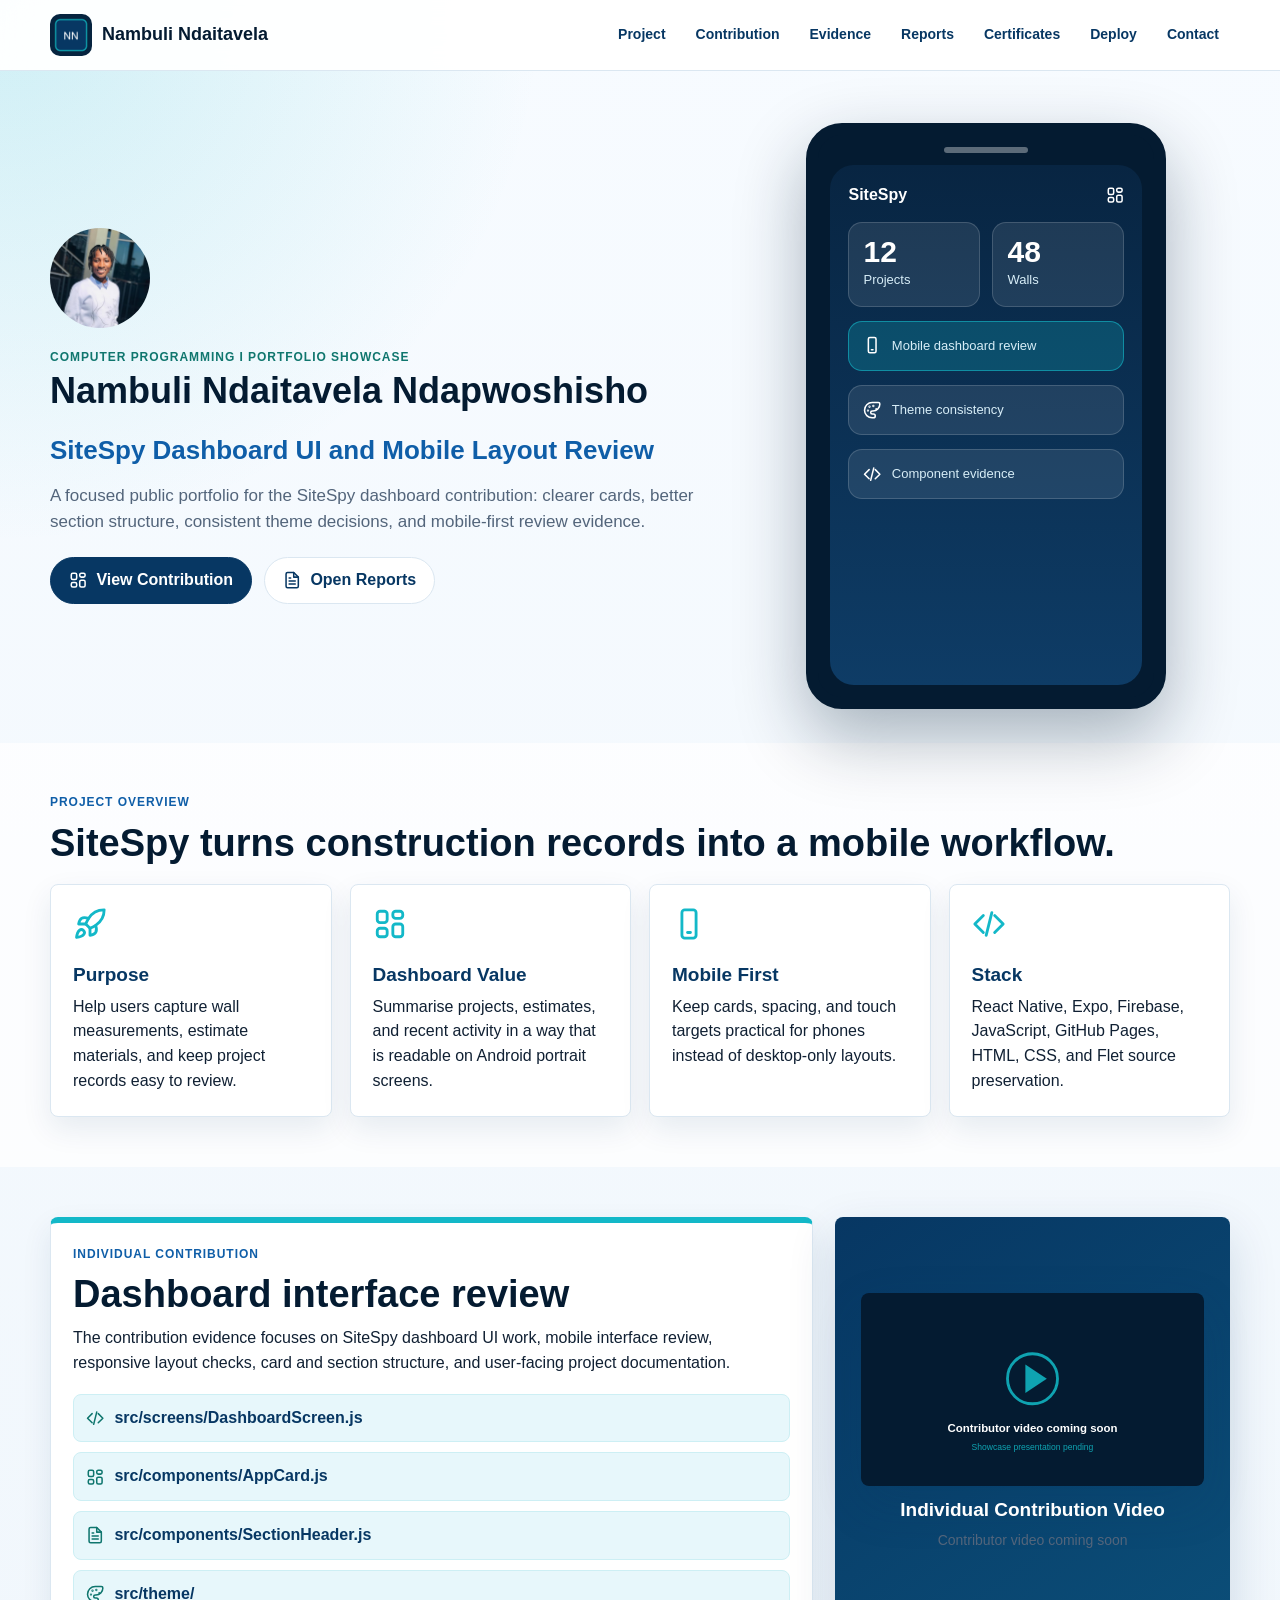
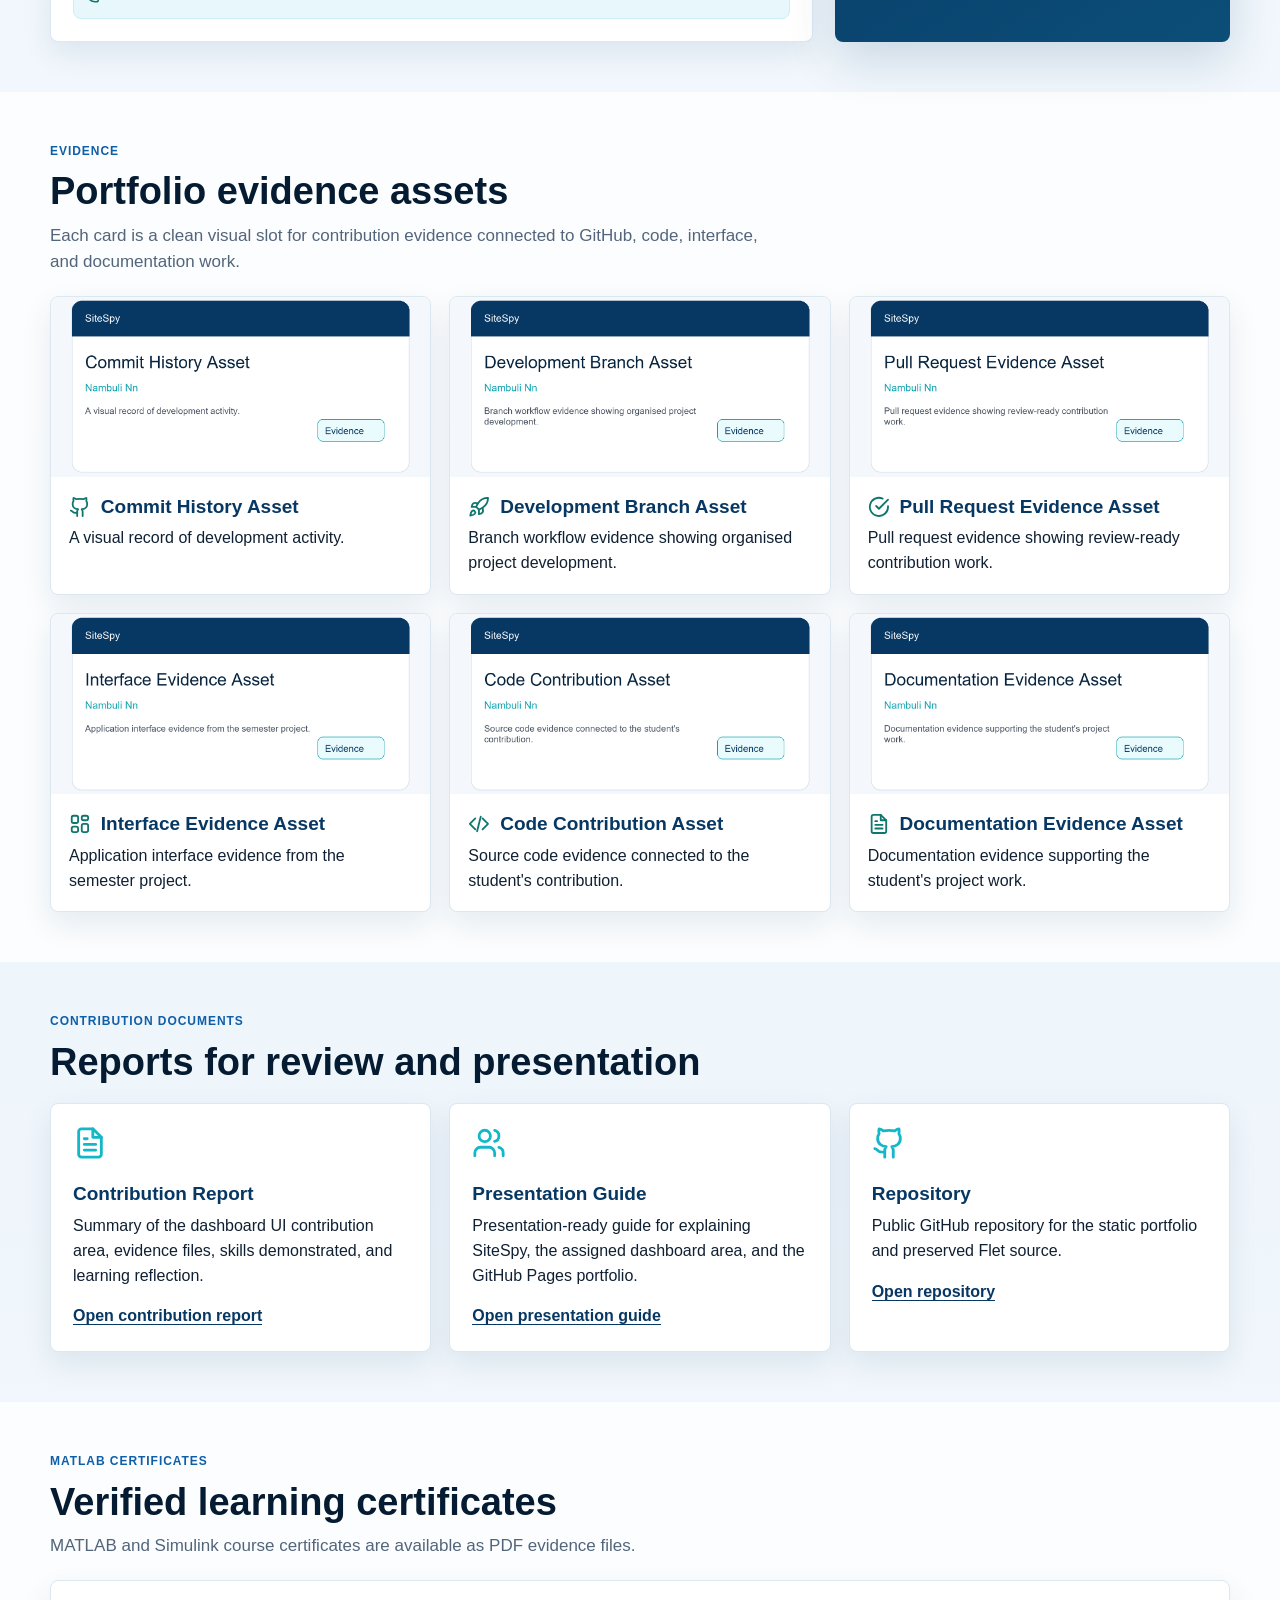
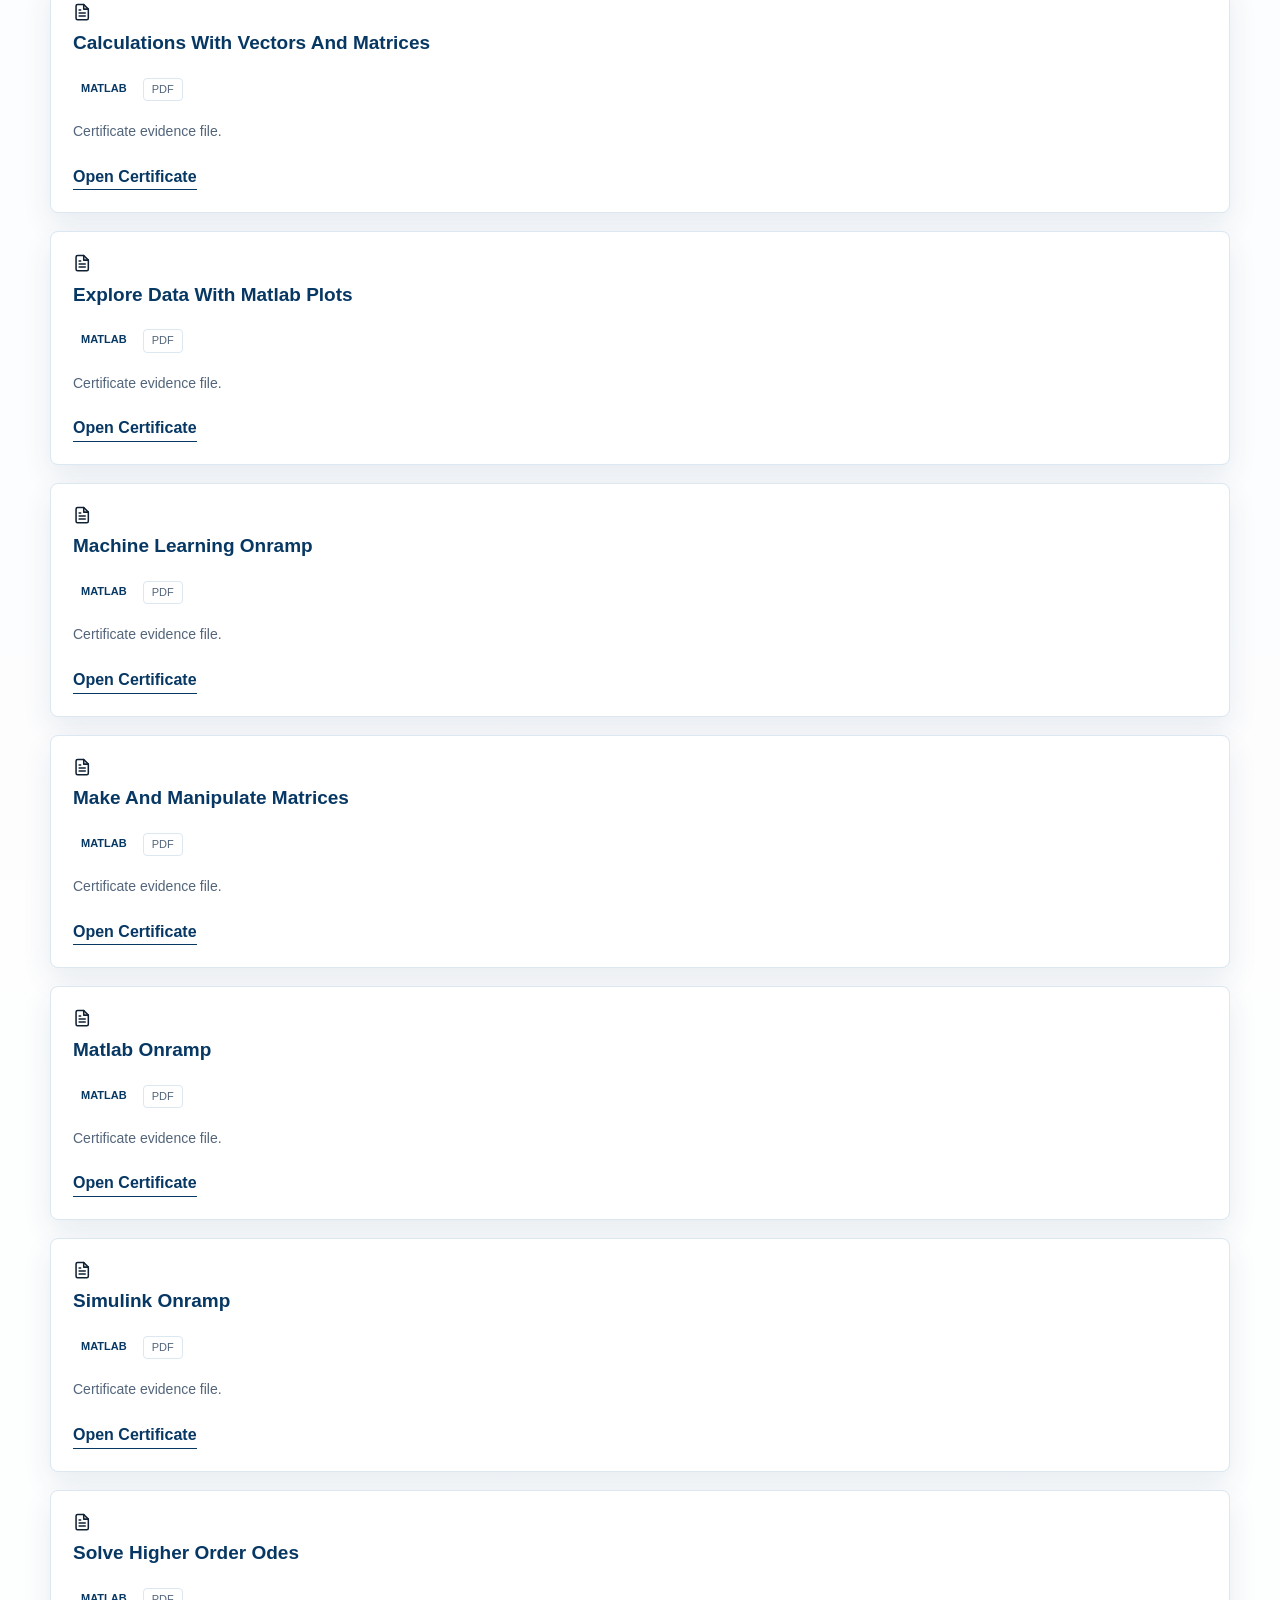
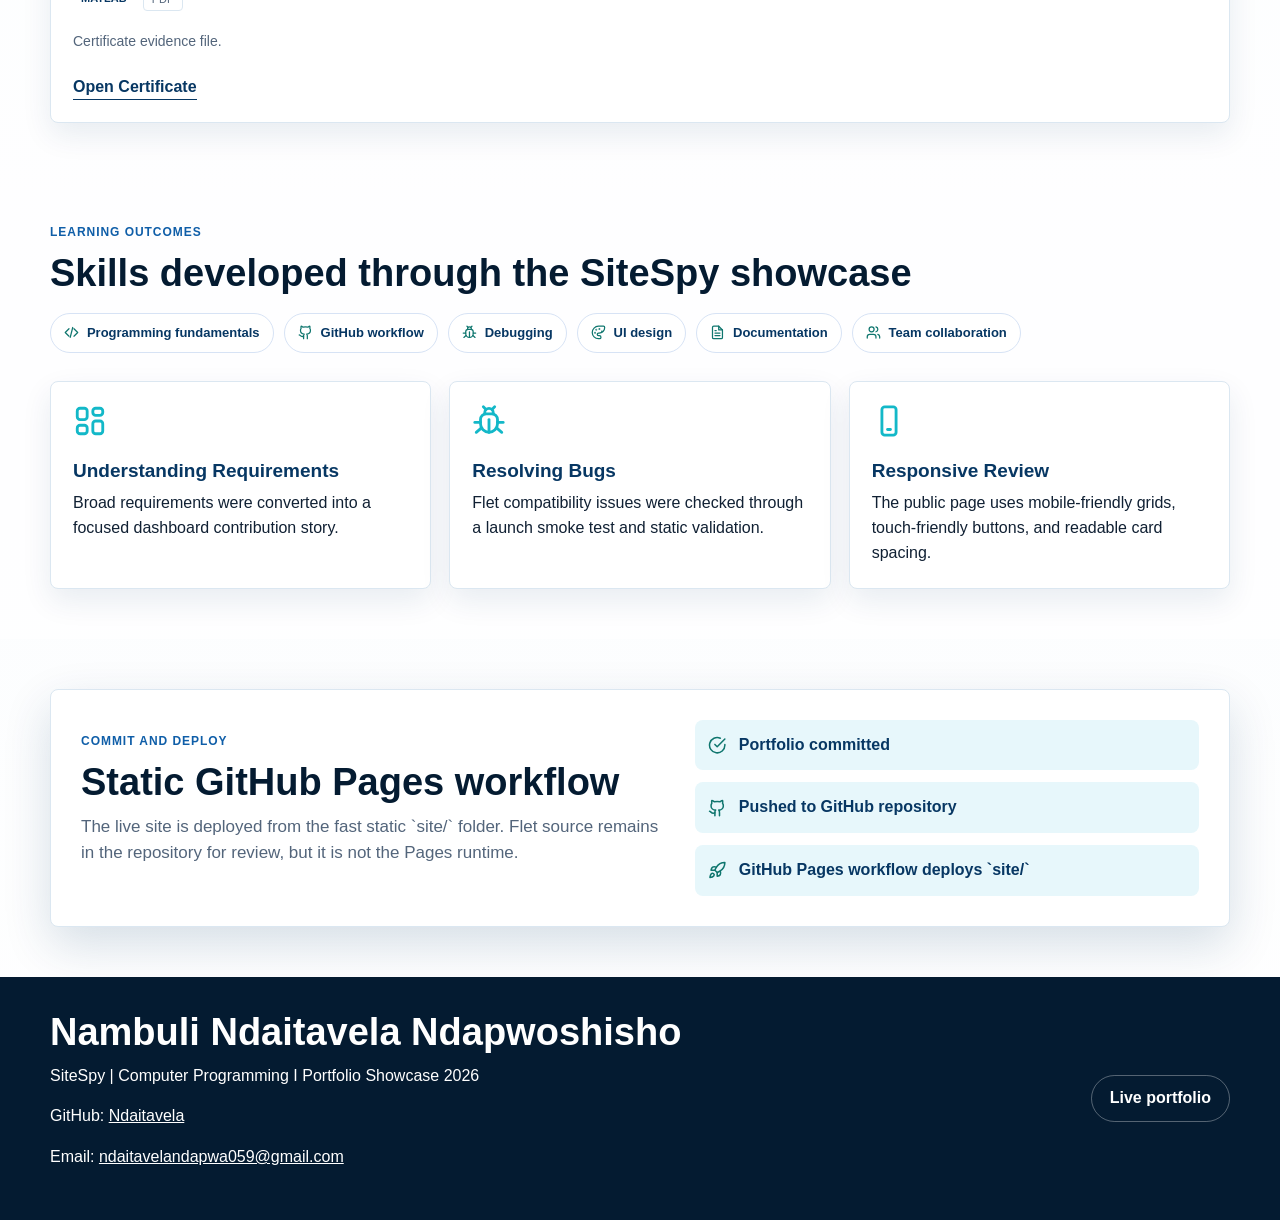
==== site/index.html @ 9b21f2cf "Update profile picture bounds" ====
<!doctype html>
<html lang="en">
  <head>
    <meta charset="utf-8">
    <meta name="viewport" content="width=device-width, initial-scale=1">
    <meta name="description" content="Nambuli Ndaitavela Ndapwoshisho Computer Programming I portfolio showcase for the SiteSpy dashboard UI contribution.">
    <meta property="og:title" content="Nambuli Ndaitavela Ndapwoshisho | SiteSpy Portfolio">
    <meta property="og:description" content="Dashboard UI and mobile layout contribution portfolio for SiteSpy.">
    <meta property="og:type" content="website">
    <title>Nambuli Ndaitavela Ndapwoshisho | SiteSpy Dashboard Portfolio</title>
    <link rel="icon" type="image/png" href="assets/icons/favicon.png">
    <link rel="apple-touch-icon" href="assets/icons/icon-192.png">
    <link rel="stylesheet" href="styles.css">
  </head>
  <body>
    <svg aria-hidden="true" class="icon-sprite" xmlns="http://www.w3.org/2000/svg">
      <symbol id="icon-layout-dashboard" viewBox="0 0 24 24"><rect x="3" y="3" width="7" height="8" rx="2"></rect><rect x="14" y="3" width="7" height="5" rx="2"></rect><rect x="14" y="12" width="7" height="9" rx="2"></rect><rect x="3" y="15" width="7" height="6" rx="2"></rect></symbol>
      <symbol id="icon-smartphone" viewBox="0 0 24 24"><rect x="7" y="2" width="10" height="20" rx="2"></rect><path d="M11 18h2"></path></symbol>
      <symbol id="icon-palette" viewBox="0 0 24 24"><circle cx="13.5" cy="6.5" r=".5"></circle><circle cx="17.5" cy="10.5" r=".5"></circle><circle cx="8.5" cy="7.5" r=".5"></circle><circle cx="6.5" cy="12.5" r=".5"></circle><path d="M12 2a10 10 0 0 0 0 20h1.5a2.5 2.5 0 0 0 0-5H12a2 2 0 0 1 0-4h1a9 9 0 0 0 9-9c0-1.1-.9-2-2-2z"></path></symbol>
      <symbol id="icon-code" viewBox="0 0 24 24"><path d="m16 18 6-6-6-6"></path><path d="m8 6-6 6 6 6"></path><path d="m14 4-4 16"></path></symbol>
      <symbol id="icon-file-text" viewBox="0 0 24 24"><path d="M14 2H6a2 2 0 0 0-2 2v16a2 2 0 0 0 2 2h12a2 2 0 0 0 2-2V8z"></path><path d="M14 2v6h6"></path><path d="M16 13H8"></path><path d="M16 17H8"></path><path d="M10 9H8"></path></symbol>
      <symbol id="icon-video" viewBox="0 0 24 24"><path d="m22 8-6 4 6 4V8z"></path><rect x="2" y="6" width="14" height="12" rx="2"></rect></symbol>
      <symbol id="icon-github" viewBox="0 0 24 24"><path d="M15 22v-4a4.8 4.8 0 0 0-1-3.5c3 0 6-2 6-5.5.08-1.25-.27-2.48-1-3.5.28-1.15.28-2.35 0-3.5 0 0-1 0-3 1.5-2.64-.5-5.36-.5-8 0C6 2 5 2 5 2c-.3 1.15-.3 2.35 0 3.5A5.4 5.4 0 0 0 4 9c0 3.5 3 5.5 6 5.5-.39.49-.68 1.05-.85 1.65S9 17.38 9 18v4"></path><path d="M9 18c-4.51 2-5-2-7-2"></path></symbol>
      <symbol id="icon-rocket" viewBox="0 0 24 24"><path d="M4.5 16.5c-1.5 1.26-2 5-2 5s3.74-.5 5-2c.71-.84.7-2.13-.09-2.91a2.18 2.18 0 0 0-2.91-.09z"></path><path d="m12 15-3-3a22 22 0 0 1 2-3.95A12.88 12.88 0 0 1 22 2c0 2.72-.78 7.5-6 11a22.35 22.35 0 0 1-4 2z"></path><path d="M9 12H4s.55-3.03 2-4c1.62-1.08 5 0 5 0"></path><path d="M12 15v5s3.03-.55 4-2c1.08-1.62 0-5 0-5"></path></symbol>
      <symbol id="icon-check-circle" viewBox="0 0 24 24"><path d="M22 11.08V12a10 10 0 1 1-5.93-9.14"></path><path d="m9 11 3 3L22 4"></path></symbol>
      <symbol id="icon-users" viewBox="0 0 24 24"><path d="M16 21v-2a4 4 0 0 0-4-4H6a4 4 0 0 0-4 4v2"></path><circle cx="9" cy="7" r="4"></circle><path d="M22 21v-2a4 4 0 0 0-3-3.87"></path><path d="M16 3.13a4 4 0 0 1 0 7.75"></path></symbol>
      <symbol id="icon-bug" viewBox="0 0 24 24"><path d="m8 2 1.88 1.88"></path><path d="M14.12 3.88 16 2"></path><path d="M9 7.13v-1a3 3 0 1 1 6 0v1"></path><path d="M12 20c-3.3 0-6-2.7-6-6v-3a4 4 0 0 1 4-4h4a4 4 0 0 1 4 4v3c0 3.3-2.7 6-6 6z"></path><path d="M12 20v-9"></path><path d="M6 13H2"></path><path d="M22 13h-4"></path><path d="M6.5 17 3 20"></path><path d="m21 20-3.5-3"></path></symbol>
    </svg>

    <div class="loader" id="page-loader" aria-live="polite">
      <div class="loader-card">
        <div class="loader-ring"></div>
        <p>Preparing dashboard portfolio</p>
      </div>
    </div>

    <header class="site-header" id="top">
      <nav class="nav shell" aria-label="Primary navigation">
        <a class="brand" href="#top" aria-label="Nambuli Ndaitavela Ndapwoshisho home">
          <img src="assets/logos/portfolio-logo.png" alt="SiteSpy portfolio logo" width="42" height="42">
          <span>Nambuli Ndaitavela</span>
        </a>
        <button class="nav-toggle" type="button" aria-expanded="false" aria-controls="nav-menu">
          <span></span><span></span><span></span>
          <span class="sr-only">Toggle navigation</span>
        </button>
        <div class="nav-links" id="nav-menu">
          <a href="#project">Project</a>
          <a href="#contribution">Contribution</a>
          <a href="#evidence">Evidence</a>
          <a href="#documents">Reports</a>
          <a href="#certificates">Certificates</a>
          <a href="#deploy">Deploy</a>
          <a href="#contact">Contact</a>
        </div>
      </nav>
    </header>

    <main>
      <section class="hero">
        <div class="shell hero-grid">
          <div class="hero-copy">
            <div class="profile-header-wrapper" style="display: flex; gap: 20px; align-items: center; margin-bottom: 20px; flex-wrap: wrap;">
              <div class="profile-photo-container" style="width: 100px; height: 100px; border-radius: 50%; overflow: hidden; border: 3px solid var(--accent); flex-shrink: 0; background: var(--accent-soft); display: flex; align-items: center; justify-content: center;">
                <img id="profile-img" src="assets/placeholders/profile-placeholder.svg" alt="Profile" style="width: 100%; height: 100%; object-fit: cover; display: block;">
              </div>
              <div>
                <p class="eyebrow" style="margin: 0 0 4px 0;">Computer Programming I Portfolio Showcase</p>
                <h1 style="margin: 0; font-size: clamp(28px, 4vw, 36px); line-height: 1.1;">Nambuli Ndaitavela Ndapwoshisho</h1>
              </div>
            </div>
            <p class="project-label">SiteSpy Dashboard UI and Mobile Layout Review</p>
            <p class="lead">A focused public portfolio for the SiteSpy dashboard contribution: clearer cards, better section structure, consistent theme decisions, and mobile-first review evidence.</p>
            <div class="hero-actions">
              <a class="button primary" href="#contribution"><svg><use href="#icon-layout-dashboard"></use></svg>View Contribution</a>
              <a class="button secondary" href="#documents"><svg><use href="#icon-file-text"></use></svg>Open Reports</a>
            </div>
          </div>

          <aside class="phone-preview" aria-label="SiteSpy dashboard preview">
            <div class="phone-shell">
              <div class="phone-top"></div>
              <div class="phone-screen">
                <div class="screen-header">
                  <span>SiteSpy</span>
                  <svg><use href="#icon-layout-dashboard"></use></svg>
                </div>
                <div class="metric-row">
                  <div><strong>12</strong><span>Projects</span></div>
                  <div><strong>48</strong><span>Walls</span></div>
                </div>
                <div class="dash-card active">
                  <svg><use href="#icon-smartphone"></use></svg>
                  <span>Mobile dashboard review</span>
                </div>
                <div class="dash-card">
                  <svg><use href="#icon-palette"></use></svg>
                  <span>Theme consistency</span>
                </div>
                <div class="dash-card">
                  <svg><use href="#icon-code"></use></svg>
                  <span>Component evidence</span>
                </div>
              </div>
            </div>
          </aside>
        </div>
      </section>

      <section class="section white" id="project">
        <div class="shell">
          <div class="section-heading">
            <p class="eyebrow blue">Project Overview</p>
            <h2>SiteSpy turns construction records into a mobile workflow.</h2>
          </div>
          <div class="grid cards-four">
            <article class="card icon-card"><svg><use href="#icon-rocket"></use></svg><h3>Purpose</h3><p>Help users capture wall measurements, estimate materials, and keep project records easy to review.</p></article>
            <article class="card icon-card"><svg><use href="#icon-layout-dashboard"></use></svg><h3>Dashboard Value</h3><p>Summarise projects, estimates, and recent activity in a way that is readable on Android portrait screens.</p></article>
            <article class="card icon-card"><svg><use href="#icon-smartphone"></use></svg><h3>Mobile First</h3><p>Keep cards, spacing, and touch targets practical for phones instead of desktop-only layouts.</p></article>
            <article class="card icon-card"><svg><use href="#icon-code"></use></svg><h3>Stack</h3><p>React Native, Expo, Firebase, JavaScript, GitHub Pages, HTML, CSS, and Flet source preservation.</p></article>
          </div>
        </div>
      </section>

      <section class="section" id="contribution">
        <div class="shell contribution-grid">
          <article class="card feature-card">
            <p class="eyebrow blue">Individual Contribution</p>
            <h2>Dashboard interface review</h2>
            <p>The contribution evidence focuses on SiteSpy dashboard UI work, mobile interface review, responsive layout checks, card and section structure, and user-facing project documentation.</p>
            <div class="file-list">
              <span><svg><use href="#icon-code"></use></svg>src/screens/DashboardScreen.js</span>
              <span><svg><use href="#icon-layout-dashboard"></use></svg>src/components/AppCard.js</span>
              <span><svg><use href="#icon-file-text"></use></svg>src/components/SectionHeader.js</span>
              <span><svg><use href="#icon-palette"></use></svg>src/theme/</span>
            </div>
          </article>

          <article class="deploy-card" id="video">
            <svg><use href="#icon-video"></use></svg>
            <h3>Individual Contribution Video</h3>
            <p>This section presents the student's 1 minute 30 second contribution video for the Computer Programming I showcase.</p>
            <p>Contribution video section prepared for showcase submission.</p>
          </article>
        </div>
      </section>

      <section class="section white" id="evidence">
        <div class="shell">
          <div class="section-heading">
            <p class="eyebrow blue">Evidence</p>
            <h2>Portfolio evidence assets</h2>
            <p class="section-subtitle">Each card is a clean visual slot for contribution evidence connected to GitHub, code, interface, and documentation work.</p>
          </div>
          <div class="grid evidence-grid" id="evidence-grid" aria-live="polite"></div>
        </div>
      </section>

      <section class="section" id="documents">
        <div class="shell">
          <div class="section-heading">
            <p class="eyebrow blue">Contribution Documents</p>
            <h2>Reports for review and presentation</h2>
          </div>
          <div class="grid cards-three">
            <article class="card icon-card">
              <svg><use href="#icon-file-text"></use></svg>
              <h3>Contribution Report</h3>
              <p>Summary of the dashboard UI contribution area, evidence files, skills demonstrated, and learning reflection.</p>
              <p><a class="text-link" href="docs/contribution-report.pdf">Open contribution report</a></p>
            </article>
            <article class="card icon-card">
              <svg><use href="#icon-users"></use></svg>
              <h3>Presentation Guide</h3>
              <p>Presentation-ready guide for explaining SiteSpy, the assigned dashboard area, and the GitHub Pages portfolio.</p>
              <p><a class="text-link" href="docs/presentation-guide.pdf">Open presentation guide</a></p>
            </article>
            <article class="card icon-card">
              <svg><use href="#icon-github"></use></svg>
              <h3>Repository</h3>
              <p>Public GitHub repository for the static portfolio and preserved Flet source.</p>
              <p><a class="text-link" href="https://github.com/Ndaitavela/NambuliNdaitavelaPortfolio">Open repository</a></p>
            </article>
          </div>
        </div>
      </section>

      <section class="section white" id="certificates">
        <div class="shell">
          <div class="section-heading">
            <p class="eyebrow blue">MATLAB Certificates</p>
            <h2>Verified learning certificates</h2>
            <p class="section-subtitle">MATLAB and Simulink course certificates are available as PDF evidence files.</p>
          </div>
          <div class="grid certificate-grid" id="certificate-grid" aria-live="polite"></div>
        </div>
      </section>

      <section class="section white" id="learning">
        <div class="shell">
          <div class="section-heading">
            <p class="eyebrow blue">Learning Outcomes</p>
            <h2>Skills developed through the SiteSpy showcase</h2>
          </div>
          <div class="pills">
            <span><svg><use href="#icon-code"></use></svg>Programming fundamentals</span>
            <span><svg><use href="#icon-github"></use></svg>GitHub workflow</span>
            <span><svg><use href="#icon-bug"></use></svg>Debugging</span>
            <span><svg><use href="#icon-palette"></use></svg>UI design</span>
            <span><svg><use href="#icon-file-text"></use></svg>Documentation</span>
            <span><svg><use href="#icon-users"></use></svg>Team collaboration</span>
          </div>
          <div class="grid cards-three">
            <article class="card icon-card"><svg><use href="#icon-layout-dashboard"></use></svg><h3>Understanding Requirements</h3><p>Broad requirements were converted into a focused dashboard contribution story.</p></article>
            <article class="card icon-card"><svg><use href="#icon-bug"></use></svg><h3>Resolving Bugs</h3><p>Flet compatibility issues were checked through a launch smoke test and static validation.</p></article>
            <article class="card icon-card"><svg><use href="#icon-smartphone"></use></svg><h3>Responsive Review</h3><p>The public page uses mobile-friendly grids, touch-friendly buttons, and readable card spacing.</p></article>
          </div>
        </div>
      </section>

      <section class="section" id="deploy">
        <div class="shell deploy-panel">
          <div>
            <p class="eyebrow blue">Commit and Deploy</p>
            <h2>Static GitHub Pages workflow</h2>
            <p class="section-subtitle">The live site is deployed from the fast static `site/` folder. Flet source remains in the repository for review, but it is not the Pages runtime.</p>
          </div>
          <div class="deploy-steps">
            <div><svg><use href="#icon-check-circle"></use></svg><span>Portfolio committed</span></div>
            <div><svg><use href="#icon-github"></use></svg><span>Pushed to GitHub repository</span></div>
            <div><svg><use href="#icon-rocket"></use></svg><span>GitHub Pages workflow deploys `site/`</span></div>
          </div>
        </div>
      </section>
    </main>

    <footer class="footer" id="contact">
      <div class="shell footer-content">
        <div>
          <h2>Nambuli Ndaitavela Ndapwoshisho</h2>
          <p>SiteSpy | Computer Programming I Portfolio Showcase 2026</p>
          <p>GitHub: <a href="https://github.com/Ndaitavela">Ndaitavela</a></p>
          <p>Email: <a href="mailto:ndaitavelandapwa059@gmail.com">ndaitavelandapwa059@gmail.com</a></p>
        </div>
        <a class="button footer-button" href="https://Ndaitavela.github.io/NambuliNdaitavelaPortfolio/">Live portfolio</a>
      </div>
    </footer>
    <script src="script.js" defer></script>
  </body>
</html>
---- site/styles.css ----
:root {
  --navy: #073763;
  --navy-dark: #041b31;
  --blue: #0f5ea8;
  --cyan: #13b8c8;
  --teal: #0f766e;
  --gold: #d8a73e;
  --page-bg: #eef5fb;
  --soft-blue: #e7f7fb;
  --ink: #102033;
  --muted: #53657b;
  --line: #dbe7f1;
  --white: #ffffff;
  --shadow: 0 18px 48px rgba(7, 55, 99, 0.16);
}

* { box-sizing: border-box; }
html { scroll-behavior: smooth; }
body {
  margin: 0;
  background:
    radial-gradient(circle at top left, rgba(19, 184, 200, 0.18), transparent 34rem),
    linear-gradient(180deg, #f7fbff 0%, var(--page-bg) 42%, #ffffff 100%);
  color: var(--ink);
  font-family: Arial, Helvetica, sans-serif;
  line-height: 1.55;
}
img { max-width: 100%; }
a { color: inherit; }
svg { width: 1.15em; height: 1.15em; stroke: currentColor; fill: none; stroke-width: 2; stroke-linecap: round; stroke-linejoin: round; }
.icon-sprite { position: absolute; width: 0; height: 0; overflow: hidden; }
.shell { width: min(100% - 28px, 1180px); margin-inline: auto; }
.sr-only { position: absolute; width: 1px; height: 1px; padding: 0; margin: -1px; overflow: hidden; clip: rect(0,0,0,0); white-space: nowrap; border: 0; }

.loader {
  position: fixed;
  inset: 0;
  z-index: 100;
  display: grid;
  place-items: center;
  background: var(--navy-dark);
  color: var(--white);
  transition: opacity .35s ease, visibility .35s ease;
}
.loader.is-hidden { opacity: 0; visibility: hidden; }
.loader-card { display: grid; gap: 14px; justify-items: center; }
.loader-card p { margin: 0; color: #d7edf7; font-weight: 700; }
.loader-ring {
  width: 58px;
  height: 58px;
  border: 5px solid rgba(255,255,255,.18);
  border-top-color: var(--cyan);
  border-radius: 50%;
  animation: spin .9s linear infinite;
}
@keyframes spin { to { transform: rotate(360deg); } }

.site-header {
  position: sticky;
  top: 0;
  z-index: 20;
  background: rgba(255,255,255,.94);
  border-bottom: 1px solid var(--line);
  backdrop-filter: blur(14px);
}
.nav { min-height: 70px; display: flex; align-items: center; justify-content: space-between; gap: 18px; }
.brand { display: inline-flex; align-items: center; gap: 10px; color: var(--navy-dark); font-size: 18px; font-weight: 800; text-decoration: none; }
.brand img { width: 42px; height: 42px; object-fit: contain; border-radius: 10px; }
.nav-links { display: flex; flex-wrap: wrap; gap: 8px; align-items: center; }
.nav-links a { color: var(--navy); padding: 8px 11px; text-decoration: none; border-radius: 8px; font-weight: 700; font-size: 14px; }
.nav-links a:hover, .nav-links a:focus-visible { background: var(--soft-blue); outline: none; }
.nav-toggle { display: none; width: 42px; height: 42px; border: 1px solid var(--line); border-radius: 8px; background: var(--white); padding: 9px; }
.nav-toggle span:not(.sr-only) { display: block; height: 2px; margin: 5px 0; background: var(--navy); }

.hero { padding: 52px 0 34px; }
.hero-grid { display: grid; grid-template-columns: minmax(0, 1.15fr) minmax(300px, .85fr); gap: 34px; align-items: center; }
.hero-copy { padding: 34px 0; }
.eyebrow { margin: 0 0 10px; color: var(--teal); font-size: 12px; font-weight: 800; letter-spacing: .08em; text-transform: uppercase; }
.eyebrow.blue { color: var(--blue); }
h1, h2, h3, p { margin-top: 0; }
h1 { margin-bottom: 10px; color: var(--navy-dark); font-size: clamp(38px, 6vw, 66px); line-height: 1.02; letter-spacing: 0; }
h2 { margin-bottom: 10px; color: var(--navy-dark); font-size: clamp(26px, 4vw, 38px); line-height: 1.12; }
h3 { margin-bottom: 8px; color: var(--navy); font-size: 19px; line-height: 1.25; }
.project-label { margin-bottom: 12px; color: var(--blue); font-size: clamp(19px, 2.5vw, 26px); font-weight: 800; }
.lead, .section-subtitle { color: var(--muted); font-size: 17px; max-width: 730px; }
.hero-actions { display: flex; flex-wrap: wrap; gap: 12px; margin-top: 22px; }
.button { display: inline-flex; align-items: center; justify-content: center; gap: 9px; min-height: 42px; padding: 10px 18px; border: 1px solid var(--line); border-radius: 999px; font-weight: 800; text-decoration: none; }
.button.primary { background: var(--navy); border-color: var(--navy); color: var(--white); }
.button.secondary { background: var(--white); color: var(--navy); }
.button:hover { transform: translateY(-1px); }

.phone-preview { display: flex; justify-content: center; }
.phone-shell { width: min(100%, 360px); border: 12px solid var(--navy-dark); border-radius: 36px; padding: 12px; background: var(--navy-dark); box-shadow: 0 28px 70px rgba(4, 27, 49, .32); }
.phone-top { width: 84px; height: 6px; margin: 0 auto 12px; border-radius: 999px; background: rgba(255,255,255,.35); }
.phone-screen { min-height: 520px; display: grid; align-content: start; gap: 14px; padding: 18px; border-radius: 24px; background: linear-gradient(180deg, #082542, #0e3c66); color: var(--white); }
.screen-header { display: flex; justify-content: space-between; align-items: center; font-weight: 900; }
.metric-row { display: grid; grid-template-columns: 1fr 1fr; gap: 12px; }
.metric-row div, .dash-card { border: 1px solid rgba(255,255,255,.16); background: rgba(255,255,255,.09); border-radius: 14px; padding: 14px; }
.metric-row strong { display: block; font-size: 30px; line-height: 1; }
.metric-row span, .dash-card span { color: #d7edf7; font-size: 13px; }
.dash-card { display: flex; align-items: center; gap: 10px; }
.dash-card.active { background: rgba(19, 184, 200, .24); border-color: rgba(19, 184, 200, .6); }

.section { padding: 50px 0; }
.section.white { background: rgba(255,255,255,.78); }
.section-heading { margin-bottom: 18px; }
.grid { display: grid; gap: 18px; margin-top: 20px; }
.cards-four { grid-template-columns: repeat(4, minmax(0, 1fr)); }
.cards-three { grid-template-columns: repeat(3, minmax(0, 1fr)); }
.evidence-grid { grid-template-columns: repeat(3, minmax(0, 1fr)); }
.card, .evidence-card, .certificate-card {
  min-width: 0;
  background: var(--white);
  border: 1px solid var(--line);
  border-radius: 8px;
  box-shadow: 0 12px 30px rgba(7,55,99,.09);
  padding: 22px;
}
.card p:last-child, .evidence-card p:last-child, .certificate-card p:last-child { margin-bottom: 0; }
.icon-card > svg { width: 34px; height: 34px; margin-bottom: 14px; color: var(--cyan); }
.contribution-grid { display: grid; grid-template-columns: minmax(0, 1.45fr) minmax(280px, .75fr); gap: 22px; align-items: stretch; }
.feature-card { border-top: 6px solid var(--cyan); }
.file-list { display: grid; gap: 10px; margin-top: 18px; }
.file-list span { display: flex; align-items: center; gap: 10px; padding: 11px 12px; background: var(--soft-blue); border: 1px solid #cdeff4; border-radius: 8px; color: var(--navy); font-weight: 800; overflow-wrap: anywhere; }
.file-list svg { color: var(--teal); flex: 0 0 auto; }
.deploy-card { display: grid; align-content: center; justify-items: center; text-align: center; min-height: 260px; background: linear-gradient(145deg, var(--navy), #0b4e78); color: #eaf2ff; border-radius: 8px; padding: 26px; box-shadow: var(--shadow); }
.deploy-card > svg { width: 48px; height: 48px; margin-bottom: 14px; color: var(--cyan); }
.deploy-card h3 { color: var(--white); }

.evidence-card { padding: 0; overflow: hidden; }
.evidence-card img { display: block; width: 100%; height: 180px; object-fit: cover; background: var(--soft-blue); }
.evidence-card div { padding: 18px; }
.evidence-card h3 { display: flex; align-items: center; gap: 10px; }
.evidence-card h3 svg { color: var(--teal); }
.certificate-card { display: flex; flex-direction: column; gap: 10px; }
.certificate-card a, .text-link { color: var(--navy); font-weight: 800; text-decoration: none; border-bottom: 1px solid currentColor; }
.pills { display: flex; flex-wrap: wrap; gap: 10px; margin: 18px 0 28px; }
.pills span { display: inline-flex; align-items: center; gap: 8px; color: var(--navy); background: var(--white); border: 1px solid #d7e3f5; border-radius: 999px; padding: 9px 13px; font-size: 13px; font-weight: 800; }
.pills svg { color: var(--teal); }
.deploy-panel { display: grid; grid-template-columns: minmax(0, 1fr) minmax(280px, .85fr); gap: 22px; align-items: center; padding: 30px; background: var(--white); border: 1px solid var(--line); border-radius: 8px; box-shadow: var(--shadow); }
.deploy-steps { display: grid; gap: 12px; }
.deploy-steps div { display: flex; align-items: center; gap: 12px; padding: 13px; border-radius: 8px; background: var(--soft-blue); color: var(--navy); font-weight: 800; }
.deploy-steps svg { color: var(--teal); flex: 0 0 auto; }
.footer { background: var(--navy-dark); color: var(--white); padding: 34px 0; }
.footer-content { display: flex; justify-content: space-between; gap: 24px; align-items: center; flex-wrap: wrap; }
.footer h2 { color: var(--white); }
.footer a { color: var(--white); }
.footer-button { border-color: rgba(255,255,255,.32); }

@media (max-width: 960px) {
  .hero-grid, .contribution-grid, .deploy-panel { grid-template-columns: 1fr; }
  .cards-four, .cards-three, .evidence-grid { grid-template-columns: repeat(2, minmax(0, 1fr)); }
  .hero-copy { padding: 10px 0 0; }
}
@media (max-width: 720px) {
  .nav { align-items: flex-start; flex-wrap: wrap; padding: 12px 0; }
  .nav-toggle { display: inline-block; }
  .nav-links { display: none; width: 100%; flex-direction: column; align-items: stretch; padding-top: 8px; }
  .nav-links.open { display: flex; }
  .nav-links a { padding: 10px 12px; }
  .hero { padding-top: 34px; }
  .section { padding: 38px 0; }
  .cards-four, .cards-three, .evidence-grid { grid-template-columns: 1fr; }
  .phone-screen { min-height: 430px; }
  .footer-content { align-items: flex-start; }
}

/* Standardized Profile and Video Styles */
.profile-header-wrapper { display: flex; gap: 20px; align-items: center; margin-bottom: 20px; flex-wrap: wrap; }
.profile-photo-container { display: inline-block; vertical-align: middle; }
.video-placeholder-container img, .video-player-container video { max-width: 100%; }
.certificate-card.placeholder-card { display: flex; flex-direction: column; align-items: center; justify-content: center; }
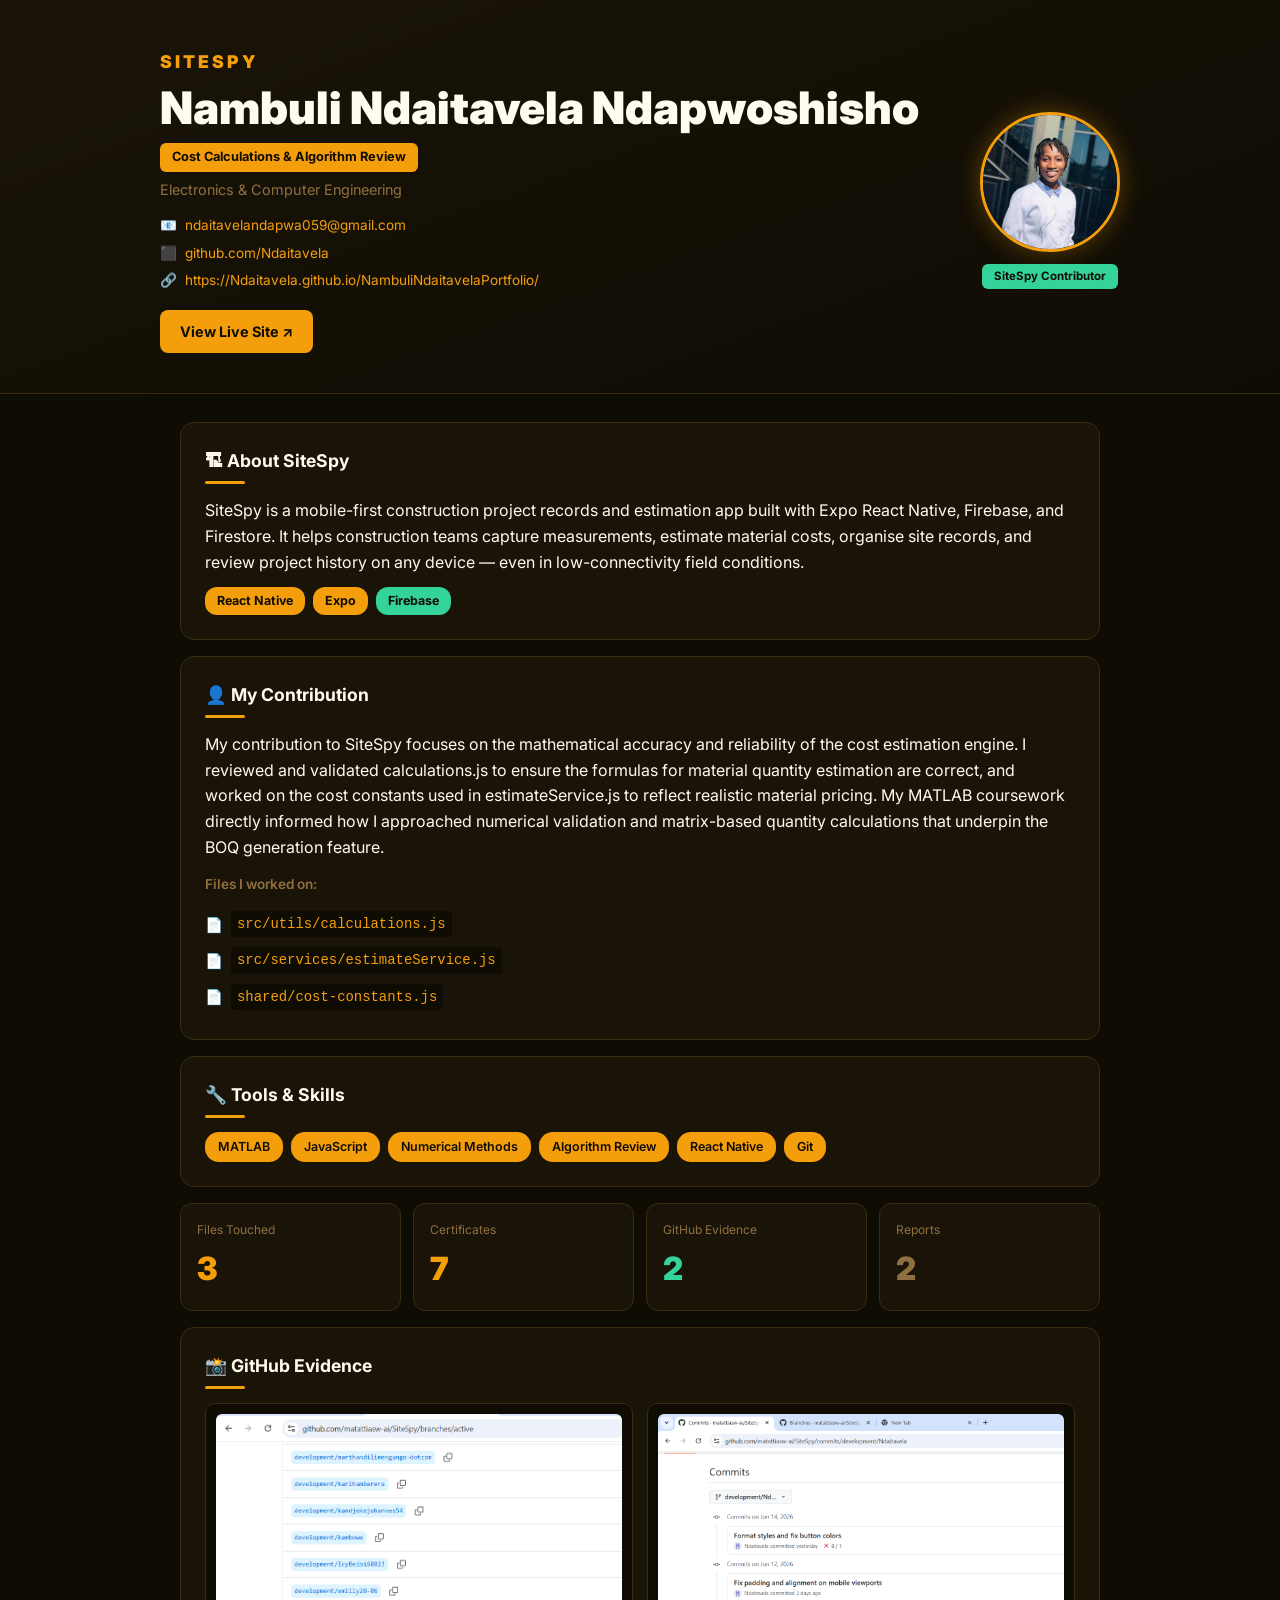
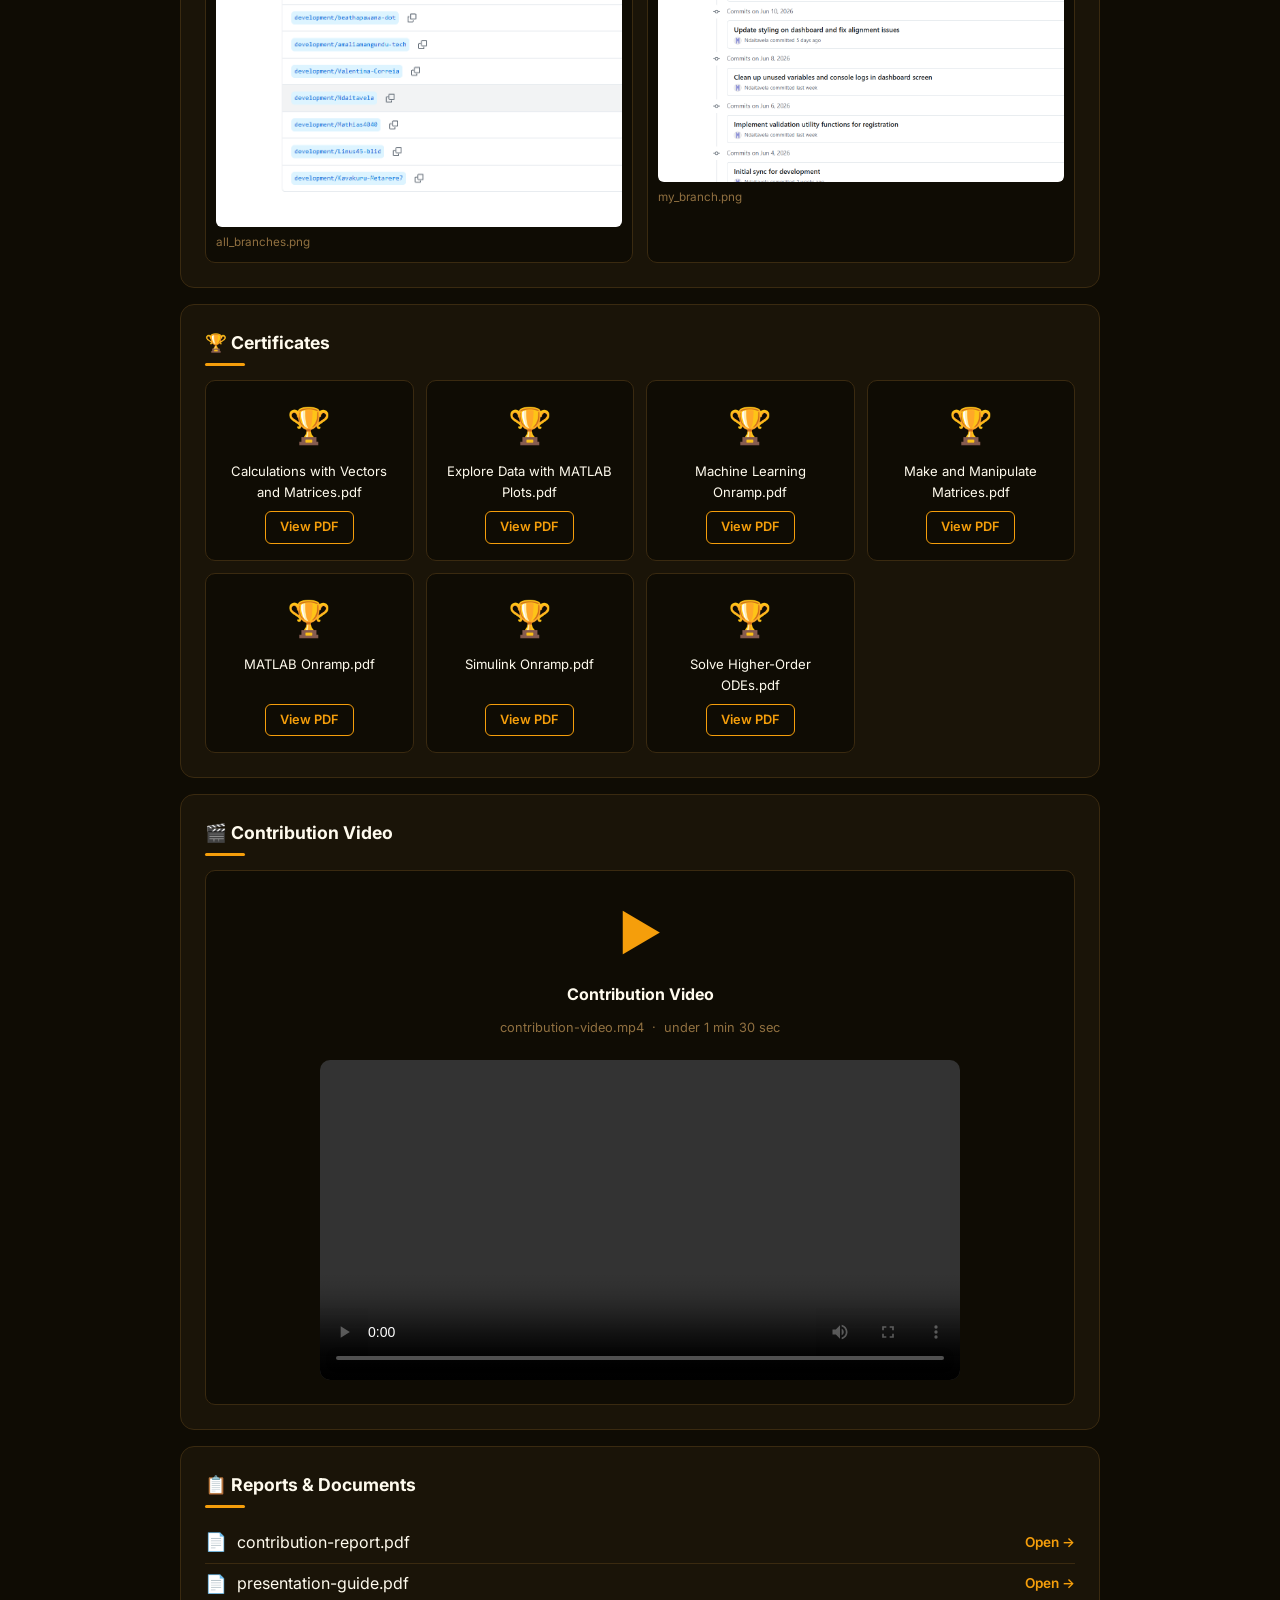
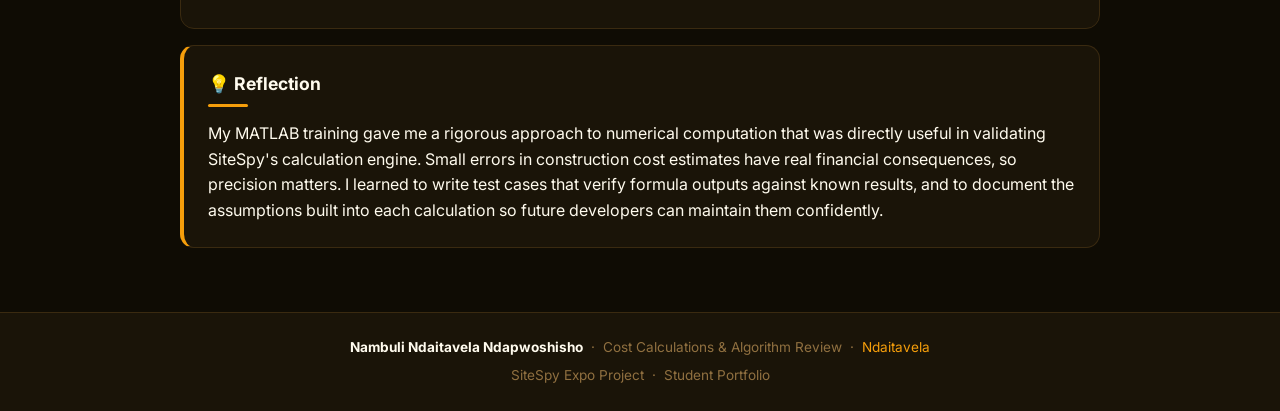
==== commit 3ea6c631: "Update portfolio site for Nambuli Ndaitavela Ndapwoshisho" ====
--- a/site/index.html
+++ b/site/index.html
@@ -1,250 +1,419 @@
-<!doctype html>
+<!DOCTYPE html>
 <html lang="en">
-  <head>
-    <meta charset="utf-8">
-    <meta name="viewport" content="width=device-width, initial-scale=1">
-    <meta name="description" content="Nambuli Ndaitavela Ndapwoshisho Computer Programming I portfolio showcase for the SiteSpy dashboard UI contribution.">
-    <meta property="og:title" content="Nambuli Ndaitavela Ndapwoshisho | SiteSpy Portfolio">
-    <meta property="og:description" content="Dashboard UI and mobile layout contribution portfolio for SiteSpy.">
-    <meta property="og:type" content="website">
-    <title>Nambuli Ndaitavela Ndapwoshisho | SiteSpy Dashboard Portfolio</title>
-    <link rel="icon" type="image/png" href="assets/icons/favicon.png">
-    <link rel="apple-touch-icon" href="assets/icons/icon-192.png">
-    <link rel="stylesheet" href="styles.css">
-  </head>
-  <body>
-    <svg aria-hidden="true" class="icon-sprite" xmlns="http://www.w3.org/2000/svg">
-      <symbol id="icon-layout-dashboard" viewBox="0 0 24 24"><rect x="3" y="3" width="7" height="8" rx="2"></rect><rect x="14" y="3" width="7" height="5" rx="2"></rect><rect x="14" y="12" width="7" height="9" rx="2"></rect><rect x="3" y="15" width="7" height="6" rx="2"></rect></symbol>
-      <symbol id="icon-smartphone" viewBox="0 0 24 24"><rect x="7" y="2" width="10" height="20" rx="2"></rect><path d="M11 18h2"></path></symbol>
-      <symbol id="icon-palette" viewBox="0 0 24 24"><circle cx="13.5" cy="6.5" r=".5"></circle><circle cx="17.5" cy="10.5" r=".5"></circle><circle cx="8.5" cy="7.5" r=".5"></circle><circle cx="6.5" cy="12.5" r=".5"></circle><path d="M12 2a10 10 0 0 0 0 20h1.5a2.5 2.5 0 0 0 0-5H12a2 2 0 0 1 0-4h1a9 9 0 0 0 9-9c0-1.1-.9-2-2-2z"></path></symbol>
-      <symbol id="icon-code" viewBox="0 0 24 24"><path d="m16 18 6-6-6-6"></path><path d="m8 6-6 6 6 6"></path><path d="m14 4-4 16"></path></symbol>
-      <symbol id="icon-file-text" viewBox="0 0 24 24"><path d="M14 2H6a2 2 0 0 0-2 2v16a2 2 0 0 0 2 2h12a2 2 0 0 0 2-2V8z"></path><path d="M14 2v6h6"></path><path d="M16 13H8"></path><path d="M16 17H8"></path><path d="M10 9H8"></path></symbol>
-      <symbol id="icon-video" viewBox="0 0 24 24"><path d="m22 8-6 4 6 4V8z"></path><rect x="2" y="6" width="14" height="12" rx="2"></rect></symbol>
-      <symbol id="icon-github" viewBox="0 0 24 24"><path d="M15 22v-4a4.8 4.8 0 0 0-1-3.5c3 0 6-2 6-5.5.08-1.25-.27-2.48-1-3.5.28-1.15.28-2.35 0-3.5 0 0-1 0-3 1.5-2.64-.5-5.36-.5-8 0C6 2 5 2 5 2c-.3 1.15-.3 2.35 0 3.5A5.4 5.4 0 0 0 4 9c0 3.5 3 5.5 6 5.5-.39.49-.68 1.05-.85 1.65S9 17.38 9 18v4"></path><path d="M9 18c-4.51 2-5-2-7-2"></path></symbol>
-      <symbol id="icon-rocket" viewBox="0 0 24 24"><path d="M4.5 16.5c-1.5 1.26-2 5-2 5s3.74-.5 5-2c.71-.84.7-2.13-.09-2.91a2.18 2.18 0 0 0-2.91-.09z"></path><path d="m12 15-3-3a22 22 0 0 1 2-3.95A12.88 12.88 0 0 1 22 2c0 2.72-.78 7.5-6 11a22.35 22.35 0 0 1-4 2z"></path><path d="M9 12H4s.55-3.03 2-4c1.62-1.08 5 0 5 0"></path><path d="M12 15v5s3.03-.55 4-2c1.08-1.62 0-5 0-5"></path></symbol>
-      <symbol id="icon-check-circle" viewBox="0 0 24 24"><path d="M22 11.08V12a10 10 0 1 1-5.93-9.14"></path><path d="m9 11 3 3L22 4"></path></symbol>
-      <symbol id="icon-users" viewBox="0 0 24 24"><path d="M16 21v-2a4 4 0 0 0-4-4H6a4 4 0 0 0-4 4v2"></path><circle cx="9" cy="7" r="4"></circle><path d="M22 21v-2a4 4 0 0 0-3-3.87"></path><path d="M16 3.13a4 4 0 0 1 0 7.75"></path></symbol>
-      <symbol id="icon-bug" viewBox="0 0 24 24"><path d="m8 2 1.88 1.88"></path><path d="M14.12 3.88 16 2"></path><path d="M9 7.13v-1a3 3 0 1 1 6 0v1"></path><path d="M12 20c-3.3 0-6-2.7-6-6v-3a4 4 0 0 1 4-4h4a4 4 0 0 1 4 4v3c0 3.3-2.7 6-6 6z"></path><path d="M12 20v-9"></path><path d="M6 13H2"></path><path d="M22 13h-4"></path><path d="M6.5 17 3 20"></path><path d="m21 20-3.5-3"></path></symbol>
-    </svg>
-
-    <div class="loader" id="page-loader" aria-live="polite">
-      <div class="loader-card">
-        <div class="loader-ring"></div>
-        <p>Preparing dashboard portfolio</p>
+<head>
+  <meta charset="UTF-8" />
+  <meta name="viewport" content="width=device-width, initial-scale=1.0" />
+  <title>Nambuli Ndaitavela Ndapwoshisho | SiteSpy Portfolio</title>
+  <meta name="description" content="Nambuli Ndaitavela Ndapwoshisho — Cost Calculations &amp; Algorithm Review — SiteSpy student portfolio showcasing contribution evidence, certificates, and project reflection." />
+  <meta property="og:title" content="Nambuli Ndaitavela Ndapwoshisho | SiteSpy Portfolio" />
+  <meta property="og:description" content="Cost Calculations &amp; Algorithm Review — Electronics &amp; Computer Engineering" />
+  <meta property="og:url" content="https://Ndaitavela.github.io/NambuliNdaitavelaPortfolio/" />
+  <link rel="preconnect" href="https://fonts.googleapis.com" />
+  <link href="https://fonts.googleapis.com/css2?family=Inter:wght@400;500;600;700;900&display=swap" rel="stylesheet" />
+  <style>
+    *, *::before, *::after { box-sizing: border-box; margin: 0; padding: 0; }
+    :root {
+      --bg: #0F0C04;
+      --surface: #1A1408;
+      --text: #FFFBEE;
+      --muted: #907040;
+      --accent: #F59E0B;
+      --border: #3A2A10;
+      --gold: #F59E0B;
+      --success: #34D399;
+      --radius: 14px;
+      --gap: 16px;
+    }
+    html { scroll-behavior: smooth; }
+    body {
+      font-family: "Inter", system-ui, sans-serif;
+      background: var(--bg);
+      color: var(--text);
+      min-height: 100vh;
+      line-height: 1.6;
+    }
+    a { color: var(--accent); text-decoration: none; }
+    a:hover { text-decoration: underline; }
+    code {
+      font-family: "Fira Mono", "Cascadia Code", monospace;
+      background: var(--bg);
+      color: var(--accent);
+      padding: 2px 6px;
+      border-radius: 4px;
+      font-size: 0.87em;
+    }
+
+    /* ── Hero ── */
+    .hero {
+      background: linear-gradient(160deg, #1A1408 0%, #0F0C04 100%);
+      border-bottom: 1px solid var(--border);
+      padding: 48px 24px 40px;
+    }
+    .hero-inner {
+      max-width: 960px;
+      margin: 0 auto;
+      display: flex;
+      flex-wrap: wrap;
+      gap: 32px;
+      align-items: center;
+    }
+    .hero-text { flex: 1 1 340px; }
+    .hero-photo { flex: 0 0 auto; display: flex; flex-direction: column; align-items: center; gap: 12px; }
+    .wordmark { font-size: 1.1rem; font-weight: 900; color: var(--accent); letter-spacing: 3px; text-transform: uppercase; margin-bottom: 8px; }
+    h1 { font-size: clamp(1.9rem, 5vw, 2.8rem); font-weight: 900; color: var(--text); line-height: 1.1; margin-bottom: 10px; }
+    .role-badge {
+      display: inline-block;
+      background: var(--accent);
+      color: #0F0C04;
+      font-size: 0.8rem;
+      font-weight: 700;
+      padding: 4px 12px;
+      border-radius: 6px;
+      margin-bottom: 6px;
+    }
+    .dept { color: var(--muted); font-size: 0.9rem; margin-bottom: 14px; }
+    .hero-links { display: flex; flex-direction: column; gap: 6px; margin-bottom: 18px; }
+    .hero-link { display: flex; align-items: center; gap: 8px; font-size: 0.85rem; color: var(--muted); }
+    .hero-link a { color: var(--accent); }
+    .hero-link.gold a { color: var(--gold); }
+    .btn-primary {
+      display: inline-flex; align-items: center; gap: 6px;
+      background: var(--accent); color: #0F0C04;
+      font-weight: 700; font-size: 0.9rem;
+      padding: 10px 20px; border-radius: 8px;
+      border: none; cursor: pointer; transition: opacity 0.2s;
+    }
+    .btn-primary:hover { opacity: 0.85; text-decoration: none; }
+    .profile-img {
+      width: 140px; height: 140px;
+      border-radius: 50%;
+      object-fit: cover;
+      border: 3px solid var(--accent);
+      box-shadow: 0 0 24px #F59E0B55;
+    }
+    .profile-placeholder {
+      width: 140px; height: 140px;
+      border-radius: 50%;
+      background: var(--surface);
+      border: 2px solid var(--border);
+      display: flex; align-items: center; justify-content: center;
+      font-size: 3rem;
+    }
+    .contributor-badge {
+      background: var(--success);
+      color: #0F0C04;
+      font-size: 0.72rem;
+      font-weight: 700;
+      padding: 3px 12px;
+      border-radius: 6px;
+    }
+
+    /* ── Layout ── */
+    .main { max-width: 960px; margin: 0 auto; padding: 28px 20px 48px; }
+    .card {
+      background: var(--surface);
+      border: 1px solid var(--border);
+      border-radius: var(--radius);
+      padding: 24px;
+      margin-bottom: var(--gap);
+    }
+    .card-left-accent {
+      border-left: 4px solid var(--accent);
+    }
+    .section-header { margin-bottom: 14px; }
+    .section-header h2 {
+      font-size: 1.1rem;
+      font-weight: 700;
+      color: var(--text);
+      display: flex;
+      align-items: center;
+      gap: 8px;
+    }
+    .section-header h2::after {
+      content: "";
+      display: block;
+      width: 40px;
+      height: 3px;
+      background: var(--accent);
+      border-radius: 4px;
+      margin-left: 0;
+      margin-top: 6px;
+    }
+    .section-title-row { display: flex; flex-direction: column; gap: 6px; margin-bottom: 14px; }
+    .section-title-row h2 { font-size: 1.1rem; font-weight: 700; color: var(--text); }
+    .accent-bar { width: 40px; height: 3px; background: var(--accent); border-radius: 4px; }
+
+    /* ── About SiteSpy ── */
+    .tech-pills { display: flex; flex-wrap: wrap; gap: 8px; margin-top: 12px; }
+    .pill {
+      background: var(--accent);
+      color: #0F0C04;
+      font-size: 0.78rem;
+      font-weight: 700;
+      padding: 4px 12px;
+      border-radius: 12px;
+    }
+    .pill.gold { background: var(--gold); }
+    .pill.success { background: var(--success); }
+
+    /* ── Skills chips ── */
+    .chips { display: flex; flex-wrap: wrap; gap: 8px; }
+    .chip {
+      background: var(--accent);
+      color: #0F0C04;
+      font-size: 0.78rem;
+      font-weight: 600;
+      padding: 5px 13px;
+      border-radius: 14px;
+    }
+
+    /* ── Files list ── */
+    .files-list { list-style: none; padding: 0; margin-top: 10px; }
+    .files-list li { padding: 5px 0; display: flex; align-items: center; gap: 8px; }
+    .files-list li::before { content: "📄"; font-size: 0.9rem; }
+
+    /* ── Stats grid ── */
+    .stats-grid {
+      display: grid;
+      grid-template-columns: repeat(auto-fit, minmax(140px, 1fr));
+      gap: 12px;
+      margin-bottom: var(--gap);
+    }
+    .stat-card {
+      background: var(--surface);
+      border: 1px solid var(--border);
+      border-radius: 12px;
+      padding: 16px;
+    }
+    .stat-label { font-size: 0.75rem; color: var(--muted); margin-bottom: 4px; }
+    .stat-value { font-size: 2rem; font-weight: 900; color: var(--accent); }
+    .stat-card.gold .stat-value { color: var(--gold); }
+    .stat-card.success .stat-value { color: var(--success); }
+    .stat-card.muted .stat-value { color: var(--muted); }
+
+    /* ── GitHub evidence ── */
+    .gh-grid { display: grid; grid-template-columns: repeat(auto-fit, minmax(260px, 1fr)); gap: 14px; margin-top: 10px; }
+    .gh-img-wrap { background: var(--bg); border: 1px solid var(--border); border-radius: 10px; padding: 10px; }
+    .gh-img-wrap img { width: 100%; border-radius: 6px; display: block; }
+    .img-label { font-size: 0.73rem; color: var(--muted); margin-top: 6px; }
+
+    /* ── Certificates ── */
+    .cert-grid { display: grid; grid-template-columns: repeat(auto-fit, minmax(200px, 1fr)); gap: 12px; margin-top: 10px; }
+    .cert-card {
+      background: var(--bg);
+      border: 1px solid var(--border);
+      border-radius: 10px;
+      padding: 16px;
+      display: flex; flex-direction: column; align-items: center; gap: 8px;
+      text-align: center;
+    }
+    .cert-icon { font-size: 2.2rem; }
+    .cert-name { font-size: 0.82rem; color: var(--text); flex: 1; }
+    .btn-outline {
+      display: inline-block;
+      border: 1px solid var(--accent);
+      color: var(--accent);
+      padding: 5px 14px;
+      border-radius: 6px;
+      font-size: 0.8rem;
+      font-weight: 600;
+      transition: background 0.15s;
+    }
+    .btn-outline:hover { background: var(--accent); color: #0F0C04; text-decoration: none; }
+
+    /* ── Video ── */
+    .video-card {
+      background: var(--bg);
+      border: 1px solid var(--border);
+      border-radius: 10px;
+      padding: 24px;
+      display: flex; flex-direction: column; align-items: center; gap: 10px;
+      text-align: center;
+    }
+    .play-icon { font-size: 3rem; color: var(--accent); }
+    .video-label { font-size: 1rem; font-weight: 700; color: var(--text); }
+    .video-sub { font-size: 0.8rem; color: var(--muted); }
+
+    /* ── Reports ── */
+    .report-row {
+      display: flex; align-items: center; gap: 10px;
+      padding: 6px 0;
+      border-bottom: 1px solid var(--border);
+    }
+    .report-row:last-child { border-bottom: none; }
+    .pdf-icon { font-size: 1.1rem; }
+    .btn-link { margin-left: auto; color: var(--accent); font-size: 0.85rem; font-weight: 600; }
+
+    /* ── Empty state ── */
+    .empty-msg {
+      background: var(--bg);
+      border: 1px solid var(--border);
+      border-radius: 10px;
+      padding: 24px;
+      text-align: center;
+      color: var(--muted);
+      font-size: 0.88rem;
+    }
+
+    /* ── Footer ── */
+    footer {
+      background: var(--surface);
+      border-top: 1px solid var(--border);
+      padding: 24px;
+      text-align: center;
+    }
+    footer p { font-size: 0.85rem; color: var(--muted); }
+    footer strong { color: var(--text); }
+
+    @media (max-width: 600px) {
+      .hero { padding: 32px 16px; }
+      .main { padding: 20px 14px 40px; }
+      .card { padding: 18px; }
+    }
+  </style>
+</head>
+<body>
+
+<!-- HERO -->
+<section class="hero">
+  <div class="hero-inner">
+    <div class="hero-text">
+      <div class="wordmark">SiteSpy</div>
+      <h1>Nambuli Ndaitavela Ndapwoshisho</h1>
+      <span class="role-badge">Cost Calculations &amp; Algorithm Review</span>
+      <p class="dept">Electronics &amp; Computer Engineering</p>
+      <div class="hero-links">
+        <div class="hero-link">📧 <a href="mailto:ndaitavelandapwa059@gmail.com">ndaitavelandapwa059@gmail.com</a></div>
+        <div class="hero-link">⬛ <a href="https://github.com/Ndaitavela" target="_blank">github.com/Ndaitavela</a></div>
+        <div class="hero-link gold">🔗 <a href="https://Ndaitavela.github.io/NambuliNdaitavelaPortfolio/" target="_blank">https://Ndaitavela.github.io/NambuliNdaitavelaPortfolio/</a></div>
       </div>
+      <a href="https://Ndaitavela.github.io/NambuliNdaitavelaPortfolio/" class="btn-primary" target="_blank">View Live Site ↗</a>
     </div>
-
-    <header class="site-header" id="top">
-      <nav class="nav shell" aria-label="Primary navigation">
-        <a class="brand" href="#top" aria-label="Nambuli Ndaitavela Ndapwoshisho home">
-          <img src="assets/logos/portfolio-logo.png" alt="SiteSpy portfolio logo" width="42" height="42">
-          <span>Nambuli Ndaitavela</span>
-        </a>
-        <button class="nav-toggle" type="button" aria-expanded="false" aria-controls="nav-menu">
-          <span></span><span></span><span></span>
-          <span class="sr-only">Toggle navigation</span>
-        </button>
-        <div class="nav-links" id="nav-menu">
-          <a href="#project">Project</a>
-          <a href="#contribution">Contribution</a>
-          <a href="#evidence">Evidence</a>
-          <a href="#documents">Reports</a>
-          <a href="#certificates">Certificates</a>
-          <a href="#deploy">Deploy</a>
-          <a href="#contact">Contact</a>
+    <div class="hero-photo">
+      <img src="[data-uri]" alt="Nambuli Ndaitavela Ndapwoshisho" class="profile-img" />
+      <span class="contributor-badge">SiteSpy Contributor</span>
+    </div>
+  </div>
+</section>
+
+<!-- MAIN -->
+<main class="main">
+
+  <!-- About SiteSpy -->
+  <div class="card">
+    <div class="section-title-row"><h2>🏗 About SiteSpy</h2><div class="accent-bar"></div></div>
+    <p>SiteSpy is a mobile-first construction project records and estimation app built with Expo React Native, Firebase, and Firestore. It helps construction teams capture measurements, estimate material costs, organise site records, and review project history on any device — even in low-connectivity field conditions.</p>
+    <div class="tech-pills">
+      <span class="pill">React Native</span>
+      <span class="pill gold">Expo</span>
+      <span class="pill success">Firebase</span>
+    </div>
+  </div>
+
+  <!-- My Contribution -->
+  <div class="card">
+    <div class="section-title-row"><h2>👤 My Contribution</h2><div class="accent-bar"></div></div>
+    <p>My contribution to SiteSpy focuses on the mathematical accuracy and reliability of the cost estimation engine. I reviewed and validated calculations.js to ensure the formulas for material quantity estimation are correct, and worked on the cost constants used in estimateService.js to reflect realistic material pricing. My MATLAB coursework directly informed how I approached numerical validation and matrix-based quantity calculations that underpin the BOQ generation feature.</p>
+    <p style="margin-top:14px;font-size:0.85rem;color:var(--muted);font-weight:600;">Files I worked on:</p>
+    <ul class="files-list">
+      <li><code>src/utils/calculations.js</code></li><li><code>src/services/estimateService.js</code></li><li><code>shared/cost-constants.js</code></li>
+    </ul>
+  </div>
+
+  <!-- Skills -->
+  <div class="card">
+    <div class="section-title-row"><h2>🔧 Tools &amp; Skills</h2><div class="accent-bar"></div></div>
+    <div class="chips"><span class="chip">MATLAB</span> <span class="chip">JavaScript</span> <span class="chip">Numerical Methods</span> <span class="chip">Algorithm Review</span> <span class="chip">React Native</span> <span class="chip">Git</span></div>
+  </div>
+
+  <!-- Stats -->
+  <div class="stats-grid">
+    <div class="stat-card"><p class="stat-label">Files Touched</p><p class="stat-value">3</p></div>
+    <div class="stat-card gold"><p class="stat-label">Certificates</p><p class="stat-value">7</p></div>
+    <div class="stat-card success"><p class="stat-label">GitHub Evidence</p><p class="stat-value">2</p></div>
+    <div class="stat-card muted"><p class="stat-label">Reports</p><p class="stat-value">2</p></div>
+  </div>
+
+  <!-- GitHub Evidence -->
+  <div class="card">
+    <div class="section-title-row"><h2>📸 GitHub Evidence</h2><div class="accent-bar"></div></div>
+    <div class="gh-grid"><div class="gh-img-wrap"><img src="[data-uri]" alt="all_branches.png" /><p class="img-label">all_branches.png</p></div><div class="gh-img-wrap"><img src="[data-uri]" alt="my_branch.png" /><p class="img-label">my_branch.png</p></div></div>
+  </div>
+
+  <!-- Certificates -->
+  <div class="card">
+    <div class="section-title-row"><h2>🏆 Certificates</h2><div class="accent-bar"></div></div>
+    <div class="cert-grid">
+            <div class="cert-card">
+                <div class="cert-icon">🏆</div>
+                <p class="cert-name">Calculations with Vectors and Matrices.pdf</p>
+                <a href="certificates/Calculations with Vectors and Matrices.pdf" target="_blank" class="btn-outline">View PDF</a>
+            </div>
+            <div class="cert-card">
+                <div class="cert-icon">🏆</div>
+                <p class="cert-name">Explore Data with MATLAB Plots.pdf</p>
+                <a href="certificates/Explore Data with MATLAB Plots.pdf" target="_blank" class="btn-outline">View PDF</a>
+            </div>
+            <div class="cert-card">
+                <div class="cert-icon">🏆</div>
+                <p class="cert-name">Machine Learning Onramp.pdf</p>
+                <a href="certificates/Machine Learning Onramp.pdf" target="_blank" class="btn-outline">View PDF</a>
+            </div>
+            <div class="cert-card">
+                <div class="cert-icon">🏆</div>
+                <p class="cert-name">Make and Manipulate Matrices.pdf</p>
+                <a href="certificates/Make and Manipulate Matrices.pdf" target="_blank" class="btn-outline">View PDF</a>
+            </div>
+            <div class="cert-card">
+                <div class="cert-icon">🏆</div>
+                <p class="cert-name">MATLAB Onramp.pdf</p>
+                <a href="certificates/MATLAB Onramp.pdf" target="_blank" class="btn-outline">View PDF</a>
+            </div>
+            <div class="cert-card">
+                <div class="cert-icon">🏆</div>
+                <p class="cert-name">Simulink Onramp.pdf</p>
+                <a href="certificates/Simulink Onramp.pdf" target="_blank" class="btn-outline">View PDF</a>
+            </div>
+            <div class="cert-card">
+                <div class="cert-icon">🏆</div>
+                <p class="cert-name">Solve Higher-Order ODEs.pdf</p>
+                <a href="certificates/Solve Higher-Order ODEs.pdf" target="_blank" class="btn-outline">View PDF</a>
+            </div></div>
+  </div>
+
+  <!-- Contribution Video -->
+  <div class="card">
+    <div class="section-title-row"><h2>🎬 Contribution Video</h2><div class="accent-bar"></div></div>
+    
+        <div class="video-card">
+            <div class="play-icon">▶</div>
+            <p class="video-label">Contribution Video</p>
+            <p class="video-sub">contribution-video.mp4 &nbsp;·&nbsp; under 1 min 30 sec</p>
+            <video controls style="width:100%;max-width:640px;border-radius:10px;margin-top:12px;">
+                <source src="videos/contribution-video/contribution-video.mp4" type="video/mp4">
+                <p>Your browser does not support video. <a href="videos/contribution-video/contribution-video.mp4">Download it here</a>.</p>
+            </video>
         </div>
-      </nav>
-    </header>
-
-    <main>
-      <section class="hero">
-        <div class="shell hero-grid">
-          <div class="hero-copy">
-            <div class="profile-header-wrapper" style="display: flex; gap: 20px; align-items: center; margin-bottom: 20px; flex-wrap: wrap;">
-              <div class="profile-photo-container" style="width: 100px; height: 100px; border-radius: 50%; overflow: hidden; border: 3px solid var(--accent); flex-shrink: 0; background: var(--accent-soft); display: flex; align-items: center; justify-content: center;">
-                <img id="profile-img" src="assets/placeholders/profile-placeholder.svg" alt="Profile" style="width: 100%; height: 100%; object-fit: cover; display: block;">
-              </div>
-              <div>
-                <p class="eyebrow" style="margin: 0 0 4px 0;">Computer Programming I Portfolio Showcase</p>
-                <h1 style="margin: 0; font-size: clamp(28px, 4vw, 36px); line-height: 1.1;">Nambuli Ndaitavela Ndapwoshisho</h1>
-              </div>
-            </div>
-            <p class="project-label">SiteSpy Dashboard UI and Mobile Layout Review</p>
-            <p class="lead">A focused public portfolio for the SiteSpy dashboard contribution: clearer cards, better section structure, consistent theme decisions, and mobile-first review evidence.</p>
-            <div class="hero-actions">
-              <a class="button primary" href="#contribution"><svg><use href="#icon-layout-dashboard"></use></svg>View Contribution</a>
-              <a class="button secondary" href="#documents"><svg><use href="#icon-file-text"></use></svg>Open Reports</a>
-            </div>
-          </div>
-
-          <aside class="phone-preview" aria-label="SiteSpy dashboard preview">
-            <div class="phone-shell">
-              <div class="phone-top"></div>
-              <div class="phone-screen">
-                <div class="screen-header">
-                  <span>SiteSpy</span>
-                  <svg><use href="#icon-layout-dashboard"></use></svg>
-                </div>
-                <div class="metric-row">
-                  <div><strong>12</strong><span>Projects</span></div>
-                  <div><strong>48</strong><span>Walls</span></div>
-                </div>
-                <div class="dash-card active">
-                  <svg><use href="#icon-smartphone"></use></svg>
-                  <span>Mobile dashboard review</span>
-                </div>
-                <div class="dash-card">
-                  <svg><use href="#icon-palette"></use></svg>
-                  <span>Theme consistency</span>
-                </div>
-                <div class="dash-card">
-                  <svg><use href="#icon-code"></use></svg>
-                  <span>Component evidence</span>
-                </div>
-              </div>
-            </div>
-          </aside>
-        </div>
-      </section>
-
-      <section class="section white" id="project">
-        <div class="shell">
-          <div class="section-heading">
-            <p class="eyebrow blue">Project Overview</p>
-            <h2>SiteSpy turns construction records into a mobile workflow.</h2>
-          </div>
-          <div class="grid cards-four">
-            <article class="card icon-card"><svg><use href="#icon-rocket"></use></svg><h3>Purpose</h3><p>Help users capture wall measurements, estimate materials, and keep project records easy to review.</p></article>
-            <article class="card icon-card"><svg><use href="#icon-layout-dashboard"></use></svg><h3>Dashboard Value</h3><p>Summarise projects, estimates, and recent activity in a way that is readable on Android portrait screens.</p></article>
-            <article class="card icon-card"><svg><use href="#icon-smartphone"></use></svg><h3>Mobile First</h3><p>Keep cards, spacing, and touch targets practical for phones instead of desktop-only layouts.</p></article>
-            <article class="card icon-card"><svg><use href="#icon-code"></use></svg><h3>Stack</h3><p>React Native, Expo, Firebase, JavaScript, GitHub Pages, HTML, CSS, and Flet source preservation.</p></article>
-          </div>
-        </div>
-      </section>
-
-      <section class="section" id="contribution">
-        <div class="shell contribution-grid">
-          <article class="card feature-card">
-            <p class="eyebrow blue">Individual Contribution</p>
-            <h2>Dashboard interface review</h2>
-            <p>The contribution evidence focuses on SiteSpy dashboard UI work, mobile interface review, responsive layout checks, card and section structure, and user-facing project documentation.</p>
-            <div class="file-list">
-              <span><svg><use href="#icon-code"></use></svg>src/screens/DashboardScreen.js</span>
-              <span><svg><use href="#icon-layout-dashboard"></use></svg>src/components/AppCard.js</span>
-              <span><svg><use href="#icon-file-text"></use></svg>src/components/SectionHeader.js</span>
-              <span><svg><use href="#icon-palette"></use></svg>src/theme/</span>
-            </div>
-          </article>
-
-          <article class="deploy-card" id="video">
-            <svg><use href="#icon-video"></use></svg>
-            <h3>Individual Contribution Video</h3>
-            <p>This section presents the student's 1 minute 30 second contribution video for the Computer Programming I showcase.</p>
-            <p>Contribution video section prepared for showcase submission.</p>
-          </article>
-        </div>
-      </section>
-
-      <section class="section white" id="evidence">
-        <div class="shell">
-          <div class="section-heading">
-            <p class="eyebrow blue">Evidence</p>
-            <h2>Portfolio evidence assets</h2>
-            <p class="section-subtitle">Each card is a clean visual slot for contribution evidence connected to GitHub, code, interface, and documentation work.</p>
-          </div>
-          <div class="grid evidence-grid" id="evidence-grid" aria-live="polite"></div>
-        </div>
-      </section>
-
-      <section class="section" id="documents">
-        <div class="shell">
-          <div class="section-heading">
-            <p class="eyebrow blue">Contribution Documents</p>
-            <h2>Reports for review and presentation</h2>
-          </div>
-          <div class="grid cards-three">
-            <article class="card icon-card">
-              <svg><use href="#icon-file-text"></use></svg>
-              <h3>Contribution Report</h3>
-              <p>Summary of the dashboard UI contribution area, evidence files, skills demonstrated, and learning reflection.</p>
-              <p><a class="text-link" href="docs/contribution-report.pdf">Open contribution report</a></p>
-            </article>
-            <article class="card icon-card">
-              <svg><use href="#icon-users"></use></svg>
-              <h3>Presentation Guide</h3>
-              <p>Presentation-ready guide for explaining SiteSpy, the assigned dashboard area, and the GitHub Pages portfolio.</p>
-              <p><a class="text-link" href="docs/presentation-guide.pdf">Open presentation guide</a></p>
-            </article>
-            <article class="card icon-card">
-              <svg><use href="#icon-github"></use></svg>
-              <h3>Repository</h3>
-              <p>Public GitHub repository for the static portfolio and preserved Flet source.</p>
-              <p><a class="text-link" href="https://github.com/Ndaitavela/NambuliNdaitavelaPortfolio">Open repository</a></p>
-            </article>
-          </div>
-        </div>
-      </section>
-
-      <section class="section white" id="certificates">
-        <div class="shell">
-          <div class="section-heading">
-            <p class="eyebrow blue">MATLAB Certificates</p>
-            <h2>Verified learning certificates</h2>
-            <p class="section-subtitle">MATLAB and Simulink course certificates are available as PDF evidence files.</p>
-          </div>
-          <div class="grid certificate-grid" id="certificate-grid" aria-live="polite"></div>
-        </div>
-      </section>
-
-      <section class="section white" id="learning">
-        <div class="shell">
-          <div class="section-heading">
-            <p class="eyebrow blue">Learning Outcomes</p>
-            <h2>Skills developed through the SiteSpy showcase</h2>
-          </div>
-          <div class="pills">
-            <span><svg><use href="#icon-code"></use></svg>Programming fundamentals</span>
-            <span><svg><use href="#icon-github"></use></svg>GitHub workflow</span>
-            <span><svg><use href="#icon-bug"></use></svg>Debugging</span>
-            <span><svg><use href="#icon-palette"></use></svg>UI design</span>
-            <span><svg><use href="#icon-file-text"></use></svg>Documentation</span>
-            <span><svg><use href="#icon-users"></use></svg>Team collaboration</span>
-          </div>
-          <div class="grid cards-three">
-            <article class="card icon-card"><svg><use href="#icon-layout-dashboard"></use></svg><h3>Understanding Requirements</h3><p>Broad requirements were converted into a focused dashboard contribution story.</p></article>
-            <article class="card icon-card"><svg><use href="#icon-bug"></use></svg><h3>Resolving Bugs</h3><p>Flet compatibility issues were checked through a launch smoke test and static validation.</p></article>
-            <article class="card icon-card"><svg><use href="#icon-smartphone"></use></svg><h3>Responsive Review</h3><p>The public page uses mobile-friendly grids, touch-friendly buttons, and readable card spacing.</p></article>
-          </div>
-        </div>
-      </section>
-
-      <section class="section" id="deploy">
-        <div class="shell deploy-panel">
-          <div>
-            <p class="eyebrow blue">Commit and Deploy</p>
-            <h2>Static GitHub Pages workflow</h2>
-            <p class="section-subtitle">The live site is deployed from the fast static `site/` folder. Flet source remains in the repository for review, but it is not the Pages runtime.</p>
-          </div>
-          <div class="deploy-steps">
-            <div><svg><use href="#icon-check-circle"></use></svg><span>Portfolio committed</span></div>
-            <div><svg><use href="#icon-github"></use></svg><span>Pushed to GitHub repository</span></div>
-            <div><svg><use href="#icon-rocket"></use></svg><span>GitHub Pages workflow deploys `site/`</span></div>
-          </div>
-        </div>
-      </section>
-    </main>
-
-    <footer class="footer" id="contact">
-      <div class="shell footer-content">
-        <div>
-          <h2>Nambuli Ndaitavela Ndapwoshisho</h2>
-          <p>SiteSpy | Computer Programming I Portfolio Showcase 2026</p>
-          <p>GitHub: <a href="https://github.com/Ndaitavela">Ndaitavela</a></p>
-          <p>Email: <a href="mailto:ndaitavelandapwa059@gmail.com">ndaitavelandapwa059@gmail.com</a></p>
-        </div>
-        <a class="button footer-button" href="https://Ndaitavela.github.io/NambuliNdaitavelaPortfolio/">Live portfolio</a>
-      </div>
-    </footer>
-    <script src="script.js" defer></script>
-  </body>
+  </div>
+
+  <!-- Reports -->
+  <div class="card">
+    <div class="section-title-row"><h2>📋 Reports &amp; Documents</h2><div class="accent-bar"></div></div>
+    <div class="report-row"><span class="pdf-icon">📄</span><span>contribution-report.pdf</span><a href="docs/contribution-report.pdf" target="_blank" class="btn-link">Open →</a></div><div class="report-row"><span class="pdf-icon">📄</span><span>presentation-guide.pdf</span><a href="docs/presentation-guide.pdf" target="_blank" class="btn-link">Open →</a></div>
+  </div>
+
+  <!-- Reflection -->
+  <div class="card card-left-accent">
+    <div class="section-title-row"><h2>💡 Reflection</h2><div class="accent-bar"></div></div>
+    <p>My MATLAB training gave me a rigorous approach to numerical computation that was directly useful in validating SiteSpy's calculation engine. Small errors in construction cost estimates have real financial consequences, so precision matters. I learned to write test cases that verify formula outputs against known results, and to document the assumptions built into each calculation so future developers can maintain them confidently.</p>
+  </div>
+
+</main>
+
+<footer>
+  <p><strong>Nambuli Ndaitavela Ndapwoshisho</strong> &nbsp;·&nbsp; Cost Calculations &amp; Algorithm Review &nbsp;·&nbsp; <a href="https://github.com/Ndaitavela">Ndaitavela</a></p>
+  <p style="margin-top:6px;">SiteSpy Expo Project &nbsp;·&nbsp; Student Portfolio</p>
+</footer>
+
+</body>
 </html>
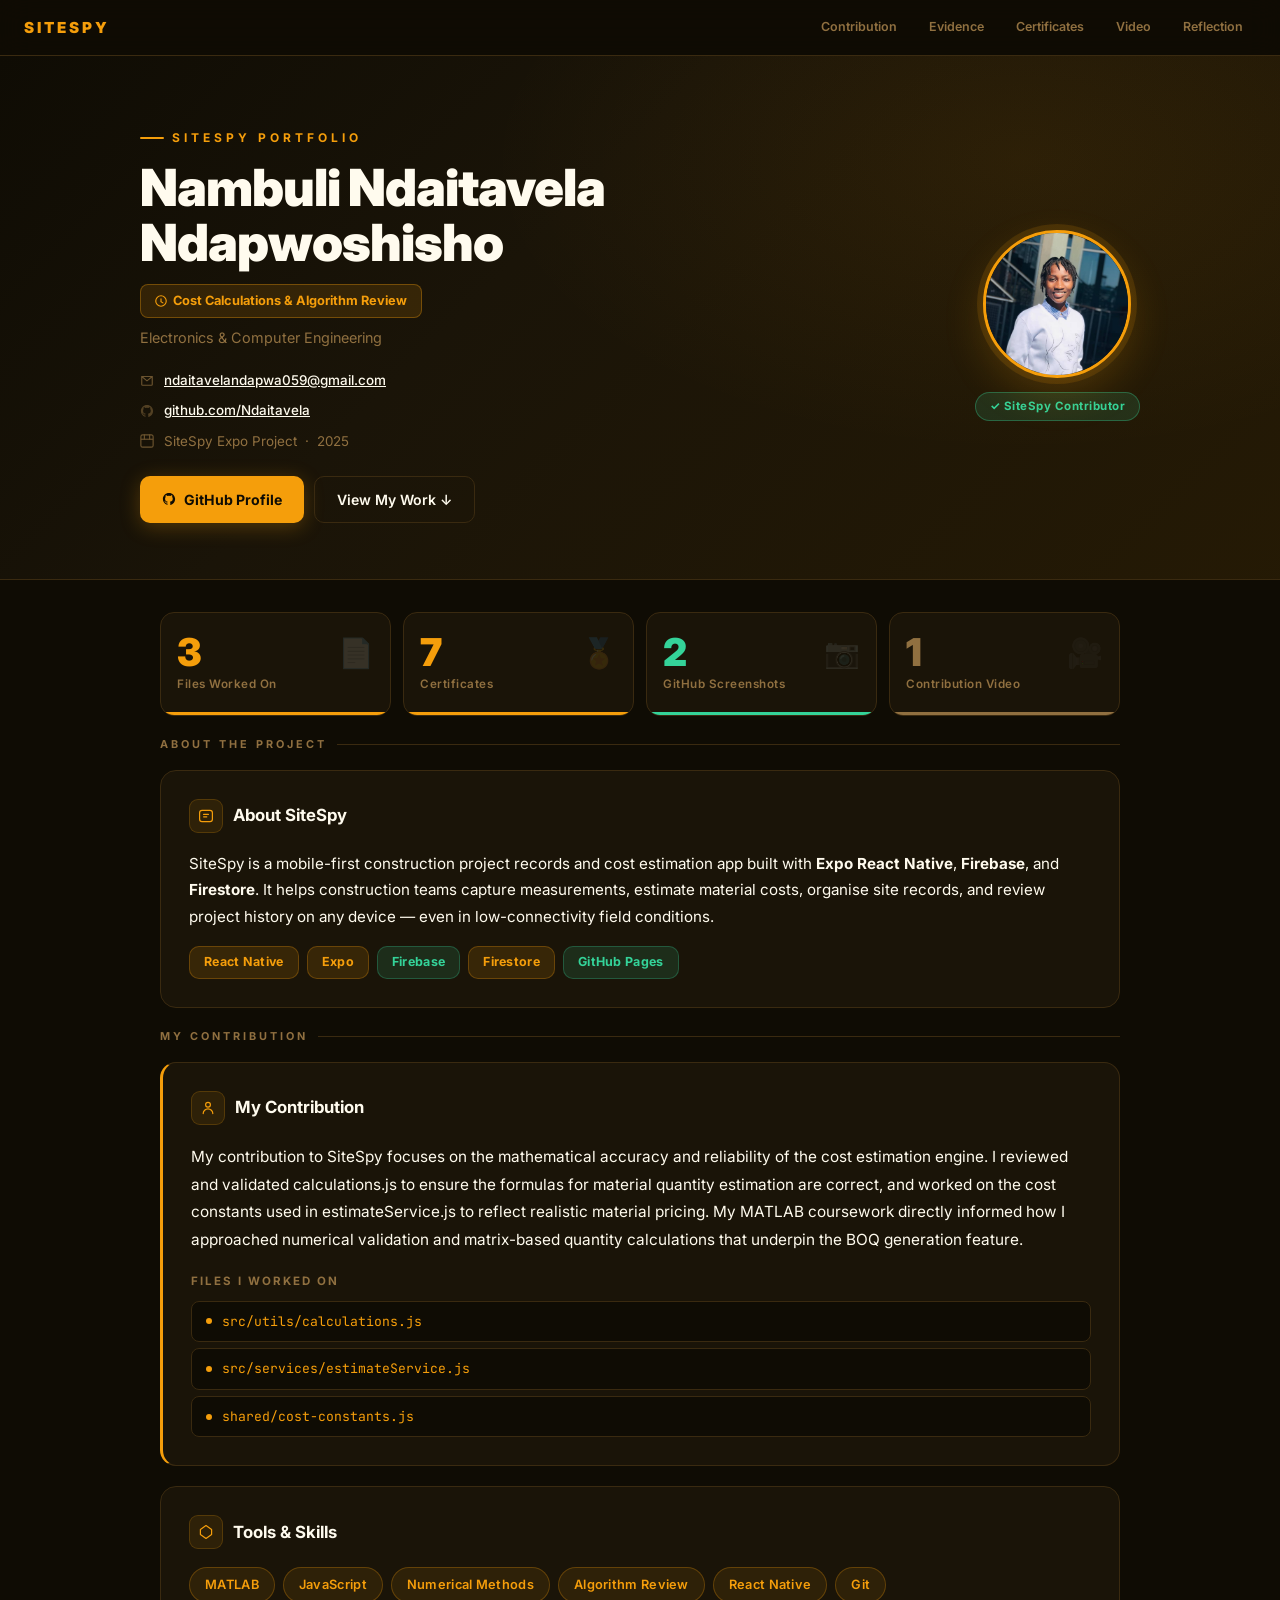
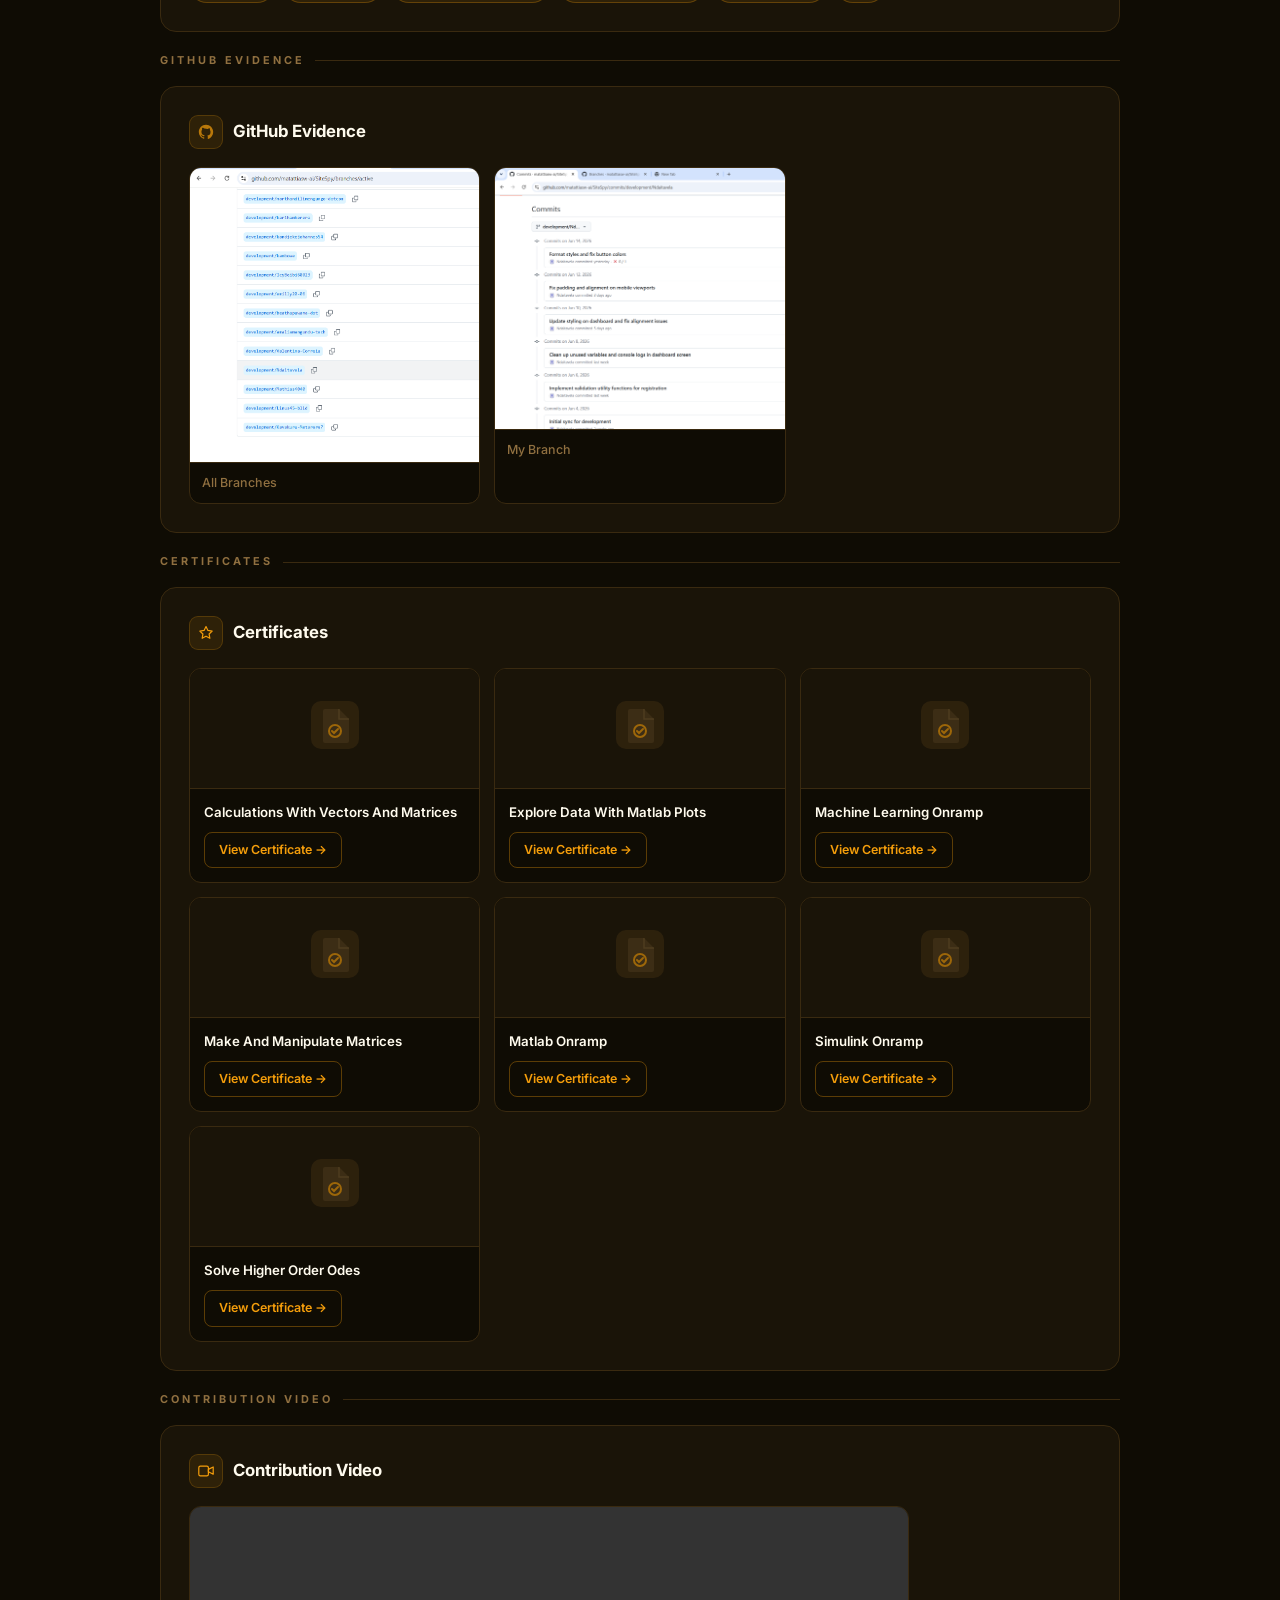
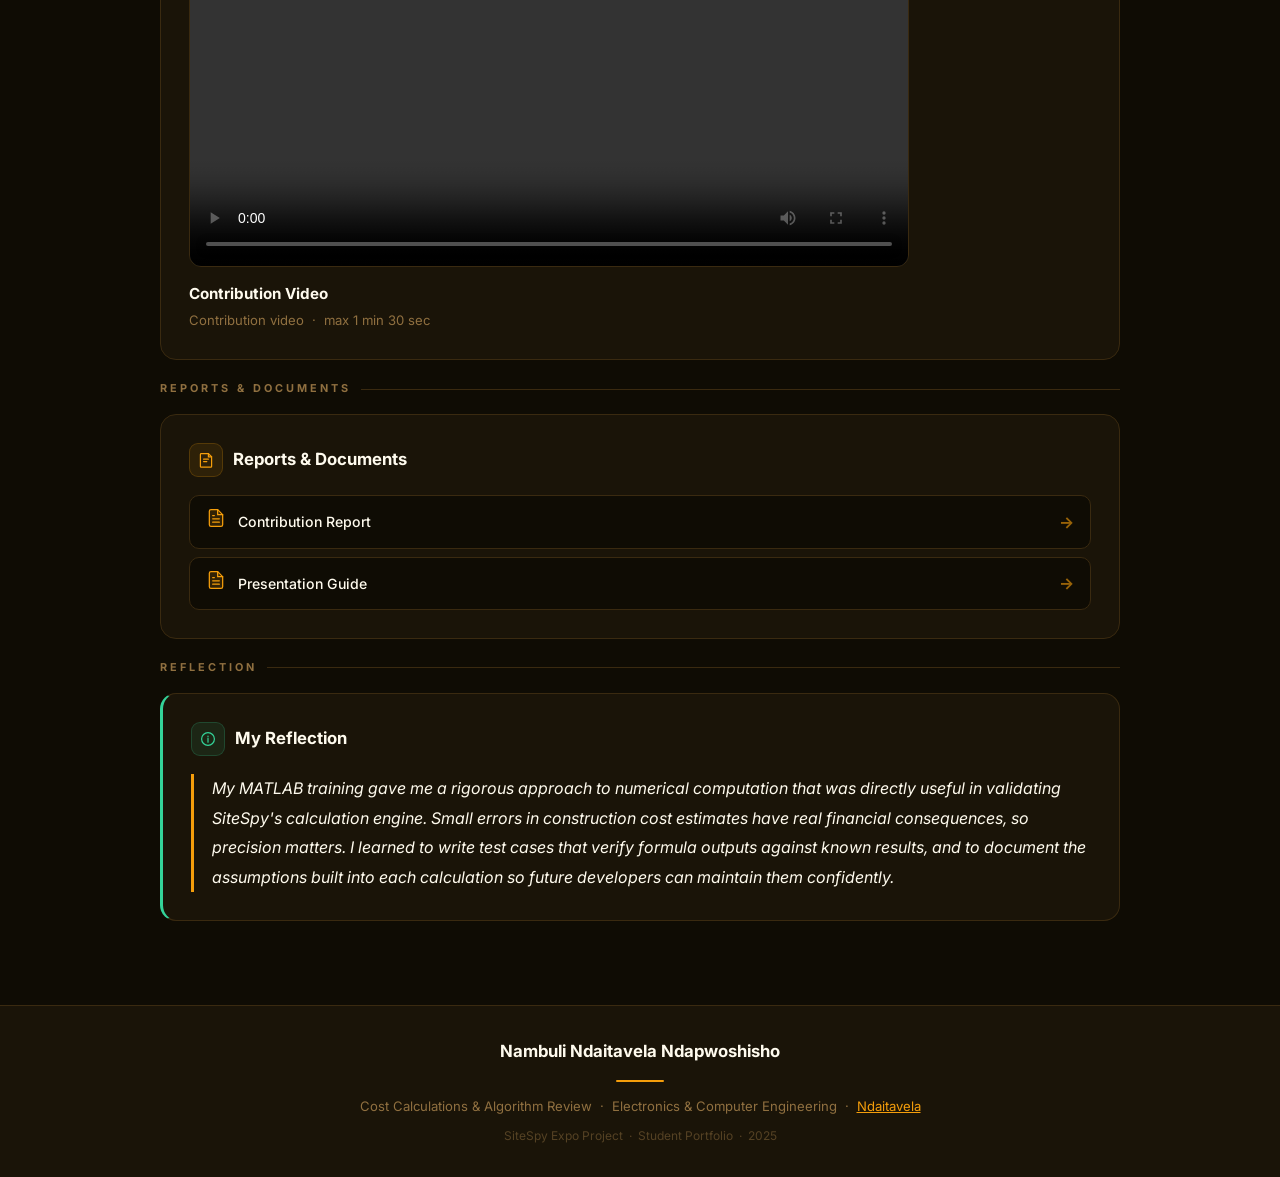
==== commit a068a1c3: "Update portfolio site for Nambuli Ndaitavela Ndapwoshisho" ====
--- a/site/index.html
+++ b/site/index.html
@@ -8,8 +8,10 @@
   <meta property="og:title" content="Nambuli Ndaitavela Ndapwoshisho | SiteSpy Portfolio" />
   <meta property="og:description" content="Cost Calculations &amp; Algorithm Review — Electronics &amp; Computer Engineering" />
   <meta property="og:url" content="https://Ndaitavela.github.io/NambuliNdaitavelaPortfolio/" />
+  <meta property="og:type" content="website" />
   <link rel="preconnect" href="https://fonts.googleapis.com" />
-  <link href="https://fonts.googleapis.com/css2?family=Inter:wght@400;500;600;700;900&display=swap" rel="stylesheet" />
+  <link rel="preconnect" href="https://fonts.gstatic.com" crossorigin />
+  <link href="https://fonts.googleapis.com/css2?family=Inter:wght@400;500;600;700;900&family=JetBrains+Mono:wght@400;600&display=swap" rel="stylesheet" />
   <style>
     *, *::before, *::after { box-sizing: border-box; margin: 0; padding: 0; }
     :root {
@@ -21,277 +23,506 @@
       --border: #3A2A10;
       --gold: #F59E0B;
       --success: #34D399;
-      --radius: 14px;
-      --gap: 16px;
-    }
-    html { scroll-behavior: smooth; }
+      --radius: 16px;
+      --gap: 20px;
+      --font: "Inter", system-ui, sans-serif;
+      --mono: "JetBrains Mono", monospace;
+    }
+    html { scroll-behavior: smooth; font-size: 16px; }
     body {
-      font-family: "Inter", system-ui, sans-serif;
+      font-family: var(--font);
       background: var(--bg);
       color: var(--text);
       min-height: 100vh;
-      line-height: 1.6;
-    }
-    a { color: var(--accent); text-decoration: none; }
-    a:hover { text-decoration: underline; }
-    code {
-      font-family: "Fira Mono", "Cascadia Code", monospace;
-      background: var(--bg);
-      color: var(--accent);
-      padding: 2px 6px;
-      border-radius: 4px;
-      font-size: 0.87em;
-    }
-
-    /* ── Hero ── */
+      line-height: 1.65;
+      overflow-x: hidden;
+    }
+    ::selection { background: #F59E0B44; color: var(--text); }
+
+    /* ── SPLASH ── */
+    #splash {
+      position: fixed; inset: 0; z-index: 9999;
+      background: #0F0C04;
+      display: flex; flex-direction: column;
+      align-items: center; justify-content: center; gap: 20px;
+      transition: opacity 0.5s ease, visibility 0.5s ease;
+    }
+    #splash.hidden { opacity: 0; visibility: hidden; pointer-events: none; }
+    .splash-wordmark {
+      font-size: 2rem; font-weight: 900; letter-spacing: 6px;
+      color: #F59E0B; text-transform: uppercase;
+      animation: fadeUp 0.6s ease both;
+    }
+    .splash-name {
+      font-size: 1rem; color: #907040; letter-spacing: 2px;
+      animation: fadeUp 0.6s ease 0.15s both;
+    }
+    .splash-bar {
+      width: 180px; height: 3px;
+      background: #3A2A10;
+      border-radius: 3px; overflow: hidden;
+      animation: fadeUp 0.6s ease 0.25s both;
+    }
+    .splash-bar-fill {
+      height: 100%; width: 0%;
+      background: linear-gradient(90deg, #F59E0B, #34D399);
+      border-radius: 3px;
+      animation: barLoad 1.2s ease 0.3s forwards;
+    }
+    @keyframes barLoad { to { width: 100%; } }
+    @keyframes fadeUp {
+      from { opacity:0; transform:translateY(12px); }
+      to   { opacity:1; transform:translateY(0); }
+    }
+
+    /* ── SCROLL REVEAL ── */
+    .reveal {
+      opacity: 0; transform: translateY(24px);
+      transition: opacity 0.55s ease, transform 0.55s ease;
+    }
+    .reveal.visible { opacity: 1; transform: translateY(0); }
+
+    /* ── NAV ── */
+    nav {
+      position: sticky; top: 0; z-index: 100;
+      background: #0F0C04dd;
+      backdrop-filter: blur(16px);
+      border-bottom: 1px solid #3A2A10;
+      padding: 0 24px;
+      display: flex; align-items: center; justify-content: space-between;
+      height: 56px;
+    }
+    .nav-brand {
+      font-weight: 900; font-size: 0.95rem;
+      letter-spacing: 3px; color: #F59E0B; text-transform: uppercase;
+    }
+    .nav-links { display: flex; gap: 6px; }
+    .nav-link {
+      font-size: 0.78rem; font-weight: 600;
+      color: #907040; padding: 6px 12px; border-radius: 8px;
+      border: 1px solid transparent;
+      transition: all 0.2s ease; text-decoration: none;
+    }
+    .nav-link:hover { background: #3A2A10; color: #FFFBEE; border-color: #3A2A10; text-decoration: none; }
+    .nav-link.active { background: #F59E0B22; color: #F59E0B; border-color: #F59E0B44; }
+
+    /* ── HERO ── */
     .hero {
-      background: linear-gradient(160deg, #1A1408 0%, #0F0C04 100%);
-      border-bottom: 1px solid var(--border);
-      padding: 48px 24px 40px;
+      background: linear-gradient(135deg, #0F0C04 0%, #1A1408 40%, #F59E0B18 100%);
+      border-bottom: 1px solid #3A2A10;
+      padding: 72px 24px 56px;
+      position: relative; overflow: hidden;
+    }
+    .hero::before {
+      content: "";
+      position: absolute; inset: 0;
+      background: radial-gradient(ellipse 60% 80% at 80% 20%, #F59E0B12, transparent 70%);
+      pointer-events: none;
     }
     .hero-inner {
-      max-width: 960px;
-      margin: 0 auto;
-      display: flex;
-      flex-wrap: wrap;
-      gap: 32px;
-      align-items: center;
-    }
-    .hero-text { flex: 1 1 340px; }
-    .hero-photo { flex: 0 0 auto; display: flex; flex-direction: column; align-items: center; gap: 12px; }
-    .wordmark { font-size: 1.1rem; font-weight: 900; color: var(--accent); letter-spacing: 3px; text-transform: uppercase; margin-bottom: 8px; }
-    h1 { font-size: clamp(1.9rem, 5vw, 2.8rem); font-weight: 900; color: var(--text); line-height: 1.1; margin-bottom: 10px; }
+      max-width: 1000px; margin: 0 auto;
+      display: flex; flex-wrap: wrap;
+      gap: 40px; align-items: center;
+      position: relative;
+    }
+    .hero-text { flex: 1 1 320px; }
+    .hero-photo { flex: 0 0 auto; display: flex; flex-direction: column; align-items: center; gap: 14px; }
+    .wordmark {
+      font-size: 0.75rem; font-weight: 700;
+      color: #F59E0B; letter-spacing: 4px;
+      text-transform: uppercase; margin-bottom: 12px;
+      display: flex; align-items: center; gap: 8px;
+    }
+    .wordmark::before {
+      content: ""; display: block;
+      width: 24px; height: 2px;
+      background: #F59E0B; border-radius: 2px;
+    }
+    h1 {
+      font-size: clamp(2rem, 6vw, 3.2rem);
+      font-weight: 900; color: #FFFBEE;
+      line-height: 1.08; margin-bottom: 14px;
+      letter-spacing: -0.02em;
+    }
     .role-badge {
-      display: inline-block;
-      background: var(--accent);
-      color: #0F0C04;
-      font-size: 0.8rem;
-      font-weight: 700;
-      padding: 4px 12px;
-      border-radius: 6px;
-      margin-bottom: 6px;
-    }
-    .dept { color: var(--muted); font-size: 0.9rem; margin-bottom: 14px; }
-    .hero-links { display: flex; flex-direction: column; gap: 6px; margin-bottom: 18px; }
-    .hero-link { display: flex; align-items: center; gap: 8px; font-size: 0.85rem; color: var(--muted); }
-    .hero-link a { color: var(--accent); }
-    .hero-link.gold a { color: var(--gold); }
+      display: inline-flex; align-items: center; gap: 6px;
+      background: #F59E0B22;
+      border: 1px solid #F59E0B55;
+      color: #F59E0B;
+      font-size: 0.8rem; font-weight: 700;
+      padding: 5px 14px; border-radius: 8px;
+      margin-bottom: 8px;
+    }
+    .dept { color: #907040; font-size: 0.9rem; margin-bottom: 20px; }
+    .hero-meta {
+      display: flex; flex-direction: column; gap: 8px;
+      margin-bottom: 24px;
+    }
+    .meta-row {
+      display: flex; align-items: center; gap: 10px;
+      font-size: 0.84rem; color: #907040;
+    }
+    .meta-row svg { flex-shrink: 0; opacity: 0.7; }
+    .meta-row a { color: #FFFBEE; font-weight: 500; transition: color 0.2s; }
+    .meta-row a:hover { color: #F59E0B; text-decoration: none; }
+    .hero-actions { display: flex; flex-wrap: wrap; gap: 10px; }
     .btn-primary {
-      display: inline-flex; align-items: center; gap: 6px;
-      background: var(--accent); color: #0F0C04;
-      font-weight: 700; font-size: 0.9rem;
-      padding: 10px 20px; border-radius: 8px;
-      border: none; cursor: pointer; transition: opacity 0.2s;
-    }
-    .btn-primary:hover { opacity: 0.85; text-decoration: none; }
+      display: inline-flex; align-items: center; gap: 8px;
+      background: #F59E0B; color: #0F0C04;
+      font-weight: 700; font-size: 0.88rem;
+      padding: 11px 22px; border-radius: 10px;
+      border: none; cursor: pointer;
+      transition: transform 0.2s ease, box-shadow 0.2s ease;
+      text-decoration: none;
+      box-shadow: 0 4px 20px #F59E0B44;
+    }
+    .btn-primary:hover { transform: translateY(-2px); box-shadow: 0 8px 30px #F59E0B66; text-decoration: none; }
+    .btn-ghost {
+      display: inline-flex; align-items: center; gap: 8px;
+      background: transparent;
+      border: 1px solid #3A2A10; color: #FFFBEE;
+      font-weight: 600; font-size: 0.88rem;
+      padding: 11px 22px; border-radius: 10px;
+      transition: all 0.2s ease; text-decoration: none;
+    }
+    .btn-ghost:hover { border-color: #F59E0B; color: #F59E0B; transform: translateY(-2px); text-decoration: none; }
     .profile-img {
-      width: 140px; height: 140px;
-      border-radius: 50%;
+      width: 148px; height: 148px; border-radius: 50%;
       object-fit: cover;
-      border: 3px solid var(--accent);
-      box-shadow: 0 0 24px #F59E0B55;
-    }
-    .profile-placeholder {
-      width: 140px; height: 140px;
-      border-radius: 50%;
-      background: var(--surface);
-      border: 2px solid var(--border);
+      border: 3px solid #F59E0B;
+      box-shadow: 0 0 0 6px #F59E0B22, 0 16px 40px #F59E0B33;
+      transition: transform 0.3s ease;
+    }
+    .profile-img:hover { transform: scale(1.04); }
+    .profile-avatar {
+      width: 148px; height: 148px; border-radius: 50%;
+      background: linear-gradient(135deg, #1A1408, #3A2A10);
+      border: 3px solid #F59E0B66;
+      box-shadow: 0 0 0 6px #F59E0B11;
       display: flex; align-items: center; justify-content: center;
-      font-size: 3rem;
+      font-size: 3rem; font-weight: 900; color: #F59E0B;
+      letter-spacing: -2px;
     }
     .contributor-badge {
-      background: var(--success);
-      color: #0F0C04;
-      font-size: 0.72rem;
-      font-weight: 700;
-      padding: 3px 12px;
-      border-radius: 6px;
-    }
-
-    /* ── Layout ── */
-    .main { max-width: 960px; margin: 0 auto; padding: 28px 20px 48px; }
+      background: #34D39922;
+      border: 1px solid #34D39955;
+      color: #34D399;
+      font-size: 0.72rem; font-weight: 700;
+      padding: 4px 14px; border-radius: 20px;
+      letter-spacing: 0.5px;
+    }
+    .pulse-ring {
+      position: absolute;
+      width: 148px; height: 148px; border-radius: 50%;
+      border: 2px solid #F59E0B44;
+      animation: pulse 2.5s ease-in-out infinite;
+    }
+    @keyframes pulse { 0%,100% { transform:scale(1); opacity:0.4; } 50% { transform:scale(1.12); opacity:0.1; } }
+    .avatar-wrap { position: relative; display: flex; align-items: center; justify-content: center; }
+
+    /* ── MAIN LAYOUT ── */
+    .main { max-width: 1000px; margin: 0 auto; padding: 32px 20px 64px; }
+    .section-label {
+      font-size: 0.68rem; font-weight: 700; letter-spacing: 3px;
+      text-transform: uppercase; color: #907040;
+      margin-bottom: 16px; display: flex; align-items: center; gap: 10px;
+    }
+    .section-label::after {
+      content: ""; flex: 1; height: 1px; background: #3A2A10;
+    }
+
+    /* ── CARDS ── */
     .card {
-      background: var(--surface);
-      border: 1px solid var(--border);
+      background: #1A1408;
+      border: 1px solid #3A2A10;
       border-radius: var(--radius);
-      padding: 24px;
+      padding: 28px;
       margin-bottom: var(--gap);
-    }
-    .card-left-accent {
-      border-left: 4px solid var(--accent);
-    }
-    .section-header { margin-bottom: 14px; }
-    .section-header h2 {
-      font-size: 1.1rem;
-      font-weight: 700;
-      color: var(--text);
-      display: flex;
-      align-items: center;
-      gap: 8px;
-    }
-    .section-header h2::after {
+      transition: box-shadow 0.3s ease, border-color 0.3s ease;
+    }
+    .card:hover { border-color: #F59E0B44; box-shadow: 0 4px 24px #F59E0B11; }
+    .card-accent { border-left: 3px solid #F59E0B; }
+    .card-gold { border-left: 3px solid #F59E0B; }
+    .card-success { border-left: 3px solid #34D399; }
+    .card-title {
+      display: flex; align-items: center; gap: 10px;
+      margin-bottom: 18px;
+    }
+    .card-title h2 {
+      font-size: 1.05rem; font-weight: 700; color: #FFFBEE;
+    }
+    .card-title-icon {
+      width: 34px; height: 34px; border-radius: 9px;
+      background: #F59E0B18; border: 1px solid #F59E0B33;
+      display: flex; align-items: center; justify-content: center;
+      flex-shrink: 0;
+    }
+
+    /* ── STATS ── */
+    .stats-row {
+      display: grid;
+      grid-template-columns: repeat(auto-fit, minmax(120px, 1fr));
+      gap: 12px; margin-bottom: var(--gap);
+    }
+    .stat-card {
+      background: #1A1408; border: 1px solid #3A2A10;
+      border-radius: 14px; padding: 20px 16px;
+      position: relative; overflow: hidden;
+      transition: transform 0.2s, box-shadow 0.2s;
+    }
+    .stat-card:hover { transform: translateY(-3px); box-shadow: 0 8px 24px #0F0C0488; }
+    .stat-card::before {
+      content: ""; position: absolute;
+      bottom: 0; left: 0; right: 0; height: 3px;
+    }
+    .stat-card.s-accent::before { background: #F59E0B; }
+    .stat-card.s-gold::before { background: #F59E0B; }
+    .stat-card.s-success::before { background: #34D399; }
+    .stat-card.s-muted::before { background: #907040; }
+    .stat-num { font-size: 2.4rem; font-weight: 900; line-height: 1; margin-bottom: 4px; }
+    .stat-card.s-accent .stat-num { color: #F59E0B; }
+    .stat-card.s-gold .stat-num { color: #F59E0B; }
+    .stat-card.s-success .stat-num { color: #34D399; }
+    .stat-card.s-muted .stat-num { color: #907040; }
+    .stat-lbl { font-size: 0.73rem; color: #907040; font-weight: 600; letter-spacing: 0.5px; }
+    .stat-icon { position: absolute; top: 16px; right: 16px; opacity: 0.12; font-size: 1.8rem; }
+
+    /* ── ABOUT SITESPY ── */
+    .about-text { color: #FFFBEE; font-size: 0.95rem; line-height: 1.75; }
+    .tech-row { display: flex; flex-wrap: wrap; gap: 8px; margin-top: 16px; }
+    .tech-pill {
+      font-size: 0.78rem; font-weight: 700;
+      padding: 5px 14px; border-radius: 10px; letter-spacing: 0.3px;
+    }
+    .tp-accent { background: #F59E0B22; border: 1px solid #F59E0B44; color: #F59E0B; }
+    .tp-gold   { background: #F59E0B22;   border: 1px solid #F59E0B44;   color: #F59E0B; }
+    .tp-success{ background: #34D39922;border: 1px solid #34D39944;color: #34D399; }
+
+    /* ── CONTRIBUTION ── */
+    .contrib-text { font-size: 0.96rem; line-height: 1.8; color: #FFFBEE; }
+    .files-label { font-size: 0.72rem; font-weight: 700; letter-spacing: 2px; text-transform: uppercase; color: #907040; margin: 18px 0 10px; }
+    .files-list { list-style: none; display: flex; flex-direction: column; gap: 6px; }
+    .file-item {
+      display: flex; align-items: center; gap: 10px;
+      background: #0F0C04; border: 1px solid #3A2A10;
+      border-radius: 8px; padding: 9px 14px;
+      transition: border-color 0.2s, transform 0.15s;
+      animation: fadeUp 0.4s ease calc(var(--i)*0.06s) both;
+    }
+    .file-item:hover { border-color: #F59E0B66; transform: translateX(4px); }
+    .file-item::before {
       content: "";
-      display: block;
-      width: 40px;
-      height: 3px;
-      background: var(--accent);
-      border-radius: 4px;
-      margin-left: 0;
-      margin-top: 6px;
-    }
-    .section-title-row { display: flex; flex-direction: column; gap: 6px; margin-bottom: 14px; }
-    .section-title-row h2 { font-size: 1.1rem; font-weight: 700; color: var(--text); }
-    .accent-bar { width: 40px; height: 3px; background: var(--accent); border-radius: 4px; }
-
-    /* ── About SiteSpy ── */
-    .tech-pills { display: flex; flex-wrap: wrap; gap: 8px; margin-top: 12px; }
-    .pill {
-      background: var(--accent);
-      color: #0F0C04;
-      font-size: 0.78rem;
-      font-weight: 700;
-      padding: 4px 12px;
-      border-radius: 12px;
-    }
-    .pill.gold { background: var(--gold); }
-    .pill.success { background: var(--success); }
-
-    /* ── Skills chips ── */
+      width: 6px; height: 6px; border-radius: 50%;
+      background: #F59E0B; flex-shrink: 0;
+    }
+    .file-item code {
+      font-family: var(--mono); font-size: 0.82rem;
+      color: #F59E0B; background: none; padding: 0;
+    }
+
+    /* ── SKILLS ── */
     .chips { display: flex; flex-wrap: wrap; gap: 8px; }
     .chip {
-      background: var(--accent);
-      color: #0F0C04;
-      font-size: 0.78rem;
-      font-weight: 600;
-      padding: 5px 13px;
+      font-size: 0.8rem; font-weight: 600;
+      padding: 6px 15px; border-radius: 20px;
+      background: #F59E0B18; border: 1px solid #F59E0B44;
+      color: #F59E0B; letter-spacing: 0.3px;
+      transition: background 0.2s, transform 0.15s;
+      animation: fadeUp 0.4s ease calc(var(--i)*0.05s) both;
+    }
+    .chip:hover { background: #F59E0B; color: #0F0C04; transform: translateY(-2px); }
+
+    /* ── GITHUB EVIDENCE ── */
+    .gh-grid {
+      display: grid;
+      grid-template-columns: repeat(auto-fill, minmax(260px, 1fr));
+      gap: 14px; margin-top: 6px;
+    }
+    .gh-card {
+      background: #0F0C04; border: 1px solid #3A2A10;
+      border-radius: 12px; overflow: hidden;
+      transition: transform 0.25s ease, box-shadow 0.25s ease, border-color 0.25s;
+    }
+    .gh-card:hover { transform: translateY(-4px); box-shadow: 0 12px 32px #0F0C04; border-color: #F59E0B55; }
+    .gh-img-wrap { background: #0F0C04; line-height: 0; }
+    .gh-img-wrap img { width: 100%; display: block; border-bottom: 1px solid #3A2A10; }
+    .gh-placeholder {
+      height: 160px; display: flex; align-items: center; justify-content: center;
+    }
+    .gh-placeholder svg { width: 64px; height: 64px; }
+    .img-label { font-size: 0.78rem; color: #907040; padding: 10px 12px; font-weight: 500; }
+
+    /* ── CERTIFICATES ── */
+    .cert-grid {
+      display: grid;
+      grid-template-columns: repeat(auto-fill, minmax(220px, 1fr));
+      gap: 14px; margin-top: 6px;
+    }
+    .cert-card {
+      background: #0F0C04; border: 1px solid #3A2A10;
+      border-radius: 12px; overflow: hidden;
+      display: flex; flex-direction: column;
+      transition: transform 0.25s, box-shadow 0.25s, border-color 0.25s;
+    }
+    .cert-card:hover { transform: translateY(-4px); box-shadow: 0 12px 32px #0F0C04; border-color: #F59E0B55; }
+    .cert-thumb {
+      background: #1A1408; border-bottom: 1px solid #3A2A10;
+      height: 120px; display: flex; align-items: center; justify-content: center;
+      overflow: hidden;
+    }
+    .cert-thumb .cert-preview { width: 100%; height: 100%; object-fit: cover; }
+    .cert-icon-wrap { opacity: 0.6; }
+    .cert-body { padding: 14px; display: flex; flex-direction: column; gap: 10px; flex: 1; }
+    .cert-name { font-size: 0.83rem; font-weight: 600; color: #FFFBEE; line-height: 1.4; }
+    .btn-outline {
+      display: inline-flex; align-items: center; gap: 6px;
+      border: 1px solid #F59E0B55; color: #F59E0B;
+      font-size: 0.78rem; font-weight: 600;
+      padding: 7px 14px; border-radius: 8px;
+      transition: all 0.2s ease; text-decoration: none;
+      align-self: flex-start;
+    }
+    .btn-outline:hover { background: #F59E0B; color: #0F0C04; border-color: #F59E0B; text-decoration: none; }
+
+    /* ── VIDEO ── */
+    .video-wrap { display: flex; flex-direction: column; gap: 14px; }
+    .video-player {
+      width: 100%; max-width: 720px;
+      border-radius: 12px; border: 1px solid #3A2A10;
+      background: #0F0C04; display: block;
+    }
+    .video-meta { display: flex; flex-direction: column; gap: 4px; }
+    .video-label { font-size: 0.95rem; font-weight: 700; color: #FFFBEE; }
+    .video-sub { font-size: 0.82rem; color: #907040; }
+
+    /* ── REPORTS ── */
+    .reports-list { display: flex; flex-direction: column; gap: 8px; margin-top: 6px; }
+    .report-row {
+      display: flex; align-items: center; gap: 12px;
+      background: #0F0C04; border: 1px solid #3A2A10;
+      border-radius: 10px; padding: 12px 16px;
+      text-decoration: none; color: #FFFBEE;
+      transition: all 0.2s ease;
+    }
+    .report-row:hover { border-color: #F59E0B66; transform: translateX(4px); background: #F59E0B08; text-decoration: none; }
+    .report-icon { flex-shrink: 0; }
+    .report-name { flex: 1; font-size: 0.88rem; font-weight: 500; color: #FFFBEE; }
+    .report-arrow { color: #F59E0B; font-weight: 700; opacity: 0.6; }
+
+    /* ── EMPTY STATES ── */
+    .empty-state {
+      background: #0F0C04;
+      border: 1px dashed #3A2A10;
       border-radius: 14px;
-    }
-
-    /* ── Files list ── */
-    .files-list { list-style: none; padding: 0; margin-top: 10px; }
-    .files-list li { padding: 5px 0; display: flex; align-items: center; gap: 8px; }
-    .files-list li::before { content: "📄"; font-size: 0.9rem; }
-
-    /* ── Stats grid ── */
-    .stats-grid {
-      display: grid;
-      grid-template-columns: repeat(auto-fit, minmax(140px, 1fr));
-      gap: 12px;
-      margin-bottom: var(--gap);
-    }
-    .stat-card {
-      background: var(--surface);
-      border: 1px solid var(--border);
-      border-radius: 12px;
-      padding: 16px;
-    }
-    .stat-label { font-size: 0.75rem; color: var(--muted); margin-bottom: 4px; }
-    .stat-value { font-size: 2rem; font-weight: 900; color: var(--accent); }
-    .stat-card.gold .stat-value { color: var(--gold); }
-    .stat-card.success .stat-value { color: var(--success); }
-    .stat-card.muted .stat-value { color: var(--muted); }
-
-    /* ── GitHub evidence ── */
-    .gh-grid { display: grid; grid-template-columns: repeat(auto-fit, minmax(260px, 1fr)); gap: 14px; margin-top: 10px; }
-    .gh-img-wrap { background: var(--bg); border: 1px solid var(--border); border-radius: 10px; padding: 10px; }
-    .gh-img-wrap img { width: 100%; border-radius: 6px; display: block; }
-    .img-label { font-size: 0.73rem; color: var(--muted); margin-top: 6px; }
-
-    /* ── Certificates ── */
-    .cert-grid { display: grid; grid-template-columns: repeat(auto-fit, minmax(200px, 1fr)); gap: 12px; margin-top: 10px; }
-    .cert-card {
-      background: var(--bg);
-      border: 1px solid var(--border);
-      border-radius: 10px;
-      padding: 16px;
-      display: flex; flex-direction: column; align-items: center; gap: 8px;
+      padding: 40px 24px;
+      display: flex; flex-direction: column;
+      align-items: center; gap: 12px;
       text-align: center;
     }
-    .cert-icon { font-size: 2.2rem; }
-    .cert-name { font-size: 0.82rem; color: var(--text); flex: 1; }
-    .btn-outline {
-      display: inline-block;
-      border: 1px solid var(--accent);
-      color: var(--accent);
-      padding: 5px 14px;
-      border-radius: 6px;
-      font-size: 0.8rem;
-      font-weight: 600;
-      transition: background 0.15s;
-    }
-    .btn-outline:hover { background: var(--accent); color: #0F0C04; text-decoration: none; }
-
-    /* ── Video ── */
-    .video-card {
-      background: var(--bg);
-      border: 1px solid var(--border);
-      border-radius: 10px;
-      padding: 24px;
-      display: flex; flex-direction: column; align-items: center; gap: 10px;
-      text-align: center;
-    }
-    .play-icon { font-size: 3rem; color: var(--accent); }
-    .video-label { font-size: 1rem; font-weight: 700; color: var(--text); }
-    .video-sub { font-size: 0.8rem; color: var(--muted); }
-
-    /* ── Reports ── */
-    .report-row {
-      display: flex; align-items: center; gap: 10px;
-      padding: 6px 0;
-      border-bottom: 1px solid var(--border);
-    }
-    .report-row:last-child { border-bottom: none; }
-    .pdf-icon { font-size: 1.1rem; }
-    .btn-link { margin-left: auto; color: var(--accent); font-size: 0.85rem; font-weight: 600; }
-
-    /* ── Empty state ── */
-    .empty-msg {
-      background: var(--bg);
-      border: 1px solid var(--border);
-      border-radius: 10px;
-      padding: 24px;
-      text-align: center;
-      color: var(--muted);
-      font-size: 0.88rem;
-    }
-
-    /* ── Footer ── */
+    .empty-icon { opacity: 0.6; }
+    .empty-title { font-size: 0.95rem; font-weight: 700; color: #907040; }
+    .empty-sub { font-size: 0.82rem; color: #907040; opacity: 0.7; max-width: 280px; line-height: 1.6; }
+
+    /* ── REFLECTION ── */
+    .reflection-text {
+      font-size: 1rem; line-height: 1.85;
+      color: #FFFBEE; font-style: italic;
+      border-left: 3px solid #F59E0B;
+      padding-left: 18px;
+    }
+
+    /* ── FOOTER ── */
     footer {
-      background: var(--surface);
-      border-top: 1px solid var(--border);
-      padding: 24px;
-      text-align: center;
-    }
-    footer p { font-size: 0.85rem; color: var(--muted); }
-    footer strong { color: var(--text); }
-
-    @media (max-width: 600px) {
-      .hero { padding: 32px 16px; }
-      .main { padding: 20px 14px 40px; }
-      .card { padding: 18px; }
+      background: #1A1408;
+      border-top: 1px solid #3A2A10;
+      padding: 32px 24px; text-align: center;
+    }
+    .footer-name { font-size: 1.05rem; font-weight: 700; color: #FFFBEE; margin-bottom: 6px; }
+    .footer-sub { font-size: 0.82rem; color: #907040; }
+    .footer-sub a { color: #F59E0B; }
+    .footer-divider { width: 48px; height: 2px; background: #F59E0B; border-radius: 2px; margin: 14px auto; }
+
+    /* ── MOBILE ── */
+    @media (max-width: 640px) {
+      .hero { padding: 48px 16px 40px; }
+      .hero-inner { gap: 28px; }
+      h1 { font-size: 2rem; }
+      nav { padding: 0 16px; }
+      .nav-links { display: none; }
+      .main { padding: 20px 14px 48px; }
+      .card { padding: 20px 16px; }
+      .stats-row { grid-template-columns: repeat(2, 1fr); }
+      .gh-grid { grid-template-columns: 1fr; }
+      .cert-grid { grid-template-columns: 1fr; }
+      .profile-img, .profile-avatar { width: 110px; height: 110px; }
+      .pulse-ring { width: 110px; height: 110px; }
+    }
+    @media (max-width: 480px) {
+      h1 { font-size: 1.7rem; }
+      .btn-primary, .btn-ghost { width: 100%; justify-content: center; }
     }
   </style>
 </head>
 <body>
+
+<!-- SPLASH -->
+<div id="splash">
+  <div class="splash-wordmark">SiteSpy</div>
+  <div class="splash-name">Nambuli Ndaitavela Ndapwoshisho</div>
+  <div class="splash-bar"><div class="splash-bar-fill"></div></div>
+</div>
+
+<!-- NAV -->
+<nav>
+  <span class="nav-brand">SiteSpy</span>
+  <div class="nav-links">
+    <a href="#contribution" class="nav-link">Contribution</a>
+    <a href="#evidence" class="nav-link">Evidence</a>
+    <a href="#certificates" class="nav-link">Certificates</a>
+    <a href="#video" class="nav-link">Video</a>
+    <a href="#reflection" class="nav-link">Reflection</a>
+  </div>
+</nav>
 
 <!-- HERO -->
 <section class="hero">
   <div class="hero-inner">
     <div class="hero-text">
-      <div class="wordmark">SiteSpy</div>
+      <div class="wordmark">SiteSpy Portfolio</div>
       <h1>Nambuli Ndaitavela Ndapwoshisho</h1>
-      <span class="role-badge">Cost Calculations &amp; Algorithm Review</span>
+      <div class="role-badge">
+        <svg viewBox="0 0 16 16" fill="none" width="12" height="12"><circle cx="8" cy="8" r="7" stroke="currentColor" stroke-width="1.5"/><path d="M8 5v4l2.5 1.5" stroke="currentColor" stroke-width="1.5" stroke-linecap="round"/></svg>
+        Cost Calculations &amp; Algorithm Review
+      </div>
       <p class="dept">Electronics &amp; Computer Engineering</p>
-      <div class="hero-links">
-        <div class="hero-link">📧 <a href="mailto:ndaitavelandapwa059@gmail.com">ndaitavelandapwa059@gmail.com</a></div>
-        <div class="hero-link">⬛ <a href="https://github.com/Ndaitavela" target="_blank">github.com/Ndaitavela</a></div>
-        <div class="hero-link gold">🔗 <a href="https://Ndaitavela.github.io/NambuliNdaitavelaPortfolio/" target="_blank">https://Ndaitavela.github.io/NambuliNdaitavelaPortfolio/</a></div>
-      </div>
-      <a href="https://Ndaitavela.github.io/NambuliNdaitavelaPortfolio/" class="btn-primary" target="_blank">View Live Site ↗</a>
+      <div class="hero-meta">
+        <div class="meta-row">
+          <svg viewBox="0 0 16 16" fill="none" width="14" height="14"><path d="M2 4l6 5 6-5M2 4h12v9a1 1 0 0 1-1 1H3a1 1 0 0 1-1-1V4z" stroke="currentColor" stroke-width="1.3"/></svg>
+          <a href="mailto:ndaitavelandapwa059@gmail.com">ndaitavelandapwa059@gmail.com</a>
+        </div>
+        <div class="meta-row">
+          <svg viewBox="0 0 16 16" fill="none" width="14" height="14"><path d="M8 1C4 1 1 4 1 8c0 3.1 2 5.7 4.8 6.7.4.1.5-.2.5-.4v-1.3c-2 .4-2.4-.9-2.4-.9-.3-.8-.8-1-.8-1-.6-.4 0-.4 0-.4.7 0 1.1.7 1.1.7.6 1 1.6.7 2 .6 0-.5.2-.7.5-.9-1.6-.2-3.2-.8-3.2-3.5 0-.8.3-1.4.7-1.9-.1-.2-.3-.9 0-1.9 0 0 .6-.2 2 .7a6.7 6.7 0 0 1 3.5 0c1.3-.9 1.9-.7 1.9-.7.3 1 .1 1.7 0 1.9.5.5.7 1.1.7 1.9 0 2.7-1.7 3.3-3.3 3.5.3.2.5.7.5 1.4v2c0 .2.1.5.5.4C13 13.7 15 11.1 15 8c0-3.9-3.1-7-7-7z" fill="currentColor" opacity=".7"/></svg>
+          <a href="https://github.com/Ndaitavela" target="_blank">github.com/Ndaitavela</a>
+        </div>
+        <div class="meta-row">
+          <svg viewBox="0 0 16 16" fill="none" width="14" height="14"><path d="M13 1H3a2 2 0 0 0-2 2v10a2 2 0 0 0 2 2h10a2 2 0 0 0 2-2V3a2 2 0 0 0-2-2z" stroke="currentColor" stroke-width="1.3"/><path d="M1 6h14" stroke="currentColor" stroke-width="1.3"/><path d="M5 1v5M11 1v5" stroke="currentColor" stroke-width="1.3" stroke-linecap="round"/></svg>
+          <span>SiteSpy Expo Project &nbsp;·&nbsp; 2025</span>
+        </div>
+      </div>
+      <div class="hero-actions">
+        <a href="https://github.com/Ndaitavela" target="_blank" class="btn-primary">
+          <svg viewBox="0 0 16 16" fill="none" width="14" height="14"><path d="M8 1C4 1 1 4 1 8c0 3.1 2 5.7 4.8 6.7.4.1.5-.2.5-.4v-1.3c-2 .4-2.4-.9-2.4-.9-.3-.8-.8-1-.8-1-.6-.4 0-.4 0-.4.7 0 1.1.7 1.1.7.6 1 1.6.7 2 .6 0-.5.2-.7.5-.9-1.6-.2-3.2-.8-3.2-3.5 0-.8.3-1.4.7-1.9-.1-.2-.3-.9 0-1.9 0 0 .6-.2 2 .7a6.7 6.7 0 0 1 3.5 0c1.3-.9 1.9-.7 1.9-.7.3 1 .1 1.7 0 1.9.5.5.7 1.1.7 1.9 0 2.7-1.7 3.3-3.3 3.5.3.2.5.7.5 1.4v2c0 .2.1.5.5.4C13 13.7 15 11.1 15 8c0-3.9-3.1-7-7-7z" fill="currentColor"/></svg>
+          GitHub Profile
+        </a>
+        <a href="#contribution" class="btn-ghost">View My Work &darr;</a>
+      </div>
     </div>
     <div class="hero-photo">
-      <img src="[data-uri]" alt="Nambuli Ndaitavela Ndapwoshisho" class="profile-img" />
-      <span class="contributor-badge">SiteSpy Contributor</span>
+      <div class="avatar-wrap">
+        <div class="pulse-ring"></div>
+        <img src="[data-uri]" alt="Nambuli Ndaitavela Ndapwoshisho" class="profile-img" />
+      </div>
+      <span class="contributor-badge">&#10003; SiteSpy Contributor</span>
     </div>
   </div>
 </section>
@@ -299,121 +530,278 @@
 <!-- MAIN -->
 <main class="main">
 
+  <!-- Stats -->
+  <div class="stats-row">
+    <div class="stat-card s-accent reveal" style="--i:0">
+      <span class="stat-icon">&#128196;</span>
+      <div class="stat-num">3</div>
+      <div class="stat-lbl">Files Worked On</div>
+    </div>
+    <div class="stat-card s-gold reveal" style="--i:1">
+      <span class="stat-icon">&#127941;</span>
+      <div class="stat-num">7</div>
+      <div class="stat-lbl">Certificates</div>
+    </div>
+    <div class="stat-card s-success reveal" style="--i:2">
+      <span class="stat-icon">&#128247;</span>
+      <div class="stat-num">2</div>
+      <div class="stat-lbl">GitHub Screenshots</div>
+    </div>
+    <div class="stat-card s-muted reveal" style="--i:3">
+      <span class="stat-icon">&#127909;</span>
+      <div class="stat-num">1</div>
+      <div class="stat-lbl">Contribution Video</div>
+    </div>
+  </div>
+
   <!-- About SiteSpy -->
-  <div class="card">
-    <div class="section-title-row"><h2>🏗 About SiteSpy</h2><div class="accent-bar"></div></div>
-    <p>SiteSpy is a mobile-first construction project records and estimation app built with Expo React Native, Firebase, and Firestore. It helps construction teams capture measurements, estimate material costs, organise site records, and review project history on any device — even in low-connectivity field conditions.</p>
-    <div class="tech-pills">
-      <span class="pill">React Native</span>
-      <span class="pill gold">Expo</span>
-      <span class="pill success">Firebase</span>
+  <div class="section-label">About the Project</div>
+  <div class="card reveal">
+    <div class="card-title">
+      <div class="card-title-icon">
+        <svg viewBox="0 0 20 20" fill="none" width="16" height="16"><rect x="2" y="3" width="16" height="14" rx="3" stroke="#F59E0B" stroke-width="1.5"/><path d="M7 8h6M7 11h4" stroke="#F59E0B" stroke-width="1.5" stroke-linecap="round"/></svg>
+      </div>
+      <h2>About SiteSpy</h2>
+    </div>
+    <p class="about-text">SiteSpy is a mobile-first construction project records and cost estimation app built with <strong>Expo React Native</strong>, <strong>Firebase</strong>, and <strong>Firestore</strong>. It helps construction teams capture measurements, estimate material costs, organise site records, and review project history on any device — even in low-connectivity field conditions.</p>
+    <div class="tech-row">
+      <span class="tech-pill tp-accent">React Native</span>
+      <span class="tech-pill tp-gold">Expo</span>
+      <span class="tech-pill tp-success">Firebase</span>
+      <span class="tech-pill tp-accent">Firestore</span>
+      <span class="tech-pill tp-success">GitHub Pages</span>
     </div>
   </div>
 
   <!-- My Contribution -->
-  <div class="card">
-    <div class="section-title-row"><h2>👤 My Contribution</h2><div class="accent-bar"></div></div>
-    <p>My contribution to SiteSpy focuses on the mathematical accuracy and reliability of the cost estimation engine. I reviewed and validated calculations.js to ensure the formulas for material quantity estimation are correct, and worked on the cost constants used in estimateService.js to reflect realistic material pricing. My MATLAB coursework directly informed how I approached numerical validation and matrix-based quantity calculations that underpin the BOQ generation feature.</p>
-    <p style="margin-top:14px;font-size:0.85rem;color:var(--muted);font-weight:600;">Files I worked on:</p>
-    <ul class="files-list">
-      <li><code>src/utils/calculations.js</code></li><li><code>src/services/estimateService.js</code></li><li><code>shared/cost-constants.js</code></li>
-    </ul>
+  <div class="section-label" id="contribution">My Contribution</div>
+  <div class="card card-accent reveal">
+    <div class="card-title">
+      <div class="card-title-icon">
+        <svg viewBox="0 0 20 20" fill="none" width="16" height="16"><circle cx="10" cy="6" r="3" stroke="#F59E0B" stroke-width="1.5"/><path d="M4 17c0-3.3 2.7-6 6-6s6 2.7 6 6" stroke="#F59E0B" stroke-width="1.5" stroke-linecap="round"/></svg>
+      </div>
+      <h2>My Contribution</h2>
+    </div>
+    <p class="contrib-text">My contribution to SiteSpy focuses on the mathematical accuracy and reliability of the cost estimation engine. I reviewed and validated calculations.js to ensure the formulas for material quantity estimation are correct, and worked on the cost constants used in estimateService.js to reflect realistic material pricing. My MATLAB coursework directly informed how I approached numerical validation and matrix-based quantity calculations that underpin the BOQ generation feature.</p>
+    <p class="files-label">Files I Worked On</p>
+    <ul class="files-list"><li class="file-item" style="--i:0"><code>src/utils/calculations.js</code></li><li class="file-item" style="--i:1"><code>src/services/estimateService.js</code></li><li class="file-item" style="--i:2"><code>shared/cost-constants.js</code></li></ul>
   </div>
 
   <!-- Skills -->
-  <div class="card">
-    <div class="section-title-row"><h2>🔧 Tools &amp; Skills</h2><div class="accent-bar"></div></div>
-    <div class="chips"><span class="chip">MATLAB</span> <span class="chip">JavaScript</span> <span class="chip">Numerical Methods</span> <span class="chip">Algorithm Review</span> <span class="chip">React Native</span> <span class="chip">Git</span></div>
-  </div>
-
-  <!-- Stats -->
-  <div class="stats-grid">
-    <div class="stat-card"><p class="stat-label">Files Touched</p><p class="stat-value">3</p></div>
-    <div class="stat-card gold"><p class="stat-label">Certificates</p><p class="stat-value">7</p></div>
-    <div class="stat-card success"><p class="stat-label">GitHub Evidence</p><p class="stat-value">2</p></div>
-    <div class="stat-card muted"><p class="stat-label">Reports</p><p class="stat-value">2</p></div>
+  <div class="card reveal">
+    <div class="card-title">
+      <div class="card-title-icon">
+        <svg viewBox="0 0 20 20" fill="none" width="16" height="16"><path d="M10 2L3 7v6l7 5 7-5V7l-7-5z" stroke="#F59E0B" stroke-width="1.5" stroke-linejoin="round"/></svg>
+      </div>
+      <h2>Tools &amp; Skills</h2>
+    </div>
+    <div class="chips"><span class="chip" style="--i:0">MATLAB</span><span class="chip" style="--i:1">JavaScript</span><span class="chip" style="--i:2">Numerical Methods</span><span class="chip" style="--i:3">Algorithm Review</span><span class="chip" style="--i:4">React Native</span><span class="chip" style="--i:5">Git</span></div>
   </div>
 
   <!-- GitHub Evidence -->
-  <div class="card">
-    <div class="section-title-row"><h2>📸 GitHub Evidence</h2><div class="accent-bar"></div></div>
-    <div class="gh-grid"><div class="gh-img-wrap"><img src="[data-uri]" alt="all_branches.png" /><p class="img-label">all_branches.png</p></div><div class="gh-img-wrap"><img src="[data-uri]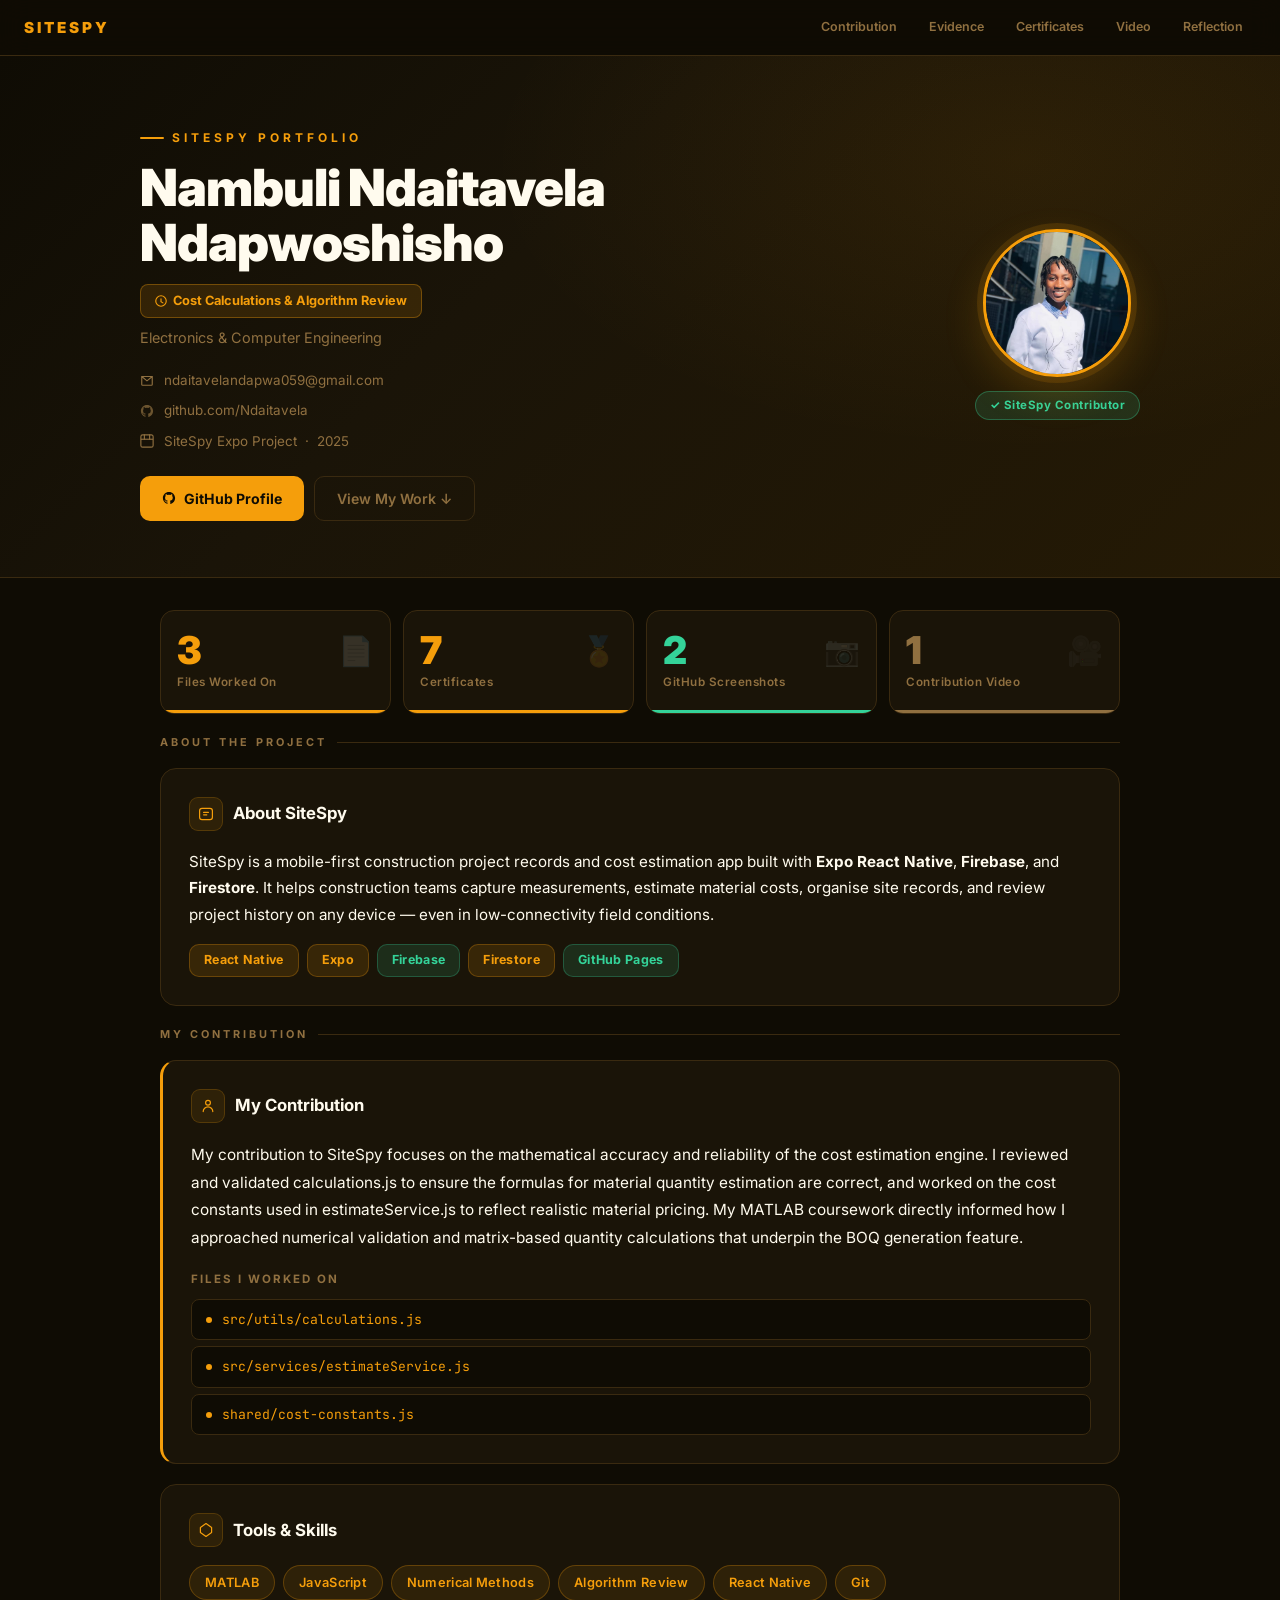
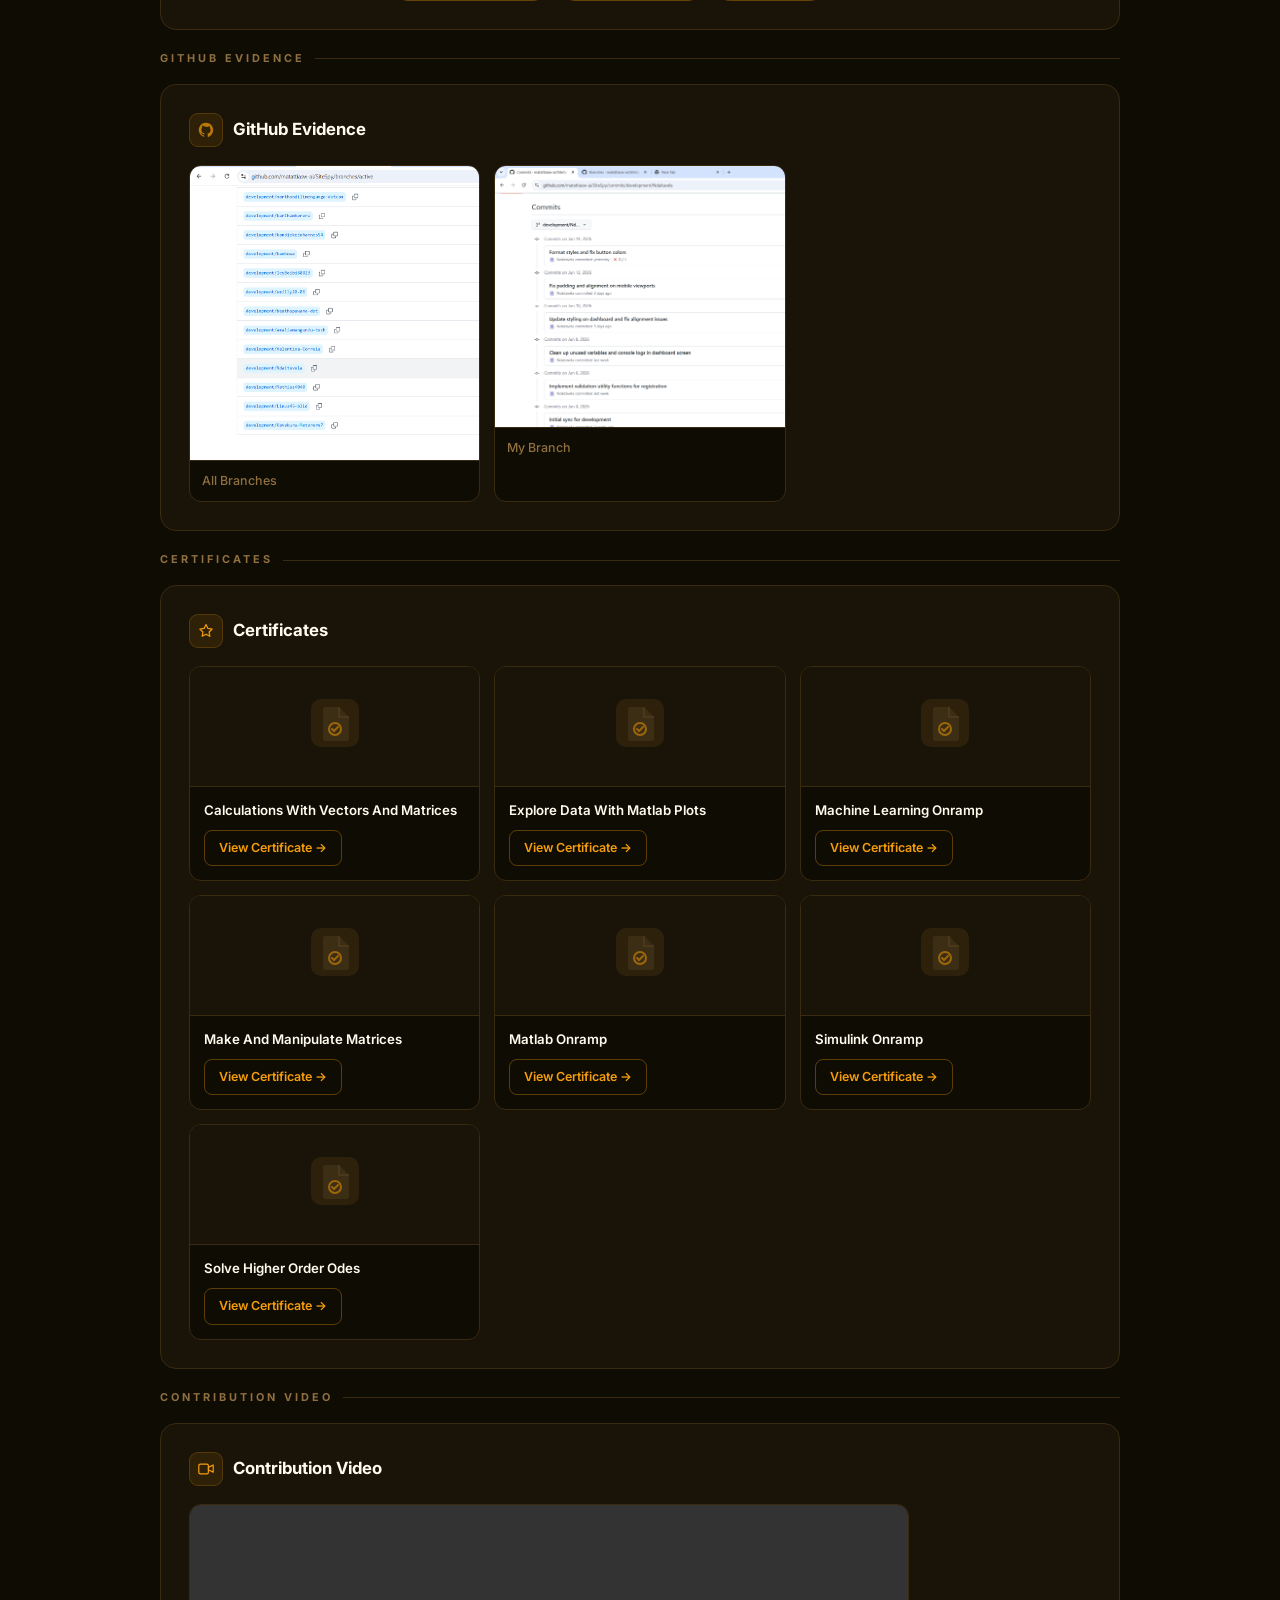
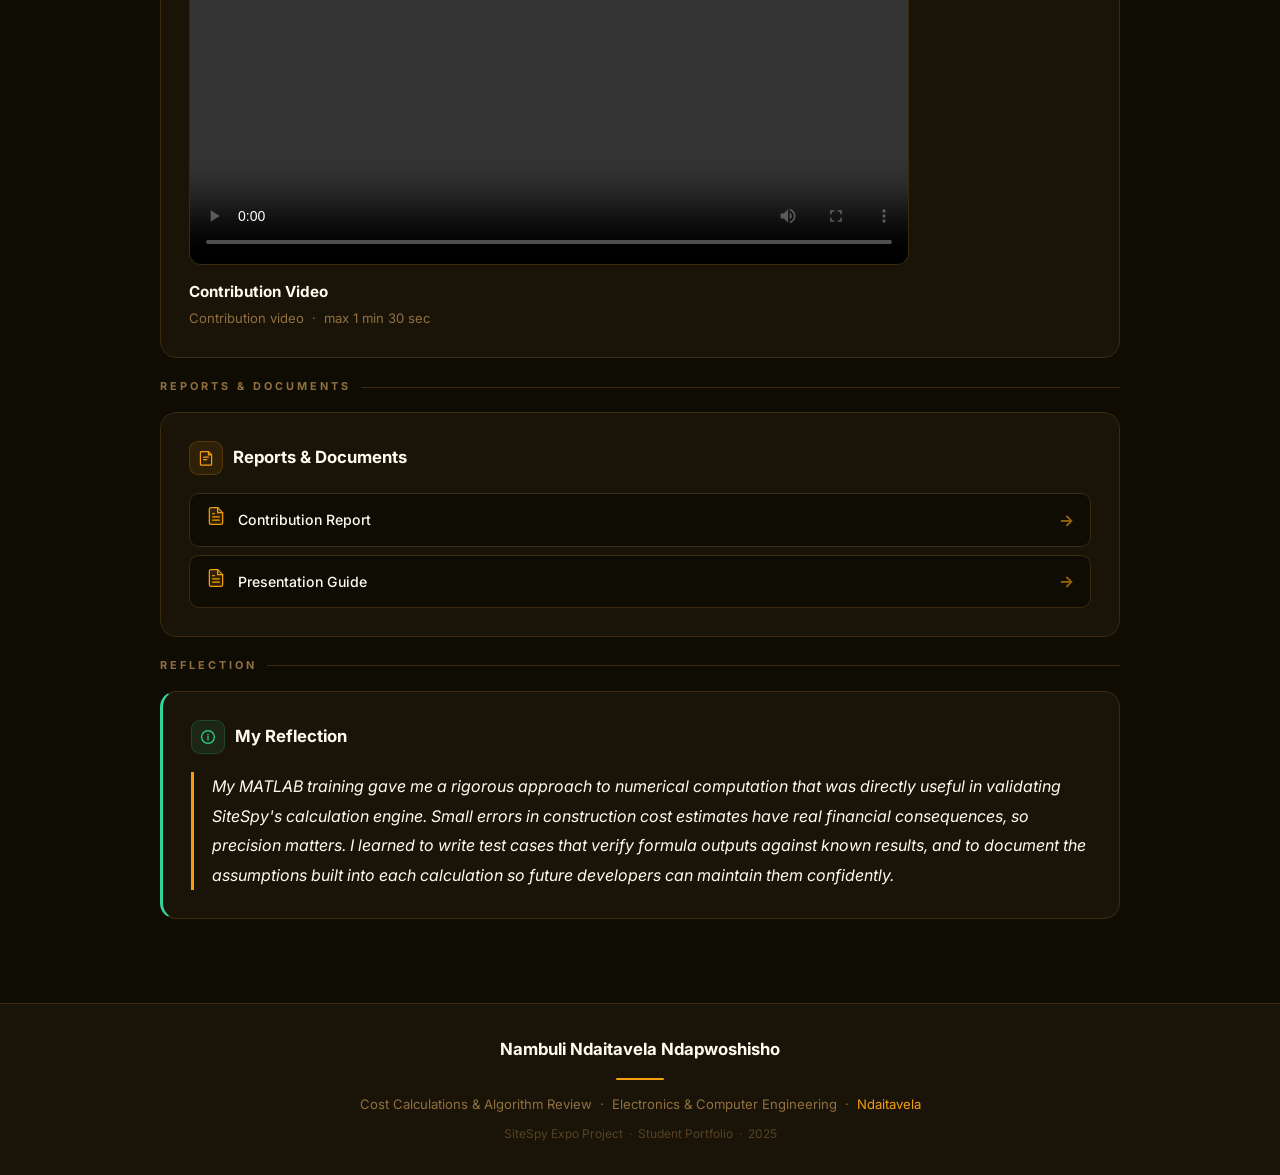
==== commit a2ea5504: "feat: premium SiteSpy portfolio overhaul" ====
--- a/site/index.html
+++ b/site/index.html
@@ -1,3 +1,4 @@
+<!-- DEPLOY_MARKER: nambulindaitavelaportfolio 20260616T072757Z 1f1fe04b -->
 <!DOCTYPE html>
 <html lang="en">
 <head>
@@ -37,6 +38,8 @@
       line-height: 1.65;
       overflow-x: hidden;
     }
+    a { color: #F59E0B; text-decoration: none; }
+    a:hover { text-decoration: underline; }
     ::selection { background: #F59E0B44; color: var(--text); }
 
     /* ── SPLASH ── */
@@ -162,30 +165,27 @@
       display: flex; align-items: center; gap: 10px;
       font-size: 0.84rem; color: #907040;
     }
-    .meta-row svg { flex-shrink: 0; opacity: 0.7; }
-    .meta-row a { color: #FFFBEE; font-weight: 500; transition: color 0.2s; }
-    .meta-row a:hover { color: #F59E0B; text-decoration: none; }
+    .meta-row a { color: #907040; }
+    .meta-row a:hover { color: #F59E0B; }
     .hero-actions { display: flex; flex-wrap: wrap; gap: 10px; }
     .btn-primary {
       display: inline-flex; align-items: center; gap: 8px;
       background: #F59E0B; color: #0F0C04;
-      font-weight: 700; font-size: 0.88rem;
-      padding: 11px 22px; border-radius: 10px;
-      border: none; cursor: pointer;
-      transition: transform 0.2s ease, box-shadow 0.2s ease;
-      text-decoration: none;
-      box-shadow: 0 4px 20px #F59E0B44;
-    }
-    .btn-primary:hover { transform: translateY(-2px); box-shadow: 0 8px 30px #F59E0B66; text-decoration: none; }
+      font-size: 0.88rem; font-weight: 700;
+      padding: 10px 22px; border-radius: 10px;
+      transition: opacity 0.2s, transform 0.15s; text-decoration: none;
+    }
+    .btn-primary:hover { opacity: 0.88; transform: translateY(-1px); text-decoration: none; }
     .btn-ghost {
       display: inline-flex; align-items: center; gap: 8px;
-      background: transparent;
-      border: 1px solid #3A2A10; color: #FFFBEE;
-      font-weight: 600; font-size: 0.88rem;
-      padding: 11px 22px; border-radius: 10px;
-      transition: all 0.2s ease; text-decoration: none;
-    }
-    .btn-ghost:hover { border-color: #F59E0B; color: #F59E0B; transform: translateY(-2px); text-decoration: none; }
+      border: 1px solid #3A2A10; color: #907040;
+      font-size: 0.88rem; font-weight: 600;
+      padding: 10px 22px; border-radius: 10px;
+      transition: all 0.2s; text-decoration: none;
+    }
+    .btn-ghost:hover { border-color: #F59E0B44; color: #FFFBEE; text-decoration: none; }
+
+    /* ── AVATAR / PROFILE IMAGE ── */
     .profile-img {
       width: 148px; height: 148px; border-radius: 50%;
       object-fit: cover;
@@ -506,7 +506,7 @@
         </div>
         <div class="meta-row">
           <svg viewBox="0 0 16 16" fill="none" width="14" height="14"><path d="M13 1H3a2 2 0 0 0-2 2v10a2 2 0 0 0 2 2h10a2 2 0 0 0 2-2V3a2 2 0 0 0-2-2z" stroke="currentColor" stroke-width="1.3"/><path d="M1 6h14" stroke="currentColor" stroke-width="1.3"/><path d="M5 1v5M11 1v5" stroke="currentColor" stroke-width="1.3" stroke-linecap="round"/></svg>
-          <span>SiteSpy Expo Project &nbsp;·&nbsp; 2025</span>
+          <span>SiteSpy Expo Project &nbsp;&middot;&nbsp; 2025</span>
         </div>
       </div>
       <div class="hero-actions">
@@ -694,13 +694,13 @@
       <h2>Contribution Video</h2>
     </div>
     <div class="video-wrap reveal">
-          <video controls preload="metadata" class="video-player" poster="">
+          <video controls preload="metadata" class="video-player">
             <source src="../assets/videos/contribution-video/contribution-video.mp4" type="video/mp4">
             <p>Your browser does not support video. <a href="../assets/videos/contribution-video/contribution-video.mp4">Download it here</a>.</p>
           </video>
           <div class="video-meta">
             <p class="video-label">Contribution Video</p>
-            <p class="video-sub">Contribution video &nbsp;·&nbsp; max 1 min 30 sec</p>
+            <p class="video-sub">Contribution video &nbsp;&middot;&nbsp; max 1 min 30 sec</p>
           </div>
         </div>
   </div>
@@ -774,7 +774,6 @@
   reveals.forEach(function(el) { io.observe(el); });
 
   // Active nav link on scroll
-  var sections = document.querySelectorAll("section, [id]");
   var navLinks = document.querySelectorAll(".nav-link");
   window.addEventListener("scroll", function() {
     var scrollY = window.scrollY + 80;
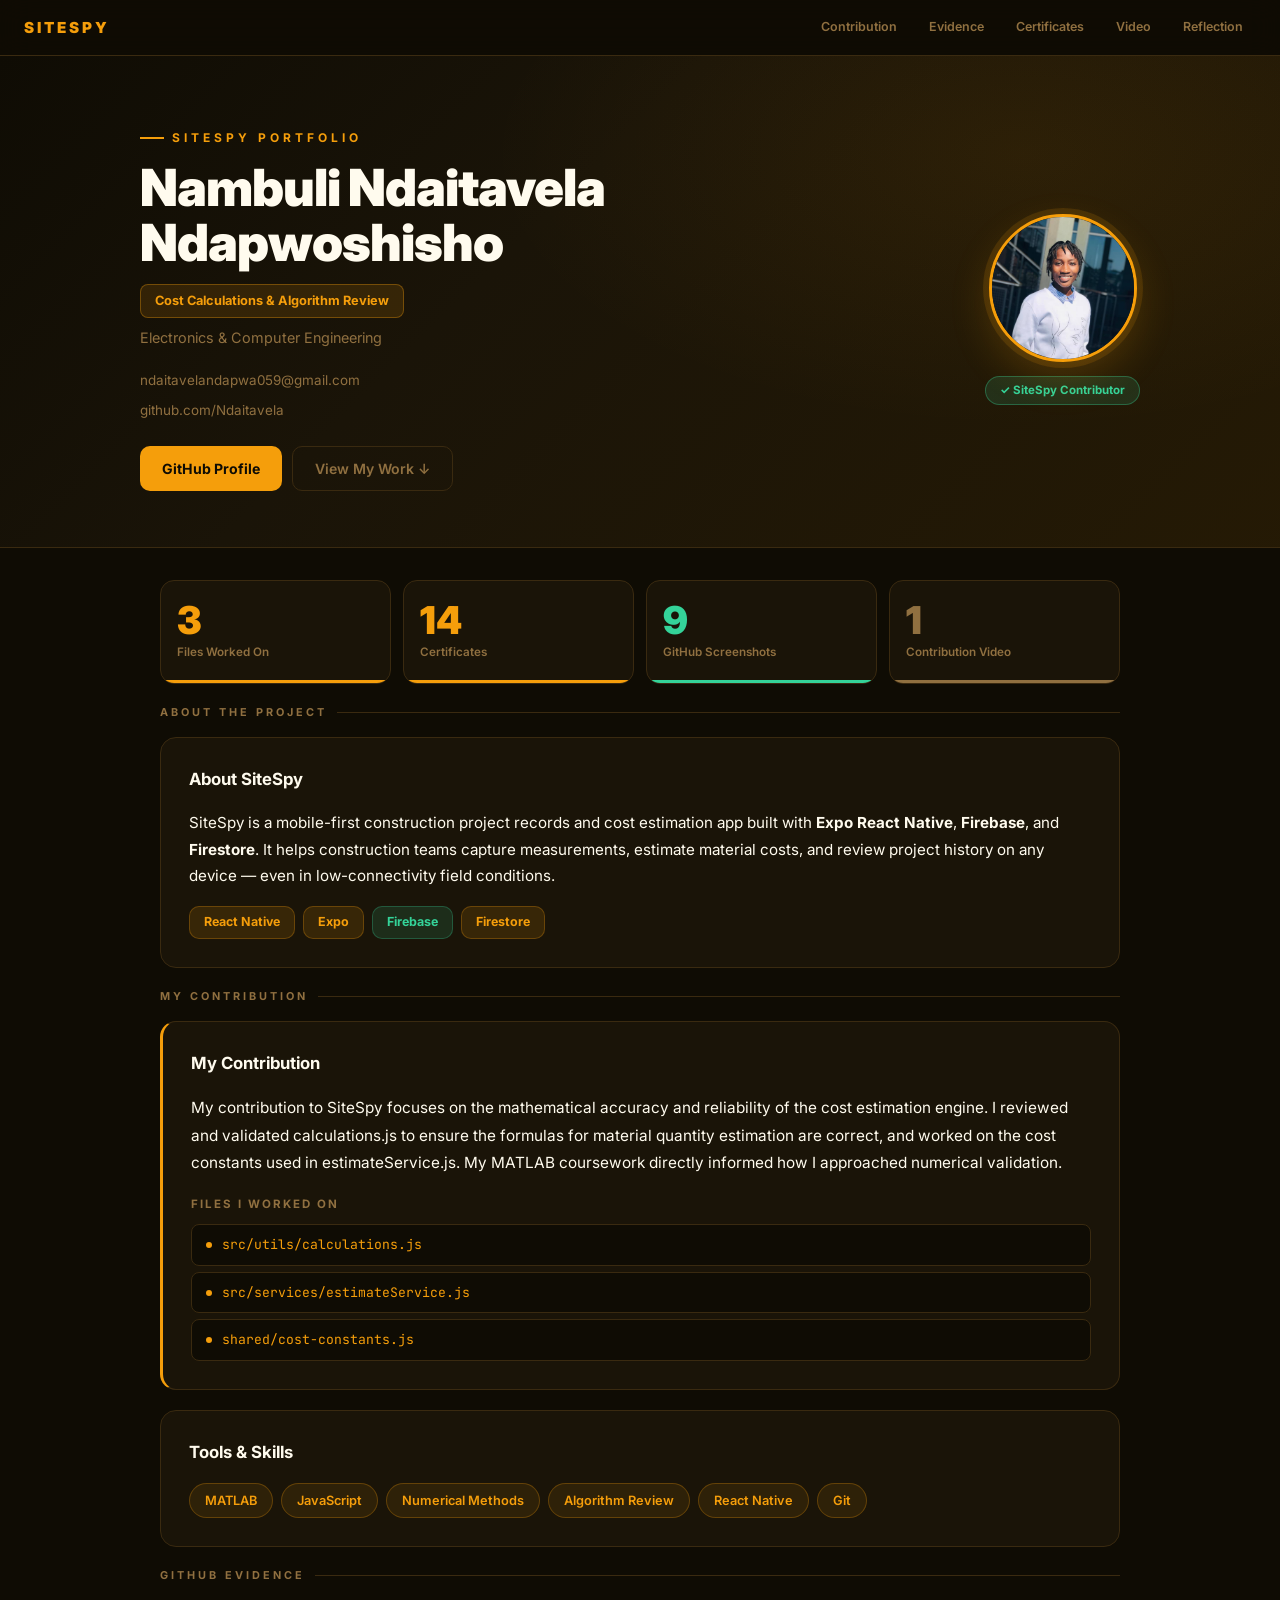
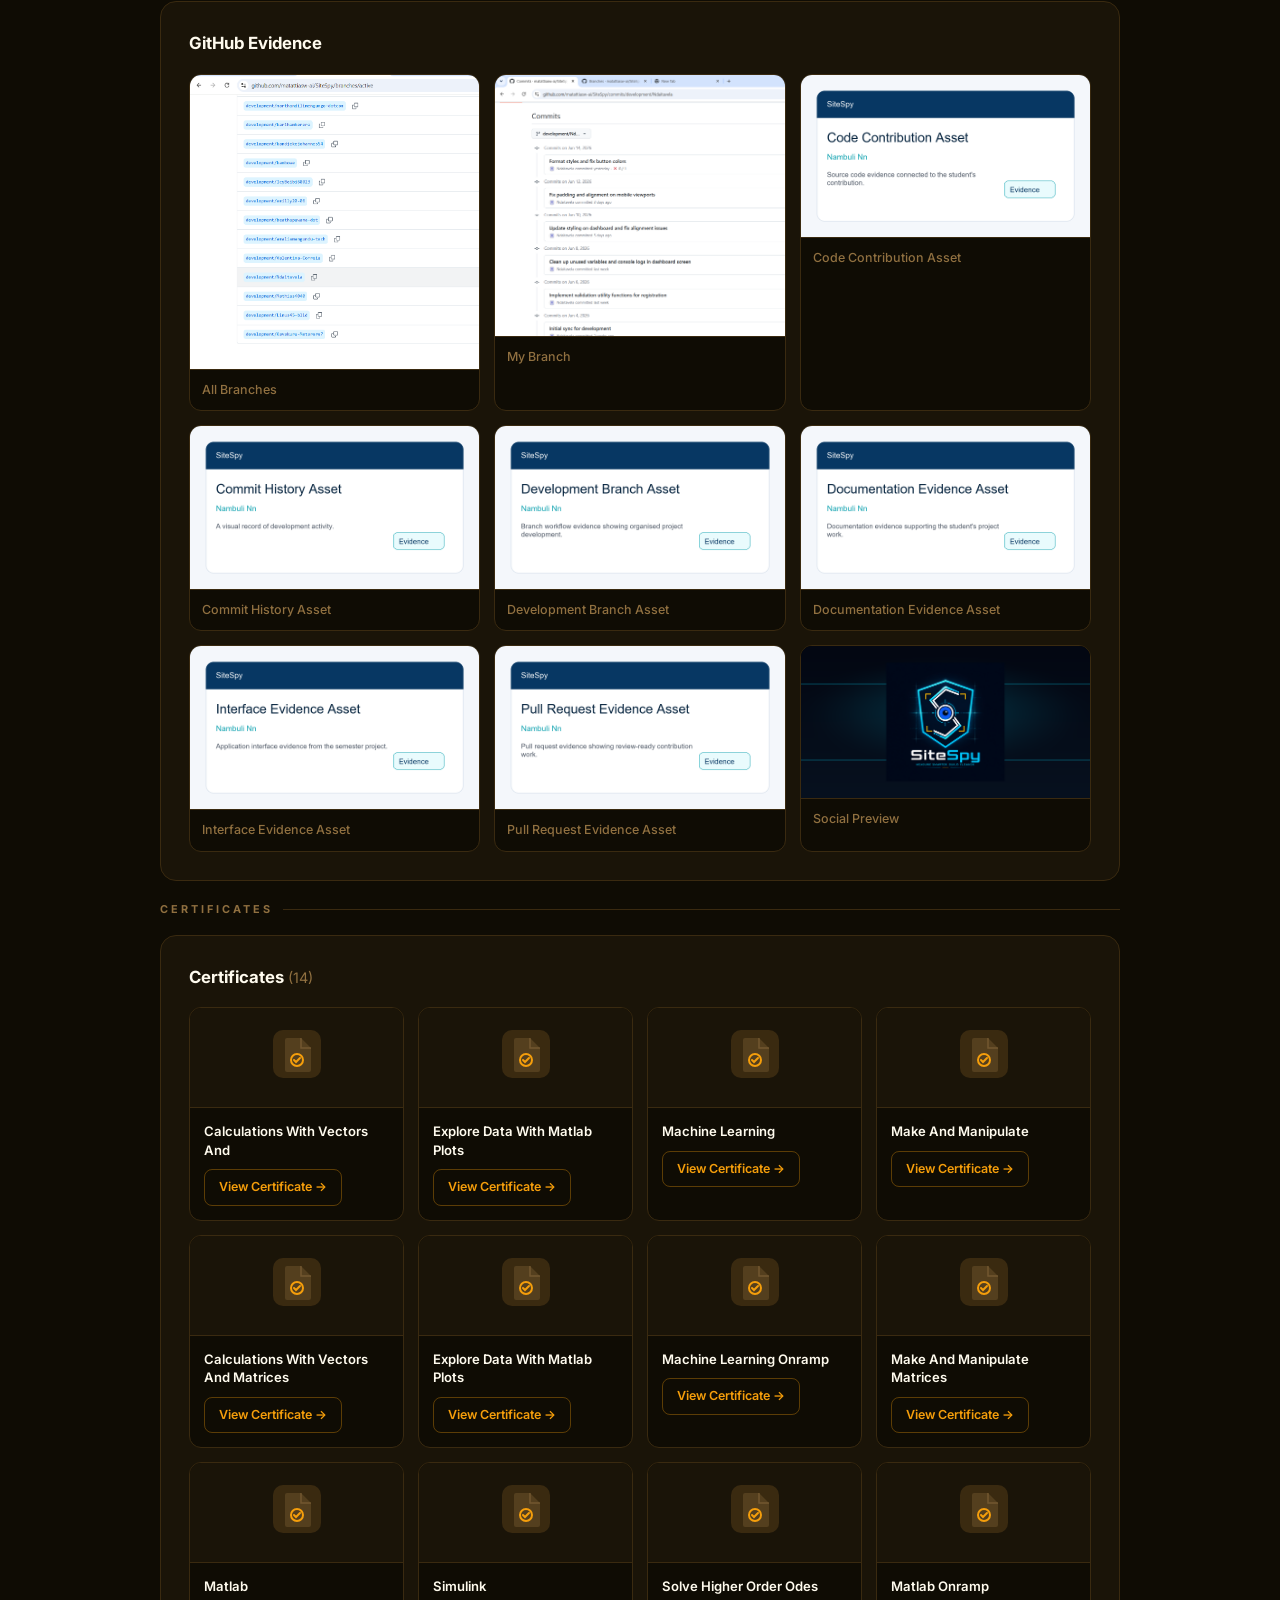
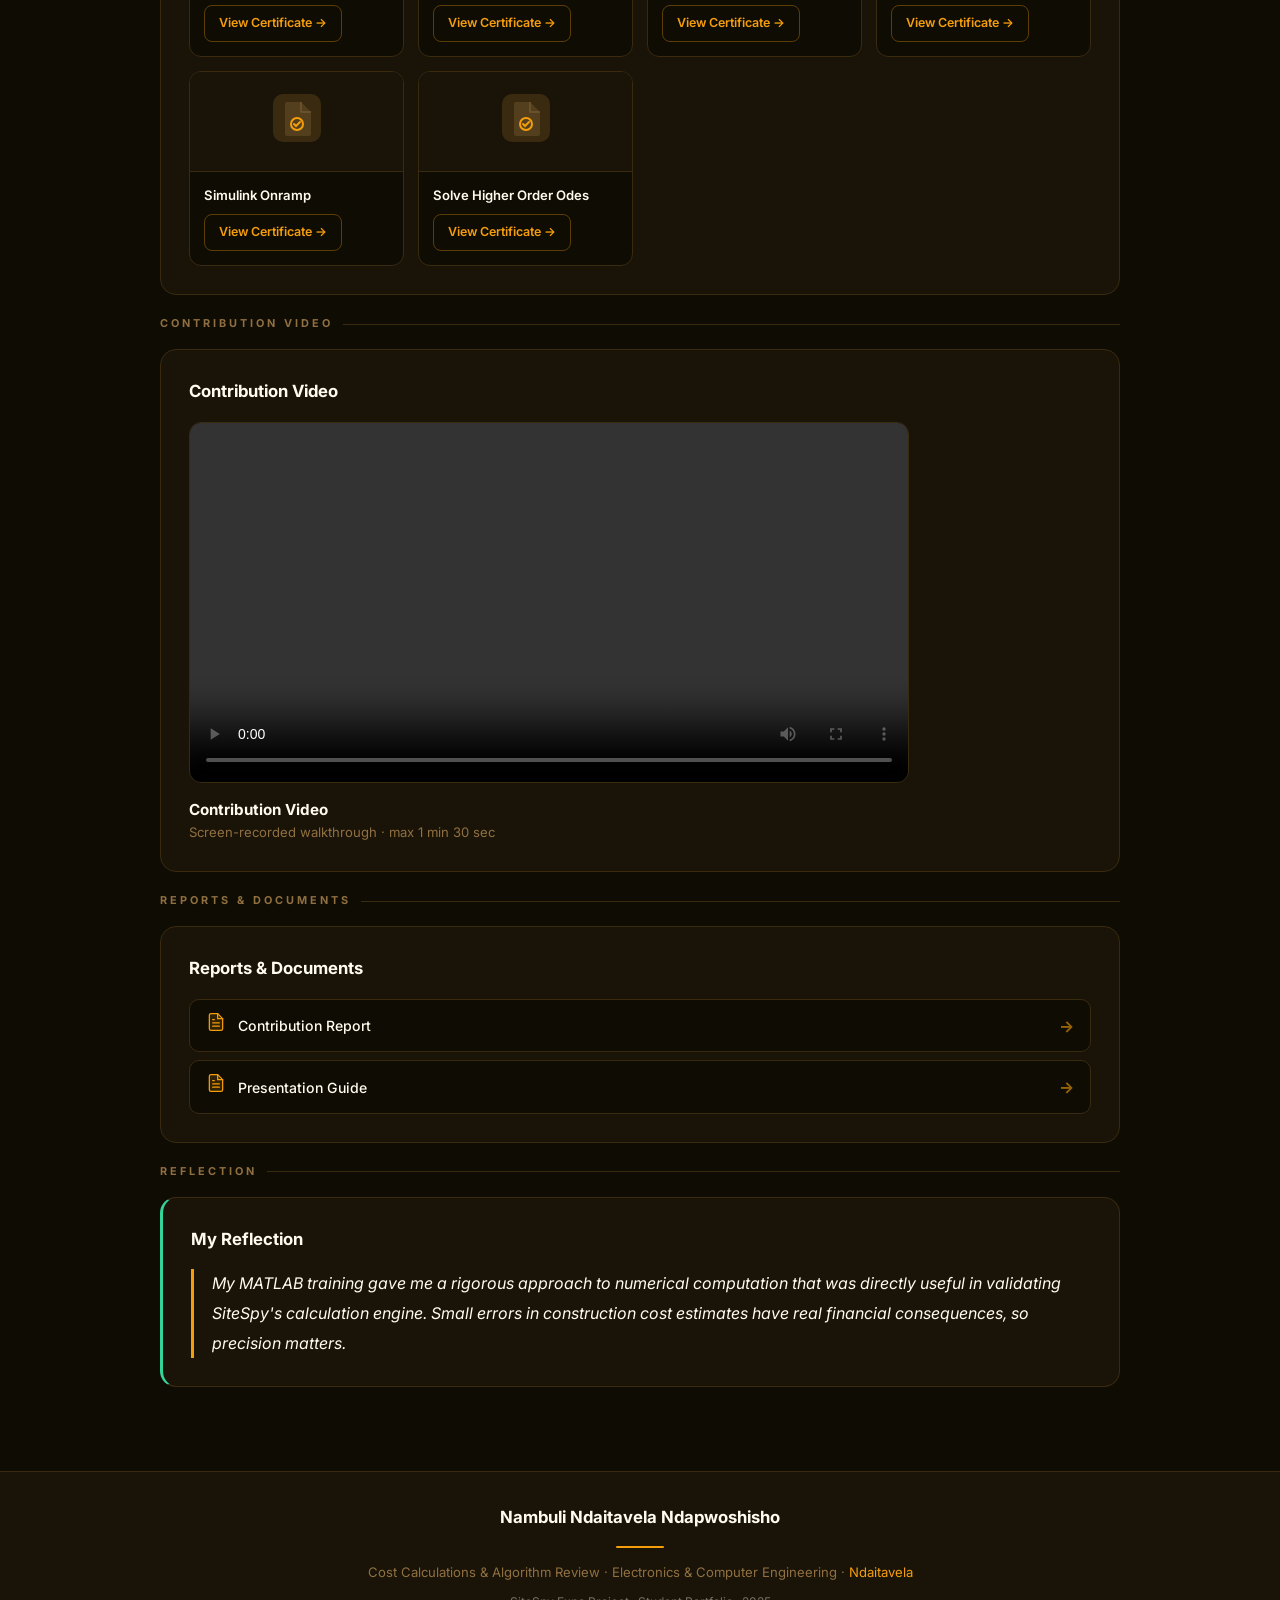
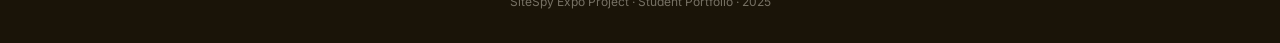
==== commit 6b1579a2: "fix: asset discovery - add certs, videos, screenshots to site/" ====
--- a/site/index.html
+++ b/site/index.html
@@ -1,478 +1,158 @@
-<!-- DEPLOY_MARKER: nambulindaitavelaportfolio 20260616T072757Z 1f1fe04b -->
+<!-- DEPLOY_MARKER: nambulindaitavelaportfolio 20260616T081043Z db2283cc -->
 <!DOCTYPE html>
 <html lang="en">
 <head>
   <meta charset="UTF-8" />
   <meta name="viewport" content="width=device-width, initial-scale=1.0" />
   <title>Nambuli Ndaitavela Ndapwoshisho | SiteSpy Portfolio</title>
-  <meta name="description" content="Nambuli Ndaitavela Ndapwoshisho — Cost Calculations &amp; Algorithm Review — SiteSpy student portfolio showcasing contribution evidence, certificates, and project reflection." />
+  <meta name="description" content="Nambuli Ndaitavela Ndapwoshisho — Cost Calculations &amp; Algorithm Review — SiteSpy student portfolio." />
   <meta property="og:title" content="Nambuli Ndaitavela Ndapwoshisho | SiteSpy Portfolio" />
-  <meta property="og:description" content="Cost Calculations &amp; Algorithm Review — Electronics &amp; Computer Engineering" />
   <meta property="og:url" content="https://Ndaitavela.github.io/NambuliNdaitavelaPortfolio/" />
-  <meta property="og:type" content="website" />
   <link rel="preconnect" href="https://fonts.googleapis.com" />
   <link rel="preconnect" href="https://fonts.gstatic.com" crossorigin />
   <link href="https://fonts.googleapis.com/css2?family=Inter:wght@400;500;600;700;900&family=JetBrains+Mono:wght@400;600&display=swap" rel="stylesheet" />
   <style>
-    *, *::before, *::after { box-sizing: border-box; margin: 0; padding: 0; }
-    :root {
-      --bg: #0F0C04;
-      --surface: #1A1408;
-      --text: #FFFBEE;
-      --muted: #907040;
-      --accent: #F59E0B;
-      --border: #3A2A10;
-      --gold: #F59E0B;
-      --success: #34D399;
-      --radius: 16px;
-      --gap: 20px;
-      --font: "Inter", system-ui, sans-serif;
-      --mono: "JetBrains Mono", monospace;
+
+    *,*::before,*::after{box-sizing:border-box;margin:0;padding:0}
+    :root{--bg:#0F0C04;--surface:#1A1408;--text:#FFFBEE;--muted:#907040;--accent:#F59E0B;--border:#3A2A10;--gold:#F59E0B;--success:#34D399;--font:"Inter",system-ui,sans-serif;--mono:"JetBrains Mono",monospace}
+    html{scroll-behavior:smooth}
+    body{font-family:var(--font);background:var(--bg);color:var(--text);line-height:1.65;overflow-x:hidden}
+    a{color:#F59E0B;text-decoration:none}
+    a:hover{text-decoration:underline}
+    #splash{position:fixed;inset:0;z-index:9999;background:#0F0C04;display:flex;flex-direction:column;align-items:center;justify-content:center;gap:20px;transition:opacity .5s ease,visibility .5s ease}
+    #splash.hidden{opacity:0;visibility:hidden;pointer-events:none}
+    .splash-wordmark{font-size:2rem;font-weight:900;letter-spacing:6px;color:#F59E0B;text-transform:uppercase;animation:fadeUp .6s ease both}
+    .splash-name{font-size:1rem;color:#907040;letter-spacing:2px;animation:fadeUp .6s ease .15s both}
+    .splash-bar{width:180px;height:3px;background:#3A2A10;border-radius:3px;overflow:hidden;animation:fadeUp .6s ease .25s both}
+    .splash-bar-fill{height:100%;width:0%;background:linear-gradient(90deg,#F59E0B,#34D399);border-radius:3px;animation:barLoad 1.2s ease .3s forwards}
+    @keyframes barLoad{to{width:100%}}
+    @keyframes fadeUp{from{opacity:0;transform:translateY(12px)}to{opacity:1;transform:translateY(0)}}
+    .reveal{opacity:0;transform:translateY(24px);transition:opacity .55s ease,transform .55s ease}
+    .reveal.visible{opacity:1;transform:translateY(0)}
+    nav{position:sticky;top:0;z-index:100;background:#0F0C04dd;backdrop-filter:blur(16px);border-bottom:1px solid #3A2A10;padding:0 24px;display:flex;align-items:center;justify-content:space-between;height:56px}
+    .nav-brand{font-weight:900;font-size:.95rem;letter-spacing:3px;color:#F59E0B;text-transform:uppercase}
+    .nav-links{display:flex;gap:6px}
+    .nav-link{font-size:.78rem;font-weight:600;color:#907040;padding:6px 12px;border-radius:8px;border:1px solid transparent;transition:all .2s;text-decoration:none}
+    .nav-link:hover{background:#3A2A10;color:#FFFBEE}
+    .hero{padding:72px 24px 56px;position:relative;overflow:hidden;border-bottom:1px solid #3A2A10}
+    .hero::before{content:"";position:absolute;inset:0;background:radial-gradient(ellipse 60% 80% at 80% 20%,#F59E0B12,transparent 70%);pointer-events:none}
+    .hero-inner{max-width:1000px;margin:0 auto;display:flex;flex-wrap:wrap;gap:40px;align-items:center;position:relative}
+    .hero-text{flex:1 1 320px}
+    .hero-photo{flex:0 0 auto;display:flex;flex-direction:column;align-items:center;gap:14px}
+    .wordmark{font-size:.75rem;font-weight:700;color:#F59E0B;letter-spacing:4px;text-transform:uppercase;margin-bottom:12px;display:flex;align-items:center;gap:8px}
+    .wordmark::before{content:"";display:block;width:24px;height:2px;background:#F59E0B}
+    h1{font-size:clamp(2rem,6vw,3.2rem);font-weight:900;color:#FFFBEE;line-height:1.08;margin-bottom:14px;letter-spacing:-.02em}
+    h2{font-size:1.05rem;font-weight:700;color:#FFFBEE;margin-bottom:16px}
+    .role-badge{display:inline-flex;align-items:center;gap:6px;background:#F59E0B22;border:1px solid #F59E0B55;color:#F59E0B;font-size:.8rem;font-weight:700;padding:5px 14px;border-radius:8px;margin-bottom:8px}
+    .dept{color:#907040;font-size:.9rem;margin-bottom:20px}
+    .hero-meta{display:flex;flex-direction:column;gap:8px;margin-bottom:24px}
+    .meta-row{font-size:.84rem;color:#907040}
+    .meta-row a{color:#907040}
+    .meta-row a:hover{color:#F59E0B}
+    .hero-actions{display:flex;flex-wrap:wrap;gap:10px}
+    .btn-primary{display:inline-flex;align-items:center;gap:8px;background:#F59E0B;color:#0F0C04;font-size:.88rem;font-weight:700;padding:10px 22px;border-radius:10px;transition:opacity .2s,transform .15s;text-decoration:none}
+    .btn-primary:hover{opacity:.88;transform:translateY(-1px);text-decoration:none}
+    .btn-ghost{display:inline-flex;align-items:center;gap:8px;border:1px solid #3A2A10;color:#907040;font-size:.88rem;font-weight:600;padding:10px 22px;border-radius:10px;transition:all .2s;text-decoration:none}
+    .btn-ghost:hover{border-color:#F59E0B44;color:#FFFBEE;text-decoration:none}
+    .profile-img{width:148px;height:148px;border-radius:50%;object-fit:cover;border:3px solid #F59E0B;box-shadow:0 0 0 6px #F59E0B22,0 16px 40px #F59E0B33;transition:transform .3s}
+    .profile-img:hover{transform:scale(1.04)}
+    .profile-avatar{width:148px;height:148px;border-radius:50%;background:linear-gradient(135deg,#1A1408,#3A2A10);border:3px solid #F59E0B66;display:flex;align-items:center;justify-content:center;font-size:3rem;font-weight:900;color:#F59E0B}
+    .contributor-badge{background:#34D39922;border:1px solid #34D39955;color:#34D399;font-size:.72rem;font-weight:700;padding:4px 14px;border-radius:20px}
+    .pulse-ring{position:absolute;width:148px;height:148px;border-radius:50%;border:2px solid #F59E0B44;animation:pulse 2.5s ease-in-out infinite}
+    @keyframes pulse{0%,100%{transform:scale(1);opacity:.4}50%{transform:scale(1.12);opacity:.1}}
+    .avatar-wrap{position:relative;display:flex;align-items:center;justify-content:center}
+    .main{max-width:1000px;margin:0 auto;padding:32px 20px 64px}
+    .section-label{font-size:.68rem;font-weight:700;letter-spacing:3px;text-transform:uppercase;color:#907040;margin-bottom:16px;display:flex;align-items:center;gap:10px}
+    .section-label::after{content:"";flex:1;height:1px;background:#3A2A10}
+    .card{background:#1A1408;border:1px solid #3A2A10;border-radius:16px;padding:28px;margin-bottom:20px;transition:box-shadow .3s,border-color .3s}
+    .card:hover{border-color:#F59E0B44;box-shadow:0 4px 24px #F59E0B11}
+    .card-accent{border-left:3px solid #F59E0B}
+    .card-success{border-left:3px solid #34D399}
+    .stats-row{display:grid;grid-template-columns:repeat(auto-fit,minmax(120px,1fr));gap:12px;margin-bottom:20px}
+    .stat-card{background:#1A1408;border:1px solid #3A2A10;border-radius:14px;padding:20px 16px;position:relative;overflow:hidden;transition:transform .2s,box-shadow .2s}
+    .stat-card:hover{transform:translateY(-3px)}
+    .stat-card::before{content:"";position:absolute;bottom:0;left:0;right:0;height:3px}
+    .stat-card.s-accent::before{background:#F59E0B}
+    .stat-card.s-gold::before{background:#F59E0B}
+    .stat-card.s-success::before{background:#34D399}
+    .stat-card.s-muted::before{background:#907040}
+    .stat-num{font-size:2.4rem;font-weight:900;line-height:1;margin-bottom:4px}
+    .stat-card.s-accent .stat-num{color:#F59E0B}
+    .stat-card.s-gold .stat-num{color:#F59E0B}
+    .stat-card.s-success .stat-num{color:#34D399}
+    .stat-card.s-muted .stat-num{color:#907040}
+    .stat-lbl{font-size:.73rem;color:#907040;font-weight:600}
+    .about-text{font-size:.95rem;line-height:1.75}
+    .tech-row{display:flex;flex-wrap:wrap;gap:8px;margin-top:16px}
+    .tech-pill{font-size:.78rem;font-weight:700;padding:5px 14px;border-radius:10px}
+    .tp-accent{background:#F59E0B22;border:1px solid #F59E0B44;color:#F59E0B}
+    .tp-gold{background:#F59E0B22;border:1px solid #F59E0B44;color:#F59E0B}
+    .tp-success{background:#34D39922;border:1px solid #34D39944;color:#34D399}
+    .contrib-text{font-size:.96rem;line-height:1.8}
+    .files-label{font-size:.72rem;font-weight:700;letter-spacing:2px;text-transform:uppercase;color:#907040;margin:18px 0 10px}
+    .files-list{list-style:none;display:flex;flex-direction:column;gap:6px}
+    .file-item{display:flex;align-items:center;gap:10px;background:#0F0C04;border:1px solid #3A2A10;border-radius:8px;padding:9px 14px;transition:border-color .2s,transform .15s;animation:fadeUp .4s ease calc(var(--i)*.06s) both}
+    .file-item:hover{border-color:#F59E0B66;transform:translateX(4px)}
+    .file-item::before{content:"";width:6px;height:6px;border-radius:50%;background:#F59E0B;flex-shrink:0}
+    .file-item code{font-family:var(--mono);font-size:.82rem;color:#F59E0B}
+    .chips{display:flex;flex-wrap:wrap;gap:8px}
+    .chip{font-size:.8rem;font-weight:600;padding:6px 15px;border-radius:20px;background:#F59E0B18;border:1px solid #F59E0B44;color:#F59E0B;transition:background .2s,transform .15s;animation:fadeUp .4s ease calc(var(--i)*.05s) both;cursor:default}
+    .chip:hover{background:#F59E0B;color:#0F0C04;transform:translateY(-2px)}
+    .gh-grid{display:grid;grid-template-columns:repeat(auto-fill,minmax(220px,1fr));gap:14px;margin-top:6px}
+    .gh-card{background:#0F0C04;border:1px solid #3A2A10;border-radius:12px;overflow:hidden;transition:transform .25s,box-shadow .25s,border-color .25s}
+    .gh-card:hover{transform:translateY(-4px);box-shadow:0 12px 32px #0F0C04;border-color:#F59E0B55}
+    .gh-img-wrap{background:#0F0C04;line-height:0}
+    .gh-img-wrap img{width:100%;display:block;border-bottom:1px solid #3A2A10}
+    .img-label{font-size:.78rem;color:#907040;padding:10px 12px;font-weight:500}
+    .cert-count{color:#907040;font-weight:400;font-size:.9rem}
+    .cert-grid{display:grid;grid-template-columns:repeat(auto-fill,minmax(200px,1fr));gap:14px;margin-top:6px}
+    .cert-card{background:#0F0C04;border:1px solid #3A2A10;border-radius:12px;overflow:hidden;display:flex;flex-direction:column;transition:transform .25s,box-shadow .25s,border-color .25s}
+    .cert-card:hover{transform:translateY(-4px);box-shadow:0 12px 32px #0F0C04;border-color:#F59E0B55}
+    .cert-thumb{background:#1A1408;border-bottom:1px solid #3A2A10;height:100px;display:flex;align-items:center;justify-content:center}
+    .cert-body{padding:14px;display:flex;flex-direction:column;gap:10px;flex:1}
+    .cert-name{font-size:.82rem;font-weight:600;line-height:1.4}
+    .btn-outline{display:inline-flex;align-items:center;border:1px solid #F59E0B55;color:#F59E0B;font-size:.78rem;font-weight:600;padding:7px 14px;border-radius:8px;transition:all .2s;text-decoration:none;align-self:flex-start}
+    .btn-outline:hover{background:#F59E0B;color:#0F0C04;text-decoration:none}
+    .video-wrap{display:flex;flex-direction:column;gap:14px}
+    .video-player{width:100%;max-width:720px;border-radius:12px;border:1px solid #3A2A10;background:#0F0C04;display:block}
+    .video-label{font-size:.95rem;font-weight:700}
+    .video-sub{font-size:.82rem;color:#907040}
+    .reports-list{display:flex;flex-direction:column;gap:8px;margin-top:6px}
+    .report-row{display:flex;align-items:center;gap:12px;background:#0F0C04;border:1px solid #3A2A10;border-radius:10px;padding:12px 16px;text-decoration:none;color:#FFFBEE;transition:all .2s}
+    .report-row:hover{border-color:#F59E0B66;transform:translateX(4px);text-decoration:none}
+    .report-name{flex:1;font-size:.88rem;font-weight:500}
+    .report-arrow{color:#F59E0B;font-weight:700;opacity:.6}
+    .empty-state{background:#0F0C04;border:1px dashed #3A2A10;border-radius:14px;padding:32px 24px;display:flex;flex-direction:column;align-items:center;gap:10px;text-align:center}
+    .empty-title{font-size:.95rem;font-weight:700;color:#907040}
+    .empty-sub{font-size:.82rem;color:#907040;opacity:.7;max-width:280px;line-height:1.6}
+    .reflection-text{font-size:1rem;line-height:1.85;font-style:italic;border-left:3px solid #F59E0B;padding-left:18px}
+    footer{background:#1A1408;border-top:1px solid #3A2A10;padding:32px 24px;text-align:center}
+    .footer-name{font-size:1.05rem;font-weight:700;margin-bottom:6px}
+    .footer-sub{font-size:.82rem;color:#907040}
+    .footer-sub a{color:#F59E0B}
+    .footer-divider{width:48px;height:2px;background:#F59E0B;border-radius:2px;margin:14px auto}
+    @media(max-width:640px){
+      .hero{padding:48px 16px 40px}
+      h1{font-size:2rem}
+      .nav-links{display:none}
+      .main{padding:20px 14px 48px}
+      .card{padding:20px 16px}
+      .stats-row{grid-template-columns:repeat(2,1fr)}
+      .gh-grid,.cert-grid{grid-template-columns:1fr}
+      .profile-img,.profile-avatar{width:110px;height:110px}
+      .pulse-ring{width:110px;height:110px}
     }
-    html { scroll-behavior: smooth; font-size: 16px; }
-    body {
-      font-family: var(--font);
-      background: var(--bg);
-      color: var(--text);
-      min-height: 100vh;
-      line-height: 1.65;
-      overflow-x: hidden;
-    }
-    a { color: #F59E0B; text-decoration: none; }
-    a:hover { text-decoration: underline; }
-    ::selection { background: #F59E0B44; color: var(--text); }
-
-    /* ── SPLASH ── */
-    #splash {
-      position: fixed; inset: 0; z-index: 9999;
-      background: #0F0C04;
-      display: flex; flex-direction: column;
-      align-items: center; justify-content: center; gap: 20px;
-      transition: opacity 0.5s ease, visibility 0.5s ease;
-    }
-    #splash.hidden { opacity: 0; visibility: hidden; pointer-events: none; }
-    .splash-wordmark {
-      font-size: 2rem; font-weight: 900; letter-spacing: 6px;
-      color: #F59E0B; text-transform: uppercase;
-      animation: fadeUp 0.6s ease both;
-    }
-    .splash-name {
-      font-size: 1rem; color: #907040; letter-spacing: 2px;
-      animation: fadeUp 0.6s ease 0.15s both;
-    }
-    .splash-bar {
-      width: 180px; height: 3px;
-      background: #3A2A10;
-      border-radius: 3px; overflow: hidden;
-      animation: fadeUp 0.6s ease 0.25s both;
-    }
-    .splash-bar-fill {
-      height: 100%; width: 0%;
-      background: linear-gradient(90deg, #F59E0B, #34D399);
-      border-radius: 3px;
-      animation: barLoad 1.2s ease 0.3s forwards;
-    }
-    @keyframes barLoad { to { width: 100%; } }
-    @keyframes fadeUp {
-      from { opacity:0; transform:translateY(12px); }
-      to   { opacity:1; transform:translateY(0); }
-    }
-
-    /* ── SCROLL REVEAL ── */
-    .reveal {
-      opacity: 0; transform: translateY(24px);
-      transition: opacity 0.55s ease, transform 0.55s ease;
-    }
-    .reveal.visible { opacity: 1; transform: translateY(0); }
-
-    /* ── NAV ── */
-    nav {
-      position: sticky; top: 0; z-index: 100;
-      background: #0F0C04dd;
-      backdrop-filter: blur(16px);
-      border-bottom: 1px solid #3A2A10;
-      padding: 0 24px;
-      display: flex; align-items: center; justify-content: space-between;
-      height: 56px;
-    }
-    .nav-brand {
-      font-weight: 900; font-size: 0.95rem;
-      letter-spacing: 3px; color: #F59E0B; text-transform: uppercase;
-    }
-    .nav-links { display: flex; gap: 6px; }
-    .nav-link {
-      font-size: 0.78rem; font-weight: 600;
-      color: #907040; padding: 6px 12px; border-radius: 8px;
-      border: 1px solid transparent;
-      transition: all 0.2s ease; text-decoration: none;
-    }
-    .nav-link:hover { background: #3A2A10; color: #FFFBEE; border-color: #3A2A10; text-decoration: none; }
-    .nav-link.active { background: #F59E0B22; color: #F59E0B; border-color: #F59E0B44; }
-
-    /* ── HERO ── */
-    .hero {
-      background: linear-gradient(135deg, #0F0C04 0%, #1A1408 40%, #F59E0B18 100%);
-      border-bottom: 1px solid #3A2A10;
-      padding: 72px 24px 56px;
-      position: relative; overflow: hidden;
-    }
-    .hero::before {
-      content: "";
-      position: absolute; inset: 0;
-      background: radial-gradient(ellipse 60% 80% at 80% 20%, #F59E0B12, transparent 70%);
-      pointer-events: none;
-    }
-    .hero-inner {
-      max-width: 1000px; margin: 0 auto;
-      display: flex; flex-wrap: wrap;
-      gap: 40px; align-items: center;
-      position: relative;
-    }
-    .hero-text { flex: 1 1 320px; }
-    .hero-photo { flex: 0 0 auto; display: flex; flex-direction: column; align-items: center; gap: 14px; }
-    .wordmark {
-      font-size: 0.75rem; font-weight: 700;
-      color: #F59E0B; letter-spacing: 4px;
-      text-transform: uppercase; margin-bottom: 12px;
-      display: flex; align-items: center; gap: 8px;
-    }
-    .wordmark::before {
-      content: ""; display: block;
-      width: 24px; height: 2px;
-      background: #F59E0B; border-radius: 2px;
-    }
-    h1 {
-      font-size: clamp(2rem, 6vw, 3.2rem);
-      font-weight: 900; color: #FFFBEE;
-      line-height: 1.08; margin-bottom: 14px;
-      letter-spacing: -0.02em;
-    }
-    .role-badge {
-      display: inline-flex; align-items: center; gap: 6px;
-      background: #F59E0B22;
-      border: 1px solid #F59E0B55;
-      color: #F59E0B;
-      font-size: 0.8rem; font-weight: 700;
-      padding: 5px 14px; border-radius: 8px;
-      margin-bottom: 8px;
-    }
-    .dept { color: #907040; font-size: 0.9rem; margin-bottom: 20px; }
-    .hero-meta {
-      display: flex; flex-direction: column; gap: 8px;
-      margin-bottom: 24px;
-    }
-    .meta-row {
-      display: flex; align-items: center; gap: 10px;
-      font-size: 0.84rem; color: #907040;
-    }
-    .meta-row a { color: #907040; }
-    .meta-row a:hover { color: #F59E0B; }
-    .hero-actions { display: flex; flex-wrap: wrap; gap: 10px; }
-    .btn-primary {
-      display: inline-flex; align-items: center; gap: 8px;
-      background: #F59E0B; color: #0F0C04;
-      font-size: 0.88rem; font-weight: 700;
-      padding: 10px 22px; border-radius: 10px;
-      transition: opacity 0.2s, transform 0.15s; text-decoration: none;
-    }
-    .btn-primary:hover { opacity: 0.88; transform: translateY(-1px); text-decoration: none; }
-    .btn-ghost {
-      display: inline-flex; align-items: center; gap: 8px;
-      border: 1px solid #3A2A10; color: #907040;
-      font-size: 0.88rem; font-weight: 600;
-      padding: 10px 22px; border-radius: 10px;
-      transition: all 0.2s; text-decoration: none;
-    }
-    .btn-ghost:hover { border-color: #F59E0B44; color: #FFFBEE; text-decoration: none; }
-
-    /* ── AVATAR / PROFILE IMAGE ── */
-    .profile-img {
-      width: 148px; height: 148px; border-radius: 50%;
-      object-fit: cover;
-      border: 3px solid #F59E0B;
-      box-shadow: 0 0 0 6px #F59E0B22, 0 16px 40px #F59E0B33;
-      transition: transform 0.3s ease;
-    }
-    .profile-img:hover { transform: scale(1.04); }
-    .profile-avatar {
-      width: 148px; height: 148px; border-radius: 50%;
-      background: linear-gradient(135deg, #1A1408, #3A2A10);
-      border: 3px solid #F59E0B66;
-      box-shadow: 0 0 0 6px #F59E0B11;
-      display: flex; align-items: center; justify-content: center;
-      font-size: 3rem; font-weight: 900; color: #F59E0B;
-      letter-spacing: -2px;
-    }
-    .contributor-badge {
-      background: #34D39922;
-      border: 1px solid #34D39955;
-      color: #34D399;
-      font-size: 0.72rem; font-weight: 700;
-      padding: 4px 14px; border-radius: 20px;
-      letter-spacing: 0.5px;
-    }
-    .pulse-ring {
-      position: absolute;
-      width: 148px; height: 148px; border-radius: 50%;
-      border: 2px solid #F59E0B44;
-      animation: pulse 2.5s ease-in-out infinite;
-    }
-    @keyframes pulse { 0%,100% { transform:scale(1); opacity:0.4; } 50% { transform:scale(1.12); opacity:0.1; } }
-    .avatar-wrap { position: relative; display: flex; align-items: center; justify-content: center; }
-
-    /* ── MAIN LAYOUT ── */
-    .main { max-width: 1000px; margin: 0 auto; padding: 32px 20px 64px; }
-    .section-label {
-      font-size: 0.68rem; font-weight: 700; letter-spacing: 3px;
-      text-transform: uppercase; color: #907040;
-      margin-bottom: 16px; display: flex; align-items: center; gap: 10px;
-    }
-    .section-label::after {
-      content: ""; flex: 1; height: 1px; background: #3A2A10;
-    }
-
-    /* ── CARDS ── */
-    .card {
-      background: #1A1408;
-      border: 1px solid #3A2A10;
-      border-radius: var(--radius);
-      padding: 28px;
-      margin-bottom: var(--gap);
-      transition: box-shadow 0.3s ease, border-color 0.3s ease;
-    }
-    .card:hover { border-color: #F59E0B44; box-shadow: 0 4px 24px #F59E0B11; }
-    .card-accent { border-left: 3px solid #F59E0B; }
-    .card-gold { border-left: 3px solid #F59E0B; }
-    .card-success { border-left: 3px solid #34D399; }
-    .card-title {
-      display: flex; align-items: center; gap: 10px;
-      margin-bottom: 18px;
-    }
-    .card-title h2 {
-      font-size: 1.05rem; font-weight: 700; color: #FFFBEE;
-    }
-    .card-title-icon {
-      width: 34px; height: 34px; border-radius: 9px;
-      background: #F59E0B18; border: 1px solid #F59E0B33;
-      display: flex; align-items: center; justify-content: center;
-      flex-shrink: 0;
-    }
-
-    /* ── STATS ── */
-    .stats-row {
-      display: grid;
-      grid-template-columns: repeat(auto-fit, minmax(120px, 1fr));
-      gap: 12px; margin-bottom: var(--gap);
-    }
-    .stat-card {
-      background: #1A1408; border: 1px solid #3A2A10;
-      border-radius: 14px; padding: 20px 16px;
-      position: relative; overflow: hidden;
-      transition: transform 0.2s, box-shadow 0.2s;
-    }
-    .stat-card:hover { transform: translateY(-3px); box-shadow: 0 8px 24px #0F0C0488; }
-    .stat-card::before {
-      content: ""; position: absolute;
-      bottom: 0; left: 0; right: 0; height: 3px;
-    }
-    .stat-card.s-accent::before { background: #F59E0B; }
-    .stat-card.s-gold::before { background: #F59E0B; }
-    .stat-card.s-success::before { background: #34D399; }
-    .stat-card.s-muted::before { background: #907040; }
-    .stat-num { font-size: 2.4rem; font-weight: 900; line-height: 1; margin-bottom: 4px; }
-    .stat-card.s-accent .stat-num { color: #F59E0B; }
-    .stat-card.s-gold .stat-num { color: #F59E0B; }
-    .stat-card.s-success .stat-num { color: #34D399; }
-    .stat-card.s-muted .stat-num { color: #907040; }
-    .stat-lbl { font-size: 0.73rem; color: #907040; font-weight: 600; letter-spacing: 0.5px; }
-    .stat-icon { position: absolute; top: 16px; right: 16px; opacity: 0.12; font-size: 1.8rem; }
-
-    /* ── ABOUT SITESPY ── */
-    .about-text { color: #FFFBEE; font-size: 0.95rem; line-height: 1.75; }
-    .tech-row { display: flex; flex-wrap: wrap; gap: 8px; margin-top: 16px; }
-    .tech-pill {
-      font-size: 0.78rem; font-weight: 700;
-      padding: 5px 14px; border-radius: 10px; letter-spacing: 0.3px;
-    }
-    .tp-accent { background: #F59E0B22; border: 1px solid #F59E0B44; color: #F59E0B; }
-    .tp-gold   { background: #F59E0B22;   border: 1px solid #F59E0B44;   color: #F59E0B; }
-    .tp-success{ background: #34D39922;border: 1px solid #34D39944;color: #34D399; }
-
-    /* ── CONTRIBUTION ── */
-    .contrib-text { font-size: 0.96rem; line-height: 1.8; color: #FFFBEE; }
-    .files-label { font-size: 0.72rem; font-weight: 700; letter-spacing: 2px; text-transform: uppercase; color: #907040; margin: 18px 0 10px; }
-    .files-list { list-style: none; display: flex; flex-direction: column; gap: 6px; }
-    .file-item {
-      display: flex; align-items: center; gap: 10px;
-      background: #0F0C04; border: 1px solid #3A2A10;
-      border-radius: 8px; padding: 9px 14px;
-      transition: border-color 0.2s, transform 0.15s;
-      animation: fadeUp 0.4s ease calc(var(--i)*0.06s) both;
-    }
-    .file-item:hover { border-color: #F59E0B66; transform: translateX(4px); }
-    .file-item::before {
-      content: "";
-      width: 6px; height: 6px; border-radius: 50%;
-      background: #F59E0B; flex-shrink: 0;
-    }
-    .file-item code {
-      font-family: var(--mono); font-size: 0.82rem;
-      color: #F59E0B; background: none; padding: 0;
-    }
-
-    /* ── SKILLS ── */
-    .chips { display: flex; flex-wrap: wrap; gap: 8px; }
-    .chip {
-      font-size: 0.8rem; font-weight: 600;
-      padding: 6px 15px; border-radius: 20px;
-      background: #F59E0B18; border: 1px solid #F59E0B44;
-      color: #F59E0B; letter-spacing: 0.3px;
-      transition: background 0.2s, transform 0.15s;
-      animation: fadeUp 0.4s ease calc(var(--i)*0.05s) both;
-    }
-    .chip:hover { background: #F59E0B; color: #0F0C04; transform: translateY(-2px); }
-
-    /* ── GITHUB EVIDENCE ── */
-    .gh-grid {
-      display: grid;
-      grid-template-columns: repeat(auto-fill, minmax(260px, 1fr));
-      gap: 14px; margin-top: 6px;
-    }
-    .gh-card {
-      background: #0F0C04; border: 1px solid #3A2A10;
-      border-radius: 12px; overflow: hidden;
-      transition: transform 0.25s ease, box-shadow 0.25s ease, border-color 0.25s;
-    }
-    .gh-card:hover { transform: translateY(-4px); box-shadow: 0 12px 32px #0F0C04; border-color: #F59E0B55; }
-    .gh-img-wrap { background: #0F0C04; line-height: 0; }
-    .gh-img-wrap img { width: 100%; display: block; border-bottom: 1px solid #3A2A10; }
-    .gh-placeholder {
-      height: 160px; display: flex; align-items: center; justify-content: center;
-    }
-    .gh-placeholder svg { width: 64px; height: 64px; }
-    .img-label { font-size: 0.78rem; color: #907040; padding: 10px 12px; font-weight: 500; }
-
-    /* ── CERTIFICATES ── */
-    .cert-grid {
-      display: grid;
-      grid-template-columns: repeat(auto-fill, minmax(220px, 1fr));
-      gap: 14px; margin-top: 6px;
-    }
-    .cert-card {
-      background: #0F0C04; border: 1px solid #3A2A10;
-      border-radius: 12px; overflow: hidden;
-      display: flex; flex-direction: column;
-      transition: transform 0.25s, box-shadow 0.25s, border-color 0.25s;
-    }
-    .cert-card:hover { transform: translateY(-4px); box-shadow: 0 12px 32px #0F0C04; border-color: #F59E0B55; }
-    .cert-thumb {
-      background: #1A1408; border-bottom: 1px solid #3A2A10;
-      height: 120px; display: flex; align-items: center; justify-content: center;
-      overflow: hidden;
-    }
-    .cert-thumb .cert-preview { width: 100%; height: 100%; object-fit: cover; }
-    .cert-icon-wrap { opacity: 0.6; }
-    .cert-body { padding: 14px; display: flex; flex-direction: column; gap: 10px; flex: 1; }
-    .cert-name { font-size: 0.83rem; font-weight: 600; color: #FFFBEE; line-height: 1.4; }
-    .btn-outline {
-      display: inline-flex; align-items: center; gap: 6px;
-      border: 1px solid #F59E0B55; color: #F59E0B;
-      font-size: 0.78rem; font-weight: 600;
-      padding: 7px 14px; border-radius: 8px;
-      transition: all 0.2s ease; text-decoration: none;
-      align-self: flex-start;
-    }
-    .btn-outline:hover { background: #F59E0B; color: #0F0C04; border-color: #F59E0B; text-decoration: none; }
-
-    /* ── VIDEO ── */
-    .video-wrap { display: flex; flex-direction: column; gap: 14px; }
-    .video-player {
-      width: 100%; max-width: 720px;
-      border-radius: 12px; border: 1px solid #3A2A10;
-      background: #0F0C04; display: block;
-    }
-    .video-meta { display: flex; flex-direction: column; gap: 4px; }
-    .video-label { font-size: 0.95rem; font-weight: 700; color: #FFFBEE; }
-    .video-sub { font-size: 0.82rem; color: #907040; }
-
-    /* ── REPORTS ── */
-    .reports-list { display: flex; flex-direction: column; gap: 8px; margin-top: 6px; }
-    .report-row {
-      display: flex; align-items: center; gap: 12px;
-      background: #0F0C04; border: 1px solid #3A2A10;
-      border-radius: 10px; padding: 12px 16px;
-      text-decoration: none; color: #FFFBEE;
-      transition: all 0.2s ease;
-    }
-    .report-row:hover { border-color: #F59E0B66; transform: translateX(4px); background: #F59E0B08; text-decoration: none; }
-    .report-icon { flex-shrink: 0; }
-    .report-name { flex: 1; font-size: 0.88rem; font-weight: 500; color: #FFFBEE; }
-    .report-arrow { color: #F59E0B; font-weight: 700; opacity: 0.6; }
-
-    /* ── EMPTY STATES ── */
-    .empty-state {
-      background: #0F0C04;
-      border: 1px dashed #3A2A10;
-      border-radius: 14px;
-      padding: 40px 24px;
-      display: flex; flex-direction: column;
-      align-items: center; gap: 12px;
-      text-align: center;
-    }
-    .empty-icon { opacity: 0.6; }
-    .empty-title { font-size: 0.95rem; font-weight: 700; color: #907040; }
-    .empty-sub { font-size: 0.82rem; color: #907040; opacity: 0.7; max-width: 280px; line-height: 1.6; }
-
-    /* ── REFLECTION ── */
-    .reflection-text {
-      font-size: 1rem; line-height: 1.85;
-      color: #FFFBEE; font-style: italic;
-      border-left: 3px solid #F59E0B;
-      padding-left: 18px;
-    }
-
-    /* ── FOOTER ── */
-    footer {
-      background: #1A1408;
-      border-top: 1px solid #3A2A10;
-      padding: 32px 24px; text-align: center;
-    }
-    .footer-name { font-size: 1.05rem; font-weight: 700; color: #FFFBEE; margin-bottom: 6px; }
-    .footer-sub { font-size: 0.82rem; color: #907040; }
-    .footer-sub a { color: #F59E0B; }
-    .footer-divider { width: 48px; height: 2px; background: #F59E0B; border-radius: 2px; margin: 14px auto; }
-
-    /* ── MOBILE ── */
-    @media (max-width: 640px) {
-      .hero { padding: 48px 16px 40px; }
-      .hero-inner { gap: 28px; }
-      h1 { font-size: 2rem; }
-      nav { padding: 0 16px; }
-      .nav-links { display: none; }
-      .main { padding: 20px 14px 48px; }
-      .card { padding: 20px 16px; }
-      .stats-row { grid-template-columns: repeat(2, 1fr); }
-      .gh-grid { grid-template-columns: 1fr; }
-      .cert-grid { grid-template-columns: 1fr; }
-      .profile-img, .profile-avatar { width: 110px; height: 110px; }
-      .pulse-ring { width: 110px; height: 110px; }
-    }
-    @media (max-width: 480px) {
-      h1 { font-size: 1.7rem; }
-      .btn-primary, .btn-ghost { width: 100%; justify-content: center; }
-    }
+
   </style>
 </head>
 <body>
 
-<!-- SPLASH -->
 <div id="splash">
   <div class="splash-wordmark">SiteSpy</div>
   <div class="splash-name">Nambuli Ndaitavela Ndapwoshisho</div>
   <div class="splash-bar"><div class="splash-bar-fill"></div></div>
 </div>
 
-<!-- NAV -->
 <nav>
   <span class="nav-brand">SiteSpy</span>
   <div class="nav-links">
@@ -484,36 +164,19 @@
   </div>
 </nav>
 
-<!-- HERO -->
-<section class="hero">
+<section class="hero" style="background:linear-gradient(135deg, #0F0C04 0%, #1A1408 40%, #F59E0B18 100%)">
   <div class="hero-inner">
     <div class="hero-text">
       <div class="wordmark">SiteSpy Portfolio</div>
       <h1>Nambuli Ndaitavela Ndapwoshisho</h1>
-      <div class="role-badge">
-        <svg viewBox="0 0 16 16" fill="none" width="12" height="12"><circle cx="8" cy="8" r="7" stroke="currentColor" stroke-width="1.5"/><path d="M8 5v4l2.5 1.5" stroke="currentColor" stroke-width="1.5" stroke-linecap="round"/></svg>
-        Cost Calculations &amp; Algorithm Review
-      </div>
+      <div class="role-badge">Cost Calculations &amp; Algorithm Review</div>
       <p class="dept">Electronics &amp; Computer Engineering</p>
       <div class="hero-meta">
-        <div class="meta-row">
-          <svg viewBox="0 0 16 16" fill="none" width="14" height="14"><path d="M2 4l6 5 6-5M2 4h12v9a1 1 0 0 1-1 1H3a1 1 0 0 1-1-1V4z" stroke="currentColor" stroke-width="1.3"/></svg>
-          <a href="mailto:ndaitavelandapwa059@gmail.com">ndaitavelandapwa059@gmail.com</a>
-        </div>
-        <div class="meta-row">
-          <svg viewBox="0 0 16 16" fill="none" width="14" height="14"><path d="M8 1C4 1 1 4 1 8c0 3.1 2 5.7 4.8 6.7.4.1.5-.2.5-.4v-1.3c-2 .4-2.4-.9-2.4-.9-.3-.8-.8-1-.8-1-.6-.4 0-.4 0-.4.7 0 1.1.7 1.1.7.6 1 1.6.7 2 .6 0-.5.2-.7.5-.9-1.6-.2-3.2-.8-3.2-3.5 0-.8.3-1.4.7-1.9-.1-.2-.3-.9 0-1.9 0 0 .6-.2 2 .7a6.7 6.7 0 0 1 3.5 0c1.3-.9 1.9-.7 1.9-.7.3 1 .1 1.7 0 1.9.5.5.7 1.1.7 1.9 0 2.7-1.7 3.3-3.3 3.5.3.2.5.7.5 1.4v2c0 .2.1.5.5.4C13 13.7 15 11.1 15 8c0-3.9-3.1-7-7-7z" fill="currentColor" opacity=".7"/></svg>
-          <a href="https://github.com/Ndaitavela" target="_blank">github.com/Ndaitavela</a>
-        </div>
-        <div class="meta-row">
-          <svg viewBox="0 0 16 16" fill="none" width="14" height="14"><path d="M13 1H3a2 2 0 0 0-2 2v10a2 2 0 0 0 2 2h10a2 2 0 0 0 2-2V3a2 2 0 0 0-2-2z" stroke="currentColor" stroke-width="1.3"/><path d="M1 6h14" stroke="currentColor" stroke-width="1.3"/><path d="M5 1v5M11 1v5" stroke="currentColor" stroke-width="1.3" stroke-linecap="round"/></svg>
-          <span>SiteSpy Expo Project &nbsp;&middot;&nbsp; 2025</span>
-        </div>
+        <div class="meta-row"><a href="mailto:ndaitavelandapwa059@gmail.com">ndaitavelandapwa059@gmail.com</a></div>
+        <div class="meta-row"><a href="https://github.com/Ndaitavela" target="_blank">github.com/Ndaitavela</a></div>
       </div>
       <div class="hero-actions">
-        <a href="https://github.com/Ndaitavela" target="_blank" class="btn-primary">
-          <svg viewBox="0 0 16 16" fill="none" width="14" height="14"><path d="M8 1C4 1 1 4 1 8c0 3.1 2 5.7 4.8 6.7.4.1.5-.2.5-.4v-1.3c-2 .4-2.4-.9-2.4-.9-.3-.8-.8-1-.8-1-.6-.4 0-.4 0-.4.7 0 1.1.7 1.1.7.6 1 1.6.7 2 .6 0-.5.2-.7.5-.9-1.6-.2-3.2-.8-3.2-3.5 0-.8.3-1.4.7-1.9-.1-.2-.3-.9 0-1.9 0 0 .6-.2 2 .7a6.7 6.7 0 0 1 3.5 0c1.3-.9 1.9-.7 1.9-.7.3 1 .1 1.7 0 1.9.5.5.7 1.1.7 1.9 0 2.7-1.7 3.3-3.3 3.5.3.2.5.7.5 1.4v2c0 .2.1.5.5.4C13 13.7 15 11.1 15 8c0-3.9-3.1-7-7-7z" fill="currentColor"/></svg>
-          GitHub Profile
-        </a>
+        <a href="https://github.com/Ndaitavela" target="_blank" class="btn-primary">GitHub Profile</a>
         <a href="#contribution" class="btn-ghost">View My Work &darr;</a>
       </div>
     </div>
@@ -527,218 +190,369 @@
   </div>
 </section>
 
-<!-- MAIN -->
 <main class="main">
 
-  <!-- Stats -->
   <div class="stats-row">
-    <div class="stat-card s-accent reveal" style="--i:0">
-      <span class="stat-icon">&#128196;</span>
-      <div class="stat-num">3</div>
-      <div class="stat-lbl">Files Worked On</div>
-    </div>
-    <div class="stat-card s-gold reveal" style="--i:1">
-      <span class="stat-icon">&#127941;</span>
-      <div class="stat-num">7</div>
-      <div class="stat-lbl">Certificates</div>
-    </div>
-    <div class="stat-card s-success reveal" style="--i:2">
-      <span class="stat-icon">&#128247;</span>
-      <div class="stat-num">2</div>
-      <div class="stat-lbl">GitHub Screenshots</div>
-    </div>
-    <div class="stat-card s-muted reveal" style="--i:3">
-      <span class="stat-icon">&#127909;</span>
-      <div class="stat-num">1</div>
-      <div class="stat-lbl">Contribution Video</div>
-    </div>
-  </div>
-
-  <!-- About SiteSpy -->
+    <div class="stat-card s-accent reveal"><div class="stat-num">3</div><div class="stat-lbl">Files Worked On</div></div>
+    <div class="stat-card s-gold  reveal"><div class="stat-num">14</div><div class="stat-lbl">Certificates</div></div>
+    <div class="stat-card s-success reveal"><div class="stat-num">9</div><div class="stat-lbl">GitHub Screenshots</div></div>
+    <div class="stat-card s-muted reveal"><div class="stat-num">1</div><div class="stat-lbl">Contribution Video</div></div>
+  </div>
+
   <div class="section-label">About the Project</div>
   <div class="card reveal">
-    <div class="card-title">
-      <div class="card-title-icon">
-        <svg viewBox="0 0 20 20" fill="none" width="16" height="16"><rect x="2" y="3" width="16" height="14" rx="3" stroke="#F59E0B" stroke-width="1.5"/><path d="M7 8h6M7 11h4" stroke="#F59E0B" stroke-width="1.5" stroke-linecap="round"/></svg>
-      </div>
-      <h2>About SiteSpy</h2>
-    </div>
-    <p class="about-text">SiteSpy is a mobile-first construction project records and cost estimation app built with <strong>Expo React Native</strong>, <strong>Firebase</strong>, and <strong>Firestore</strong>. It helps construction teams capture measurements, estimate material costs, organise site records, and review project history on any device — even in low-connectivity field conditions.</p>
+    <h2>About SiteSpy</h2>
+    <p class="about-text">SiteSpy is a mobile-first construction project records and cost estimation app built with <strong>Expo React Native</strong>, <strong>Firebase</strong>, and <strong>Firestore</strong>. It helps construction teams capture measurements, estimate material costs, and review project history on any device — even in low-connectivity field conditions.</p>
     <div class="tech-row">
       <span class="tech-pill tp-accent">React Native</span>
       <span class="tech-pill tp-gold">Expo</span>
       <span class="tech-pill tp-success">Firebase</span>
       <span class="tech-pill tp-accent">Firestore</span>
-      <span class="tech-pill tp-success">GitHub Pages</span>
     </div>
   </div>
 
-  <!-- My Contribution -->
   <div class="section-label" id="contribution">My Contribution</div>
   <div class="card card-accent reveal">
-    <div class="card-title">
-      <div class="card-title-icon">
-        <svg viewBox="0 0 20 20" fill="none" width="16" height="16"><circle cx="10" cy="6" r="3" stroke="#F59E0B" stroke-width="1.5"/><path d="M4 17c0-3.3 2.7-6 6-6s6 2.7 6 6" stroke="#F59E0B" stroke-width="1.5" stroke-linecap="round"/></svg>
-      </div>
-      <h2>My Contribution</h2>
-    </div>
-    <p class="contrib-text">My contribution to SiteSpy focuses on the mathematical accuracy and reliability of the cost estimation engine. I reviewed and validated calculations.js to ensure the formulas for material quantity estimation are correct, and worked on the cost constants used in estimateService.js to reflect realistic material pricing. My MATLAB coursework directly informed how I approached numerical validation and matrix-based quantity calculations that underpin the BOQ generation feature.</p>
+    <h2>My Contribution</h2>
+    <p class="contrib-text">My contribution to SiteSpy focuses on the mathematical accuracy and reliability of the cost estimation engine. I reviewed and validated calculations.js to ensure the formulas for material quantity estimation are correct, and worked on the cost constants used in estimateService.js. My MATLAB coursework directly informed how I approached numerical validation.</p>
     <p class="files-label">Files I Worked On</p>
     <ul class="files-list"><li class="file-item" style="--i:0"><code>src/utils/calculations.js</code></li><li class="file-item" style="--i:1"><code>src/services/estimateService.js</code></li><li class="file-item" style="--i:2"><code>shared/cost-constants.js</code></li></ul>
   </div>
 
-  <!-- Skills -->
   <div class="card reveal">
-    <div class="card-title">
-      <div class="card-title-icon">
-        <svg viewBox="0 0 20 20" fill="none" width="16" height="16"><path d="M10 2L3 7v6l7 5 7-5V7l-7-5z" stroke="#F59E0B" stroke-width="1.5" stroke-linejoin="round"/></svg>
-      </div>
-      <h2>Tools &amp; Skills</h2>
-    </div>
+    <h2>Tools &amp; Skills</h2>
     <div class="chips"><span class="chip" style="--i:0">MATLAB</span><span class="chip" style="--i:1">JavaScript</span><span class="chip" style="--i:2">Numerical Methods</span><span class="chip" style="--i:3">Algorithm Review</span><span class="chip" style="--i:4">React Native</span><span class="chip" style="--i:5">Git</span></div>
   </div>
 
-  <!-- GitHub Evidence -->
   <div class="section-label" id="evidence">GitHub Evidence</div>
   <div class="card reveal">
-    <div class="card-title">
-      <div class="card-title-icon">
-        <svg viewBox="0 0 20 20" fill="none" width="16" height="16"><path d="M10 1C5.03 1 1 5.03 1 10c0 3.98 2.58 7.36 6.16 8.55.45.08.61-.2.61-.44v-1.55c-2.5.54-3.03-1.2-3.03-1.2-.41-1.04-.99-1.32-.99-1.32-.81-.55.06-.54.06-.54.9.06 1.37.92 1.37.92.8 1.37 2.08.97 2.59.74.08-.58.31-.97.57-1.19-1.98-.23-4.06-.99-4.06-4.4 0-.97.35-1.77.92-2.39-.09-.23-.4-1.13.09-2.36 0 0 .75-.24 2.45.91A8.52 8.52 0 0 1 10 5.8a8.52 8.52 0 0 1 2.24.3c1.7-1.15 2.45-.91 2.45-.91.49 1.23.18 2.13.09 2.36.57.62.92 1.42.92 2.39 0 3.42-2.08 4.17-4.07 4.39.32.28.6.82.6 1.65v2.45c0 .24.16.52.62.43C16.42 17.36 19 13.98 19 10c0-4.97-4.03-9-9-9z" fill="#F59E0B" opacity=".7"/></svg>
-      </div>
-      <h2>GitHub Evidence</h2>
-    </div>
+    <h2>GitHub Evidence</h2>
     <div class="gh-grid"><div class="gh-card reveal" style="--i:0">
-                  <div class="gh-img-wrap"><img src="[data-uri]" alt="All Branches" loading="lazy" /></div>
-                  <p class="img-label">All Branches</p>
-                </div><div class="gh-card reveal" style="--i:1">
-                  <div class="gh-img-wrap"><img src="[data-uri]" alt="My Branch" loading="lazy" /></div>
-                  <p class="img-label">My Branch</p>
-                </div></div>
-  </div>
-
-  <!-- Certificates -->
+              <div class="gh-img-wrap">
+                <img src="assets/github/all_branches.png" alt="All Branches" loading="lazy" />
+              </div>
+              <p class="img-label">All Branches</p>
+            </div><div class="gh-card reveal" style="--i:1">
+              <div class="gh-img-wrap">
+                <img src="assets/github/my_branch.png" alt="My Branch" loading="lazy" />
+              </div>
+              <p class="img-label">My Branch</p>
+            </div><div class="gh-card reveal" style="--i:2">
+              <div class="gh-img-wrap">
+                <img src="assets/github/code-contribution-asset.png" alt="Code  Contribution  Asset" loading="lazy" />
+              </div>
+              <p class="img-label">Code  Contribution  Asset</p>
+            </div><div class="gh-card reveal" style="--i:3">
+              <div class="gh-img-wrap">
+                <img src="assets/github/commit-history-asset.png" alt="Commit  History  Asset" loading="lazy" />
+              </div>
+              <p class="img-label">Commit  History  Asset</p>
+            </div><div class="gh-card reveal" style="--i:4">
+              <div class="gh-img-wrap">
+                <img src="assets/github/development-branch-asset.png" alt="Development  Branch  Asset" loading="lazy" />
+              </div>
+              <p class="img-label">Development  Branch  Asset</p>
+            </div><div class="gh-card reveal" style="--i:5">
+              <div class="gh-img-wrap">
+                <img src="assets/github/documentation-evidence-asset.png" alt="Documentation  Evidence  Asset" loading="lazy" />
+              </div>
+              <p class="img-label">Documentation  Evidence  Asset</p>
+            </div><div class="gh-card reveal" style="--i:6">
+              <div class="gh-img-wrap">
+                <img src="assets/github/interface-evidence-asset.png" alt="Interface  Evidence  Asset" loading="lazy" />
+              </div>
+              <p class="img-label">Interface  Evidence  Asset</p>
+            </div><div class="gh-card reveal" style="--i:7">
+              <div class="gh-img-wrap">
+                <img src="assets/github/pull-request-evidence-asset.png" alt="Pull  Request  Evidence  Asset" loading="lazy" />
+              </div>
+              <p class="img-label">Pull  Request  Evidence  Asset</p>
+            </div><div class="gh-card reveal" style="--i:8">
+              <div class="gh-img-wrap">
+                <img src="assets/github/social-preview.png" alt="Social  Preview" loading="lazy" />
+              </div>
+              <p class="img-label">Social  Preview</p>
+            </div></div>
+  </div>
+
   <div class="section-label" id="certificates">Certificates</div>
   <div class="card reveal">
-    <div class="card-title">
-      <div class="card-title-icon">
-        <svg viewBox="0 0 20 20" fill="none" width="16" height="16"><path d="M10 2l2.4 4.8 5.3.8-3.8 3.7.9 5.3L10 14l-4.8 2.6.9-5.3L2.3 7.6l5.3-.8L10 2z" stroke="#F59E0B" stroke-width="1.5" stroke-linejoin="round"/></svg>
-      </div>
-      <h2>Certificates</h2>
-    </div>
+    <h2>Certificates <span class="cert-count">(14)</span></h2>
     <div class="cert-grid"><div class="cert-card reveal" style="--i:0">
               <div class="cert-thumb">
-                <div class="cert-icon-wrap"><svg viewBox="0 0 48 48" fill="none" width="48" height="48"><rect width="48" height="48" rx="10" fill="#3A2A10"/><path d="M14 8h14l10 10v22a2 2 0 0 1-2 2H14a2 2 0 0 1-2-2V10a2 2 0 0 1 2-2z" fill="#907040" opacity=".3"/><path d="M28 8v10h10" fill="none" stroke="#907040" stroke-width="1.5" opacity=".5"/><circle cx="24" cy="30" r="6" fill="none" stroke="#F59E0B" stroke-width="2"/><path d="M21 30l2 2 4-4" stroke="#F59E0B" stroke-width="2" stroke-linecap="round"/></svg></div>
+                <div class="cert-icon-wrap">
+                  <svg viewBox="0 0 48 48" fill="none" width="48" height="48">
+                    <rect width="48" height="48" rx="10" fill="#3A2A10"/>
+                    <path d="M14 8h14l10 10v22a2 2 0 0 1-2 2H14a2 2 0 0 1-2-2V10a2 2 0 0 1 2-2z" fill="#907040" opacity=".3"/>
+                    <path d="M28 8v10h10" fill="none" stroke="#907040" stroke-width="1.5" opacity=".5"/>
+                    <circle cx="24" cy="30" r="6" fill="none" stroke="#F59E0B" stroke-width="2"/>
+                    <path d="M21 30l2 2 4-4" stroke="#F59E0B" stroke-width="2" stroke-linecap="round"/>
+                  </svg>
+                </div>
+              </div>
+              <div class="cert-body">
+                <p class="cert-name">Calculations With Vectors And</p>
+                <a href="assets/certs/Calculations_with_Vectors_and_Matrices.pdf" target="_blank" class="btn-outline">View Certificate &rarr;</a>
+              </div>
+            </div><div class="cert-card reveal" style="--i:1">
+              <div class="cert-thumb">
+                <div class="cert-icon-wrap">
+                  <svg viewBox="0 0 48 48" fill="none" width="48" height="48">
+                    <rect width="48" height="48" rx="10" fill="#3A2A10"/>
+                    <path d="M14 8h14l10 10v22a2 2 0 0 1-2 2H14a2 2 0 0 1-2-2V10a2 2 0 0 1 2-2z" fill="#907040" opacity=".3"/>
+                    <path d="M28 8v10h10" fill="none" stroke="#907040" stroke-width="1.5" opacity=".5"/>
+                    <circle cx="24" cy="30" r="6" fill="none" stroke="#F59E0B" stroke-width="2"/>
+                    <path d="M21 30l2 2 4-4" stroke="#F59E0B" stroke-width="2" stroke-linecap="round"/>
+                  </svg>
+                </div>
+              </div>
+              <div class="cert-body">
+                <p class="cert-name">Explore Data With Matlab Plots</p>
+                <a href="assets/certs/Explore_Data_with_MATLAB_Plots.pdf" target="_blank" class="btn-outline">View Certificate &rarr;</a>
+              </div>
+            </div><div class="cert-card reveal" style="--i:2">
+              <div class="cert-thumb">
+                <div class="cert-icon-wrap">
+                  <svg viewBox="0 0 48 48" fill="none" width="48" height="48">
+                    <rect width="48" height="48" rx="10" fill="#3A2A10"/>
+                    <path d="M14 8h14l10 10v22a2 2 0 0 1-2 2H14a2 2 0 0 1-2-2V10a2 2 0 0 1 2-2z" fill="#907040" opacity=".3"/>
+                    <path d="M28 8v10h10" fill="none" stroke="#907040" stroke-width="1.5" opacity=".5"/>
+                    <circle cx="24" cy="30" r="6" fill="none" stroke="#F59E0B" stroke-width="2"/>
+                    <path d="M21 30l2 2 4-4" stroke="#F59E0B" stroke-width="2" stroke-linecap="round"/>
+                  </svg>
+                </div>
+              </div>
+              <div class="cert-body">
+                <p class="cert-name">Machine Learning</p>
+                <a href="assets/certs/Machine_Learning_Onramp.pdf" target="_blank" class="btn-outline">View Certificate &rarr;</a>
+              </div>
+            </div><div class="cert-card reveal" style="--i:3">
+              <div class="cert-thumb">
+                <div class="cert-icon-wrap">
+                  <svg viewBox="0 0 48 48" fill="none" width="48" height="48">
+                    <rect width="48" height="48" rx="10" fill="#3A2A10"/>
+                    <path d="M14 8h14l10 10v22a2 2 0 0 1-2 2H14a2 2 0 0 1-2-2V10a2 2 0 0 1 2-2z" fill="#907040" opacity=".3"/>
+                    <path d="M28 8v10h10" fill="none" stroke="#907040" stroke-width="1.5" opacity=".5"/>
+                    <circle cx="24" cy="30" r="6" fill="none" stroke="#F59E0B" stroke-width="2"/>
+                    <path d="M21 30l2 2 4-4" stroke="#F59E0B" stroke-width="2" stroke-linecap="round"/>
+                  </svg>
+                </div>
+              </div>
+              <div class="cert-body">
+                <p class="cert-name">Make And Manipulate</p>
+                <a href="assets/certs/Make_and_Manipulate_Matrices.pdf" target="_blank" class="btn-outline">View Certificate &rarr;</a>
+              </div>
+            </div><div class="cert-card reveal" style="--i:4">
+              <div class="cert-thumb">
+                <div class="cert-icon-wrap">
+                  <svg viewBox="0 0 48 48" fill="none" width="48" height="48">
+                    <rect width="48" height="48" rx="10" fill="#3A2A10"/>
+                    <path d="M14 8h14l10 10v22a2 2 0 0 1-2 2H14a2 2 0 0 1-2-2V10a2 2 0 0 1 2-2z" fill="#907040" opacity=".3"/>
+                    <path d="M28 8v10h10" fill="none" stroke="#907040" stroke-width="1.5" opacity=".5"/>
+                    <circle cx="24" cy="30" r="6" fill="none" stroke="#F59E0B" stroke-width="2"/>
+                    <path d="M21 30l2 2 4-4" stroke="#F59E0B" stroke-width="2" stroke-linecap="round"/>
+                  </svg>
+                </div>
               </div>
               <div class="cert-body">
                 <p class="cert-name">Calculations With Vectors And Matrices</p>
-                <a href="../assets/certificates/Calculations with Vectors and Matrices.pdf" target="_blank" class="btn-outline">View Certificate &rarr;</a>
-              </div>
-            </div><div class="cert-card reveal" style="--i:1">
-              <div class="cert-thumb">
-                <div class="cert-icon-wrap"><svg viewBox="0 0 48 48" fill="none" width="48" height="48"><rect width="48" height="48" rx="10" fill="#3A2A10"/><path d="M14 8h14l10 10v22a2 2 0 0 1-2 2H14a2 2 0 0 1-2-2V10a2 2 0 0 1 2-2z" fill="#907040" opacity=".3"/><path d="M28 8v10h10" fill="none" stroke="#907040" stroke-width="1.5" opacity=".5"/><circle cx="24" cy="30" r="6" fill="none" stroke="#F59E0B" stroke-width="2"/><path d="M21 30l2 2 4-4" stroke="#F59E0B" stroke-width="2" stroke-linecap="round"/></svg></div>
+                <a href="assets/certs/Calculations_with_Vectors_and_Matrices_matlab.pdf" target="_blank" class="btn-outline">View Certificate &rarr;</a>
+              </div>
+            </div><div class="cert-card reveal" style="--i:5">
+              <div class="cert-thumb">
+                <div class="cert-icon-wrap">
+                  <svg viewBox="0 0 48 48" fill="none" width="48" height="48">
+                    <rect width="48" height="48" rx="10" fill="#3A2A10"/>
+                    <path d="M14 8h14l10 10v22a2 2 0 0 1-2 2H14a2 2 0 0 1-2-2V10a2 2 0 0 1 2-2z" fill="#907040" opacity=".3"/>
+                    <path d="M28 8v10h10" fill="none" stroke="#907040" stroke-width="1.5" opacity=".5"/>
+                    <circle cx="24" cy="30" r="6" fill="none" stroke="#F59E0B" stroke-width="2"/>
+                    <path d="M21 30l2 2 4-4" stroke="#F59E0B" stroke-width="2" stroke-linecap="round"/>
+                  </svg>
+                </div>
               </div>
               <div class="cert-body">
                 <p class="cert-name">Explore Data With Matlab Plots</p>
-                <a href="../assets/certificates/Explore Data with MATLAB Plots.pdf" target="_blank" class="btn-outline">View Certificate &rarr;</a>
-              </div>
-            </div><div class="cert-card reveal" style="--i:2">
-              <div class="cert-thumb">
-                <div class="cert-icon-wrap"><svg viewBox="0 0 48 48" fill="none" width="48" height="48"><rect width="48" height="48" rx="10" fill="#3A2A10"/><path d="M14 8h14l10 10v22a2 2 0 0 1-2 2H14a2 2 0 0 1-2-2V10a2 2 0 0 1 2-2z" fill="#907040" opacity=".3"/><path d="M28 8v10h10" fill="none" stroke="#907040" stroke-width="1.5" opacity=".5"/><circle cx="24" cy="30" r="6" fill="none" stroke="#F59E0B" stroke-width="2"/><path d="M21 30l2 2 4-4" stroke="#F59E0B" stroke-width="2" stroke-linecap="round"/></svg></div>
+                <a href="assets/certs/Explore_Data_with_MATLAB_Plots_matlab.pdf" target="_blank" class="btn-outline">View Certificate &rarr;</a>
+              </div>
+            </div><div class="cert-card reveal" style="--i:6">
+              <div class="cert-thumb">
+                <div class="cert-icon-wrap">
+                  <svg viewBox="0 0 48 48" fill="none" width="48" height="48">
+                    <rect width="48" height="48" rx="10" fill="#3A2A10"/>
+                    <path d="M14 8h14l10 10v22a2 2 0 0 1-2 2H14a2 2 0 0 1-2-2V10a2 2 0 0 1 2-2z" fill="#907040" opacity=".3"/>
+                    <path d="M28 8v10h10" fill="none" stroke="#907040" stroke-width="1.5" opacity=".5"/>
+                    <circle cx="24" cy="30" r="6" fill="none" stroke="#F59E0B" stroke-width="2"/>
+                    <path d="M21 30l2 2 4-4" stroke="#F59E0B" stroke-width="2" stroke-linecap="round"/>
+                  </svg>
+                </div>
               </div>
               <div class="cert-body">
                 <p class="cert-name">Machine Learning Onramp</p>
-                <a href="../assets/certificates/Machine Learning Onramp.pdf" target="_blank" class="btn-outline">View Certificate &rarr;</a>
-              </div>
-            </div><div class="cert-card reveal" style="--i:3">
-              <div class="cert-thumb">
-                <div class="cert-icon-wrap"><svg viewBox="0 0 48 48" fill="none" width="48" height="48"><rect width="48" height="48" rx="10" fill="#3A2A10"/><path d="M14 8h14l10 10v22a2 2 0 0 1-2 2H14a2 2 0 0 1-2-2V10a2 2 0 0 1 2-2z" fill="#907040" opacity=".3"/><path d="M28 8v10h10" fill="none" stroke="#907040" stroke-width="1.5" opacity=".5"/><circle cx="24" cy="30" r="6" fill="none" stroke="#F59E0B" stroke-width="2"/><path d="M21 30l2 2 4-4" stroke="#F59E0B" stroke-width="2" stroke-linecap="round"/></svg></div>
+                <a href="assets/certs/Machine_Learning_Onramp_matlab.pdf" target="_blank" class="btn-outline">View Certificate &rarr;</a>
+              </div>
+            </div><div class="cert-card reveal" style="--i:7">
+              <div class="cert-thumb">
+                <div class="cert-icon-wrap">
+                  <svg viewBox="0 0 48 48" fill="none" width="48" height="48">
+                    <rect width="48" height="48" rx="10" fill="#3A2A10"/>
+                    <path d="M14 8h14l10 10v22a2 2 0 0 1-2 2H14a2 2 0 0 1-2-2V10a2 2 0 0 1 2-2z" fill="#907040" opacity=".3"/>
+                    <path d="M28 8v10h10" fill="none" stroke="#907040" stroke-width="1.5" opacity=".5"/>
+                    <circle cx="24" cy="30" r="6" fill="none" stroke="#F59E0B" stroke-width="2"/>
+                    <path d="M21 30l2 2 4-4" stroke="#F59E0B" stroke-width="2" stroke-linecap="round"/>
+                  </svg>
+                </div>
               </div>
               <div class="cert-body">
                 <p class="cert-name">Make And Manipulate Matrices</p>
-                <a href="../assets/certificates/Make and Manipulate Matrices.pdf" target="_blank" class="btn-outline">View Certificate &rarr;</a>
-              </div>
-            </div><div class="cert-card reveal" style="--i:4">
-              <div class="cert-thumb">
-                <div class="cert-icon-wrap"><svg viewBox="0 0 48 48" fill="none" width="48" height="48"><rect width="48" height="48" rx="10" fill="#3A2A10"/><path d="M14 8h14l10 10v22a2 2 0 0 1-2 2H14a2 2 0 0 1-2-2V10a2 2 0 0 1 2-2z" fill="#907040" opacity=".3"/><path d="M28 8v10h10" fill="none" stroke="#907040" stroke-width="1.5" opacity=".5"/><circle cx="24" cy="30" r="6" fill="none" stroke="#F59E0B" stroke-width="2"/><path d="M21 30l2 2 4-4" stroke="#F59E0B" stroke-width="2" stroke-linecap="round"/></svg></div>
+                <a href="assets/certs/Make_and_Manipulate_Matrices_matlab.pdf" target="_blank" class="btn-outline">View Certificate &rarr;</a>
+              </div>
+            </div><div class="cert-card reveal" style="--i:8">
+              <div class="cert-thumb">
+                <div class="cert-icon-wrap">
+                  <svg viewBox="0 0 48 48" fill="none" width="48" height="48">
+                    <rect width="48" height="48" rx="10" fill="#3A2A10"/>
+                    <path d="M14 8h14l10 10v22a2 2 0 0 1-2 2H14a2 2 0 0 1-2-2V10a2 2 0 0 1 2-2z" fill="#907040" opacity=".3"/>
+                    <path d="M28 8v10h10" fill="none" stroke="#907040" stroke-width="1.5" opacity=".5"/>
+                    <circle cx="24" cy="30" r="6" fill="none" stroke="#F59E0B" stroke-width="2"/>
+                    <path d="M21 30l2 2 4-4" stroke="#F59E0B" stroke-width="2" stroke-linecap="round"/>
+                  </svg>
+                </div>
+              </div>
+              <div class="cert-body">
+                <p class="cert-name">Matlab</p>
+                <a href="assets/certs/MATLAB_Onramp.pdf" target="_blank" class="btn-outline">View Certificate &rarr;</a>
+              </div>
+            </div><div class="cert-card reveal" style="--i:9">
+              <div class="cert-thumb">
+                <div class="cert-icon-wrap">
+                  <svg viewBox="0 0 48 48" fill="none" width="48" height="48">
+                    <rect width="48" height="48" rx="10" fill="#3A2A10"/>
+                    <path d="M14 8h14l10 10v22a2 2 0 0 1-2 2H14a2 2 0 0 1-2-2V10a2 2 0 0 1 2-2z" fill="#907040" opacity=".3"/>
+                    <path d="M28 8v10h10" fill="none" stroke="#907040" stroke-width="1.5" opacity=".5"/>
+                    <circle cx="24" cy="30" r="6" fill="none" stroke="#F59E0B" stroke-width="2"/>
+                    <path d="M21 30l2 2 4-4" stroke="#F59E0B" stroke-width="2" stroke-linecap="round"/>
+                  </svg>
+                </div>
+              </div>
+              <div class="cert-body">
+                <p class="cert-name">Simulink</p>
+                <a href="assets/certs/Simulink_Onramp.pdf" target="_blank" class="btn-outline">View Certificate &rarr;</a>
+              </div>
+            </div><div class="cert-card reveal" style="--i:10">
+              <div class="cert-thumb">
+                <div class="cert-icon-wrap">
+                  <svg viewBox="0 0 48 48" fill="none" width="48" height="48">
+                    <rect width="48" height="48" rx="10" fill="#3A2A10"/>
+                    <path d="M14 8h14l10 10v22a2 2 0 0 1-2 2H14a2 2 0 0 1-2-2V10a2 2 0 0 1 2-2z" fill="#907040" opacity=".3"/>
+                    <path d="M28 8v10h10" fill="none" stroke="#907040" stroke-width="1.5" opacity=".5"/>
+                    <circle cx="24" cy="30" r="6" fill="none" stroke="#F59E0B" stroke-width="2"/>
+                    <path d="M21 30l2 2 4-4" stroke="#F59E0B" stroke-width="2" stroke-linecap="round"/>
+                  </svg>
+                </div>
+              </div>
+              <div class="cert-body">
+                <p class="cert-name">Solve Higher Order Odes</p>
+                <a href="assets/certs/Solve_Higher-Order_ODEs.pdf" target="_blank" class="btn-outline">View Certificate &rarr;</a>
+              </div>
+            </div><div class="cert-card reveal" style="--i:11">
+              <div class="cert-thumb">
+                <div class="cert-icon-wrap">
+                  <svg viewBox="0 0 48 48" fill="none" width="48" height="48">
+                    <rect width="48" height="48" rx="10" fill="#3A2A10"/>
+                    <path d="M14 8h14l10 10v22a2 2 0 0 1-2 2H14a2 2 0 0 1-2-2V10a2 2 0 0 1 2-2z" fill="#907040" opacity=".3"/>
+                    <path d="M28 8v10h10" fill="none" stroke="#907040" stroke-width="1.5" opacity=".5"/>
+                    <circle cx="24" cy="30" r="6" fill="none" stroke="#F59E0B" stroke-width="2"/>
+                    <path d="M21 30l2 2 4-4" stroke="#F59E0B" stroke-width="2" stroke-linecap="round"/>
+                  </svg>
+                </div>
               </div>
               <div class="cert-body">
                 <p class="cert-name">Matlab Onramp</p>
-                <a href="../assets/certificates/MATLAB Onramp.pdf" target="_blank" class="btn-outline">View Certificate &rarr;</a>
-              </div>
-            </div><div class="cert-card reveal" style="--i:5">
-              <div class="cert-thumb">
-                <div class="cert-icon-wrap"><svg viewBox="0 0 48 48" fill="none" width="48" height="48"><rect width="48" height="48" rx="10" fill="#3A2A10"/><path d="M14 8h14l10 10v22a2 2 0 0 1-2 2H14a2 2 0 0 1-2-2V10a2 2 0 0 1 2-2z" fill="#907040" opacity=".3"/><path d="M28 8v10h10" fill="none" stroke="#907040" stroke-width="1.5" opacity=".5"/><circle cx="24" cy="30" r="6" fill="none" stroke="#F59E0B" stroke-width="2"/><path d="M21 30l2 2 4-4" stroke="#F59E0B" stroke-width="2" stroke-linecap="round"/></svg></div>
+                <a href="assets/certs/MATLAB_Onramp_certificates.pdf" target="_blank" class="btn-outline">View Certificate &rarr;</a>
+              </div>
+            </div><div class="cert-card reveal" style="--i:12">
+              <div class="cert-thumb">
+                <div class="cert-icon-wrap">
+                  <svg viewBox="0 0 48 48" fill="none" width="48" height="48">
+                    <rect width="48" height="48" rx="10" fill="#3A2A10"/>
+                    <path d="M14 8h14l10 10v22a2 2 0 0 1-2 2H14a2 2 0 0 1-2-2V10a2 2 0 0 1 2-2z" fill="#907040" opacity=".3"/>
+                    <path d="M28 8v10h10" fill="none" stroke="#907040" stroke-width="1.5" opacity=".5"/>
+                    <circle cx="24" cy="30" r="6" fill="none" stroke="#F59E0B" stroke-width="2"/>
+                    <path d="M21 30l2 2 4-4" stroke="#F59E0B" stroke-width="2" stroke-linecap="round"/>
+                  </svg>
+                </div>
               </div>
               <div class="cert-body">
                 <p class="cert-name">Simulink Onramp</p>
-                <a href="../assets/certificates/Simulink Onramp.pdf" target="_blank" class="btn-outline">View Certificate &rarr;</a>
-              </div>
-            </div><div class="cert-card reveal" style="--i:6">
-              <div class="cert-thumb">
-                <div class="cert-icon-wrap"><svg viewBox="0 0 48 48" fill="none" width="48" height="48"><rect width="48" height="48" rx="10" fill="#3A2A10"/><path d="M14 8h14l10 10v22a2 2 0 0 1-2 2H14a2 2 0 0 1-2-2V10a2 2 0 0 1 2-2z" fill="#907040" opacity=".3"/><path d="M28 8v10h10" fill="none" stroke="#907040" stroke-width="1.5" opacity=".5"/><circle cx="24" cy="30" r="6" fill="none" stroke="#F59E0B" stroke-width="2"/><path d="M21 30l2 2 4-4" stroke="#F59E0B" stroke-width="2" stroke-linecap="round"/></svg></div>
+                <a href="assets/certs/Simulink_Onramp_certificates.pdf" target="_blank" class="btn-outline">View Certificate &rarr;</a>
+              </div>
+            </div><div class="cert-card reveal" style="--i:13">
+              <div class="cert-thumb">
+                <div class="cert-icon-wrap">
+                  <svg viewBox="0 0 48 48" fill="none" width="48" height="48">
+                    <rect width="48" height="48" rx="10" fill="#3A2A10"/>
+                    <path d="M14 8h14l10 10v22a2 2 0 0 1-2 2H14a2 2 0 0 1-2-2V10a2 2 0 0 1 2-2z" fill="#907040" opacity=".3"/>
+                    <path d="M28 8v10h10" fill="none" stroke="#907040" stroke-width="1.5" opacity=".5"/>
+                    <circle cx="24" cy="30" r="6" fill="none" stroke="#F59E0B" stroke-width="2"/>
+                    <path d="M21 30l2 2 4-4" stroke="#F59E0B" stroke-width="2" stroke-linecap="round"/>
+                  </svg>
+                </div>
               </div>
               <div class="cert-body">
                 <p class="cert-name">Solve Higher Order Odes</p>
-                <a href="../assets/certificates/Solve Higher-Order ODEs.pdf" target="_blank" class="btn-outline">View Certificate &rarr;</a>
+                <a href="assets/certs/Solve_Higher-Order_ODEs_certificates.pdf" target="_blank" class="btn-outline">View Certificate &rarr;</a>
               </div>
             </div></div>
   </div>
 
-  <!-- Contribution Video -->
   <div class="section-label" id="video">Contribution Video</div>
   <div class="card reveal">
-    <div class="card-title">
-      <div class="card-title-icon">
-        <svg viewBox="0 0 20 20" fill="none" width="16" height="16"><rect x="1" y="4" width="12" height="12" rx="2" stroke="#F59E0B" stroke-width="1.5"/><path d="M13 8l6-3v9l-6-3V8z" stroke="#F59E0B" stroke-width="1.5" stroke-linejoin="round"/></svg>
-      </div>
-      <h2>Contribution Video</h2>
-    </div>
+    <h2>Contribution Video</h2>
     <div class="video-wrap reveal">
           <video controls preload="metadata" class="video-player">
-            <source src="../assets/videos/contribution-video/contribution-video.mp4" type="video/mp4">
-            <p>Your browser does not support video. <a href="../assets/videos/contribution-video/contribution-video.mp4">Download it here</a>.</p>
+            <source src="assets/videos/contribution-video.mp4" type="video/mp4">
+            <p>Your browser does not support video.
+               <a href="assets/videos/contribution-video.mp4" target="_blank">Download the video here</a>.</p>
           </video>
           <div class="video-meta">
             <p class="video-label">Contribution Video</p>
-            <p class="video-sub">Contribution video &nbsp;&middot;&nbsp; max 1 min 30 sec</p>
+            <p class="video-sub">Screen-recorded walkthrough &middot; max 1 min 30 sec</p>
           </div>
         </div>
   </div>
 
-  <!-- Reports -->
   <div class="section-label" id="reports">Reports &amp; Documents</div>
   <div class="card reveal">
-    <div class="card-title">
-      <div class="card-title-icon">
-        <svg viewBox="0 0 20 20" fill="none" width="16" height="16"><path d="M5 2h8l4 4v12a1 1 0 0 1-1 1H4a1 1 0 0 1-1-1V3a1 1 0 0 1 1-1z" stroke="#F59E0B" stroke-width="1.5"/><path d="M13 2v4h4M7 9h6M7 12h4" stroke="#F59E0B" stroke-width="1.5" stroke-linecap="round"/></svg>
-      </div>
-      <h2>Reports &amp; Documents</h2>
-    </div>
-    <div class="reports-list"><a href="docs/contribution-report.pdf" target="_blank" class="report-row reveal" style="--i:0">
+    <h2>Reports &amp; Documents</h2>
+    <div class="reports-list"><a href="assets/reports/contribution-report.pdf" target="_blank" class="report-row reveal" style="--i:0">
               <div class="report-icon">
-                <svg viewBox="0 0 24 24" fill="none" width="20" height="20"><path d="M14 2H6a2 2 0 0 0-2 2v16a2 2 0 0 0 2 2h12a2 2 0 0 0 2-2V8l-6-6z" stroke="#F59E0B" stroke-width="1.5" fill="#F59E0B" fill-opacity=".15"/><path d="M14 2v6h6M16 13H8M16 17H8M10 9H8" stroke="#F59E0B" stroke-width="1.5" stroke-linecap="round"/></svg>
+                <svg viewBox="0 0 24 24" fill="none" width="20" height="20">
+                  <path d="M14 2H6a2 2 0 0 0-2 2v16a2 2 0 0 0 2 2h12a2 2 0 0 0 2-2V8l-6-6z"
+                        stroke="#F59E0B" stroke-width="1.5" fill="#F59E0B" fill-opacity=".15"/>
+                  <path d="M14 2v6h6M16 13H8M16 17H8M10 9H8"
+                        stroke="#F59E0B" stroke-width="1.5" stroke-linecap="round"/>
+                </svg>
               </div>
               <span class="report-name">Contribution Report</span>
               <span class="report-arrow">&rarr;</span>
-            </a><a href="docs/presentation-guide.pdf" target="_blank" class="report-row reveal" style="--i:1">
+            </a><a href="assets/reports/presentation-guide.pdf" target="_blank" class="report-row reveal" style="--i:1">
               <div class="report-icon">
-                <svg viewBox="0 0 24 24" fill="none" width="20" height="20"><path d="M14 2H6a2 2 0 0 0-2 2v16a2 2 0 0 0 2 2h12a2 2 0 0 0 2-2V8l-6-6z" stroke="#F59E0B" stroke-width="1.5" fill="#F59E0B" fill-opacity=".15"/><path d="M14 2v6h6M16 13H8M16 17H8M10 9H8" stroke="#F59E0B" stroke-width="1.5" stroke-linecap="round"/></svg>
+                <svg viewBox="0 0 24 24" fill="none" width="20" height="20">
+                  <path d="M14 2H6a2 2 0 0 0-2 2v16a2 2 0 0 0 2 2h12a2 2 0 0 0 2-2V8l-6-6z"
+                        stroke="#F59E0B" stroke-width="1.5" fill="#F59E0B" fill-opacity=".15"/>
+                  <path d="M14 2v6h6M16 13H8M16 17H8M10 9H8"
+                        stroke="#F59E0B" stroke-width="1.5" stroke-linecap="round"/>
+                </svg>
               </div>
               <span class="report-name">Presentation Guide</span>
               <span class="report-arrow">&rarr;</span>
             </a></div>
   </div>
 
-  <!-- Reflection -->
   <div class="section-label" id="reflection">Reflection</div>
   <div class="card card-success reveal">
-    <div class="card-title">
-      <div class="card-title-icon" style="background:#34D39918;border-color:#34D39933;">
-        <svg viewBox="0 0 20 20" fill="none" width="16" height="16"><path d="M10 18a8 8 0 1 0 0-16 8 8 0 0 0 0 16z" stroke="#34D399" stroke-width="1.5"/><path d="M10 9v5M10 6.5v.5" stroke="#34D399" stroke-width="1.5" stroke-linecap="round"/></svg>
-      </div>
-      <h2>My Reflection</h2>
-    </div>
-    <p class="reflection-text">My MATLAB training gave me a rigorous approach to numerical computation that was directly useful in validating SiteSpy's calculation engine. Small errors in construction cost estimates have real financial consequences, so precision matters. I learned to write test cases that verify formula outputs against known results, and to document the assumptions built into each calculation so future developers can maintain them confidently.</p>
+    <h2>My Reflection</h2>
+    <p class="reflection-text">My MATLAB training gave me a rigorous approach to numerical computation that was directly useful in validating SiteSpy's calculation engine. Small errors in construction cost estimates have real financial consequences, so precision matters.</p>
   </div>
 
 </main>
@@ -746,61 +560,20 @@
 <footer>
   <div class="footer-name">Nambuli Ndaitavela Ndapwoshisho</div>
   <div class="footer-divider"></div>
-  <p class="footer-sub">
-    Cost Calculations &amp; Algorithm Review &nbsp;&middot;&nbsp; Electronics &amp; Computer Engineering &nbsp;&middot;&nbsp;
-    <a href="https://github.com/Ndaitavela" target="_blank">Ndaitavela</a>
-  </p>
-  <p class="footer-sub" style="margin-top:8px;opacity:0.5;font-size:0.75rem;">SiteSpy Expo Project &nbsp;&middot;&nbsp; Student Portfolio &nbsp;&middot;&nbsp; 2025</p>
+  <p class="footer-sub">Cost Calculations &amp; Algorithm Review &middot; Electronics &amp; Computer Engineering &middot;
+     <a href="https://github.com/Ndaitavela" target="_blank">Ndaitavela</a></p>
+  <p style="margin-top:8px;opacity:0.4;font-size:0.75rem;">SiteSpy Expo Project &middot; Student Portfolio &middot; 2025</p>
 </footer>
 
 <script>
-  // Splash screen
-  window.addEventListener("load", function() {
-    setTimeout(function() {
-      document.getElementById("splash").classList.add("hidden");
-    }, 1400);
-  });
-
-  // Scroll-reveal
-  var reveals = document.querySelectorAll(".reveal");
-  var io = new IntersectionObserver(function(entries) {
-    entries.forEach(function(e) {
-      if (e.isIntersecting) {
-        e.target.classList.add("visible");
-        io.unobserve(e.target);
-      }
-    });
-  }, { threshold: 0.08, rootMargin: "0px 0px -32px 0px" });
-  reveals.forEach(function(el) { io.observe(el); });
-
-  // Active nav link on scroll
-  var navLinks = document.querySelectorAll(".nav-link");
-  window.addEventListener("scroll", function() {
-    var scrollY = window.scrollY + 80;
-    navLinks.forEach(function(link) {
-      var id = link.getAttribute("href").slice(1);
-      var target = document.getElementById(id);
-      if (target && target.offsetTop <= scrollY && target.offsetTop + target.offsetHeight > scrollY) {
-        navLinks.forEach(function(l) { l.classList.remove("active"); });
-        link.classList.add("active");
-      }
-    });
-  });
-
-  // Stat number count-up animation
-  document.querySelectorAll(".stat-num").forEach(function(el) {
-    var target = parseInt(el.textContent, 10);
-    if (isNaN(target) || target === 0) return;
-    var start = 0;
-    var dur = 800;
-    var step = dur / target;
-    var timer = setInterval(function() {
-      start++;
-      el.textContent = start;
-      if (start >= target) clearInterval(timer);
-    }, step < 16 ? 16 : step);
-  });
+window.addEventListener("load",function(){setTimeout(function(){document.getElementById("splash").classList.add("hidden");},1300);});
+var io=new IntersectionObserver(function(e){e.forEach(function(x){if(x.isIntersecting){x.target.classList.add("visible");io.unobserve(x.target);}});},{threshold:0.06});
+document.querySelectorAll(".reveal").forEach(function(el){io.observe(el);});
+document.querySelectorAll(".stat-num").forEach(function(el){
+  var t=parseInt(el.textContent,10);if(!t)return;
+  var s=0,d=700,step=d/t;
+  var tm=setInterval(function(){s++;el.textContent=s;if(s>=t)clearInterval(tm);},step<16?16:step);
+});
 </script>
-
 </body>
 </html>
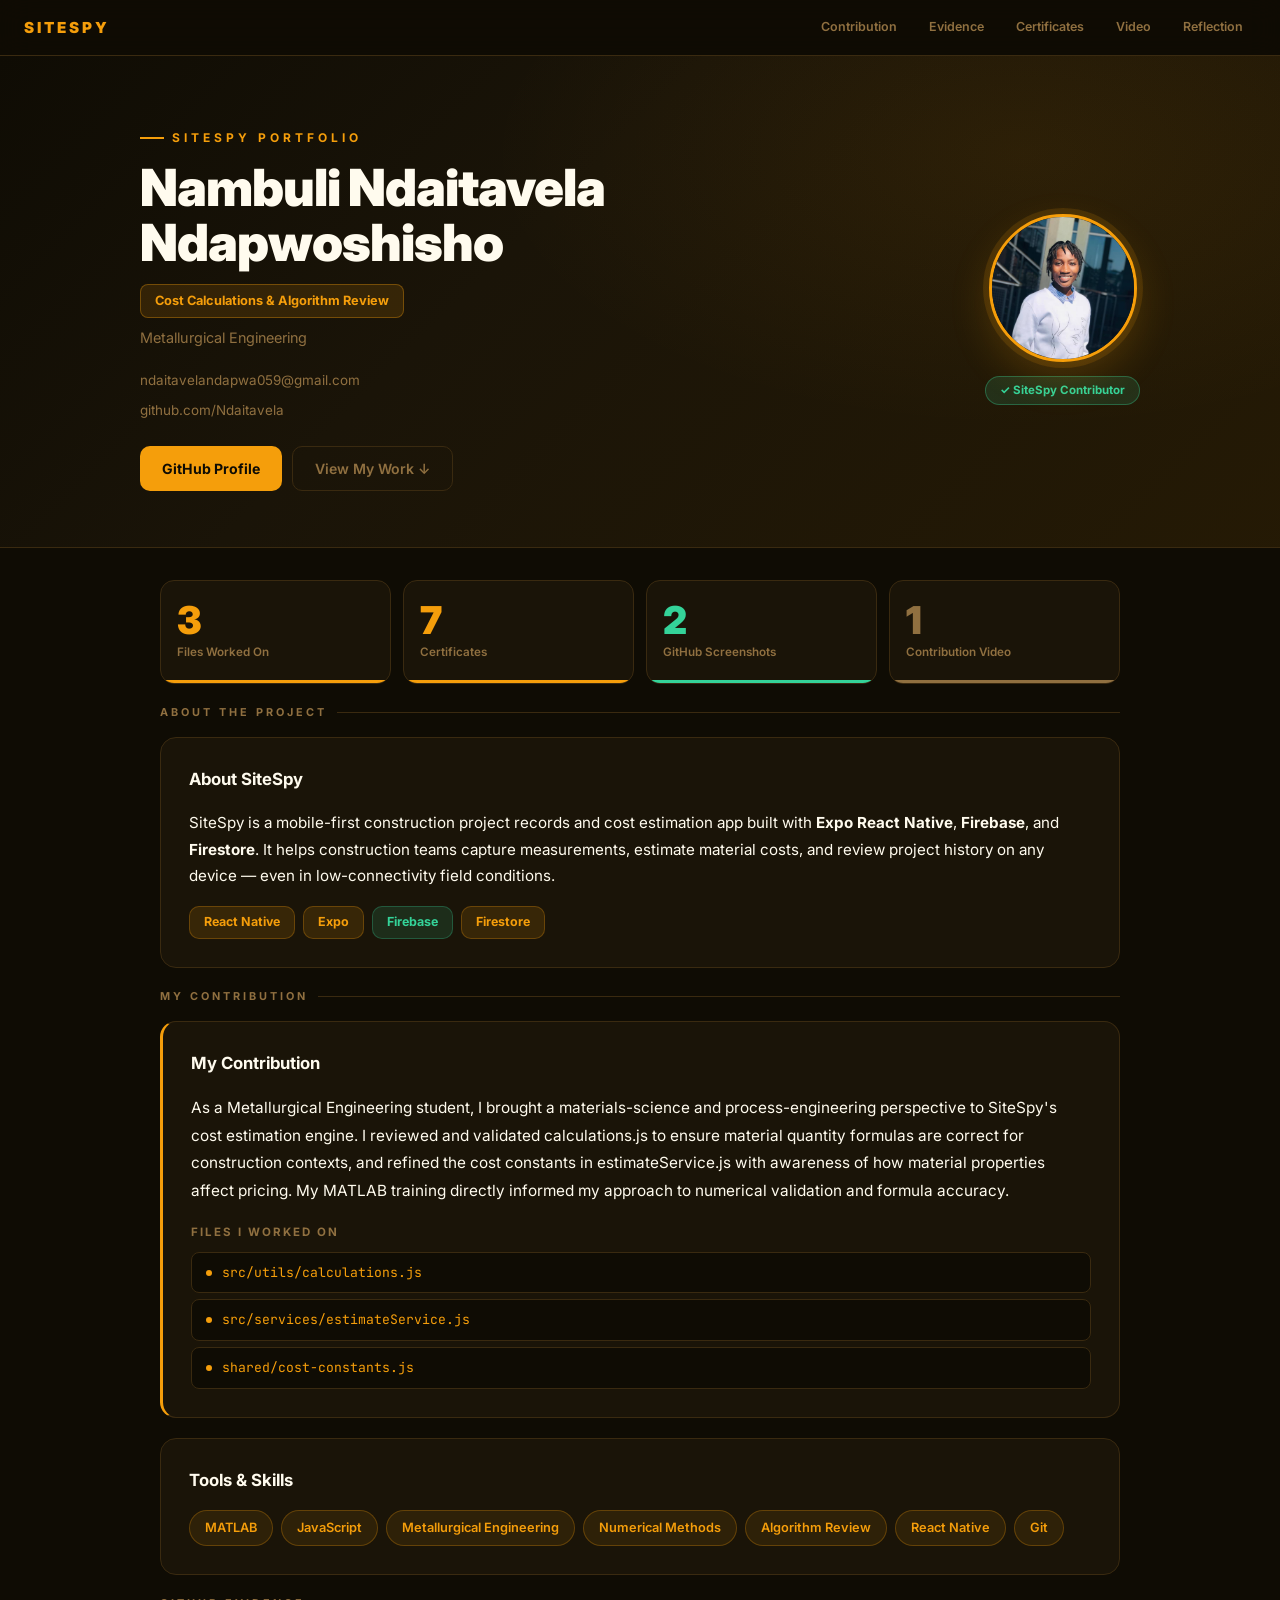
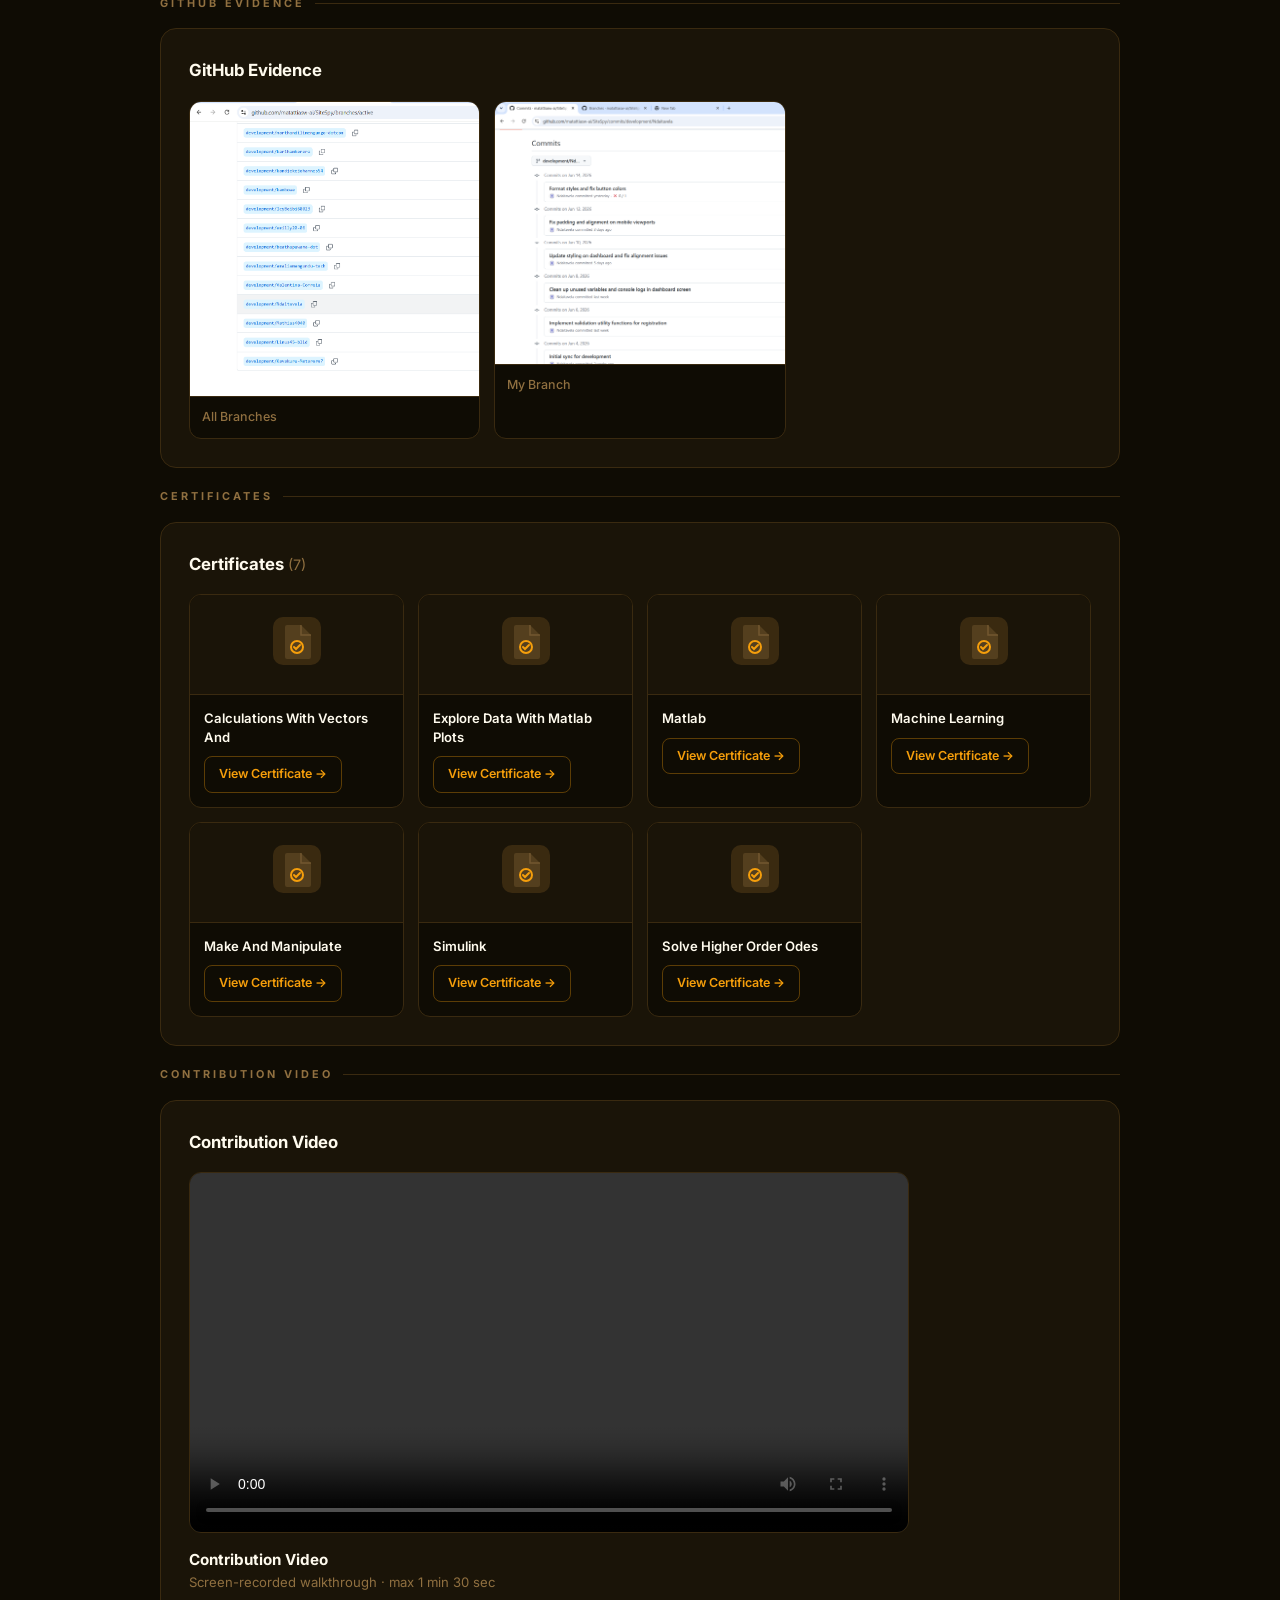
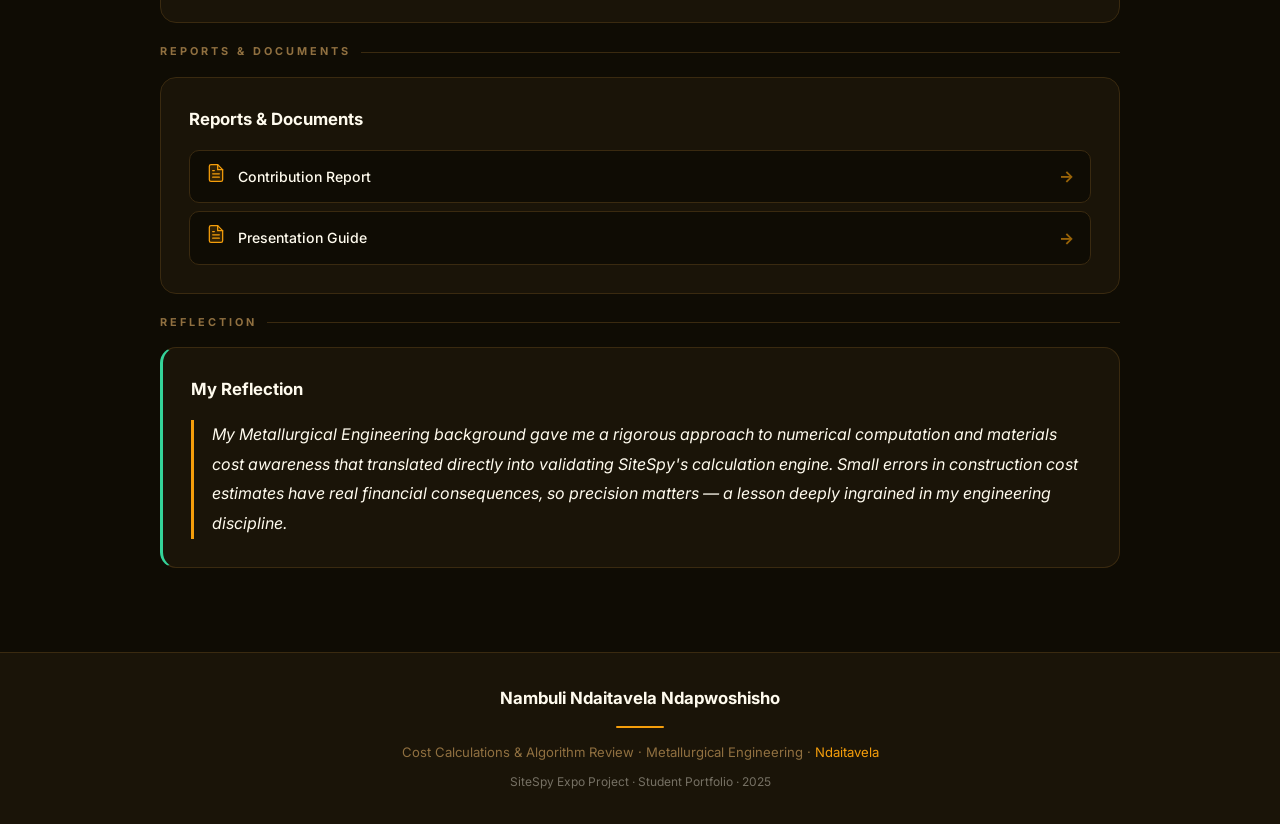
==== commit 26b5a113: "fix: asset discovery - add certs, videos, screenshots to site/" ====
--- a/site/index.html
+++ b/site/index.html
@@ -1,4 +1,4 @@
-<!-- DEPLOY_MARKER: nambulindaitavelaportfolio 20260616T081043Z db2283cc -->
+<!-- DEPLOY_MARKER: nambulindaitavelaportfolio 20260616T110616Z d8967de9 -->
 <!DOCTYPE html>
 <html lang="en">
 <head>
@@ -170,7 +170,7 @@
       <div class="wordmark">SiteSpy Portfolio</div>
       <h1>Nambuli Ndaitavela Ndapwoshisho</h1>
       <div class="role-badge">Cost Calculations &amp; Algorithm Review</div>
-      <p class="dept">Electronics &amp; Computer Engineering</p>
+      <p class="dept">Metallurgical Engineering</p>
       <div class="hero-meta">
         <div class="meta-row"><a href="mailto:ndaitavelandapwa059@gmail.com">ndaitavelandapwa059@gmail.com</a></div>
         <div class="meta-row"><a href="https://github.com/Ndaitavela" target="_blank">github.com/Ndaitavela</a></div>
@@ -194,8 +194,8 @@
 
   <div class="stats-row">
     <div class="stat-card s-accent reveal"><div class="stat-num">3</div><div class="stat-lbl">Files Worked On</div></div>
-    <div class="stat-card s-gold  reveal"><div class="stat-num">14</div><div class="stat-lbl">Certificates</div></div>
-    <div class="stat-card s-success reveal"><div class="stat-num">9</div><div class="stat-lbl">GitHub Screenshots</div></div>
+    <div class="stat-card s-gold  reveal"><div class="stat-num">7</div><div class="stat-lbl">Certificates</div></div>
+    <div class="stat-card s-success reveal"><div class="stat-num">2</div><div class="stat-lbl">GitHub Screenshots</div></div>
     <div class="stat-card s-muted reveal"><div class="stat-num">1</div><div class="stat-lbl">Contribution Video</div></div>
   </div>
 
@@ -214,14 +214,14 @@
   <div class="section-label" id="contribution">My Contribution</div>
   <div class="card card-accent reveal">
     <h2>My Contribution</h2>
-    <p class="contrib-text">My contribution to SiteSpy focuses on the mathematical accuracy and reliability of the cost estimation engine. I reviewed and validated calculations.js to ensure the formulas for material quantity estimation are correct, and worked on the cost constants used in estimateService.js. My MATLAB coursework directly informed how I approached numerical validation.</p>
+    <p class="contrib-text">As a Metallurgical Engineering student, I brought a materials-science and process-engineering perspective to SiteSpy's cost estimation engine. I reviewed and validated calculations.js to ensure material quantity formulas are correct for construction contexts, and refined the cost constants in estimateService.js with awareness of how material properties affect pricing. My MATLAB training directly informed my approach to numerical validation and formula accuracy.</p>
     <p class="files-label">Files I Worked On</p>
     <ul class="files-list"><li class="file-item" style="--i:0"><code>src/utils/calculations.js</code></li><li class="file-item" style="--i:1"><code>src/services/estimateService.js</code></li><li class="file-item" style="--i:2"><code>shared/cost-constants.js</code></li></ul>
   </div>
 
   <div class="card reveal">
     <h2>Tools &amp; Skills</h2>
-    <div class="chips"><span class="chip" style="--i:0">MATLAB</span><span class="chip" style="--i:1">JavaScript</span><span class="chip" style="--i:2">Numerical Methods</span><span class="chip" style="--i:3">Algorithm Review</span><span class="chip" style="--i:4">React Native</span><span class="chip" style="--i:5">Git</span></div>
+    <div class="chips"><span class="chip" style="--i:0">MATLAB</span><span class="chip" style="--i:1">JavaScript</span><span class="chip" style="--i:2">Metallurgical Engineering</span><span class="chip" style="--i:3">Numerical Methods</span><span class="chip" style="--i:4">Algorithm Review</span><span class="chip" style="--i:5">React Native</span><span class="chip" style="--i:6">Git</span></div>
   </div>
 
   <div class="section-label" id="evidence">GitHub Evidence</div>
@@ -237,47 +237,12 @@
                 <img src="assets/github/my_branch.png" alt="My Branch" loading="lazy" />
               </div>
               <p class="img-label">My Branch</p>
-            </div><div class="gh-card reveal" style="--i:2">
-              <div class="gh-img-wrap">
-                <img src="assets/github/code-contribution-asset.png" alt="Code  Contribution  Asset" loading="lazy" />
-              </div>
-              <p class="img-label">Code  Contribution  Asset</p>
-            </div><div class="gh-card reveal" style="--i:3">
-              <div class="gh-img-wrap">
-                <img src="assets/github/commit-history-asset.png" alt="Commit  History  Asset" loading="lazy" />
-              </div>
-              <p class="img-label">Commit  History  Asset</p>
-            </div><div class="gh-card reveal" style="--i:4">
-              <div class="gh-img-wrap">
-                <img src="assets/github/development-branch-asset.png" alt="Development  Branch  Asset" loading="lazy" />
-              </div>
-              <p class="img-label">Development  Branch  Asset</p>
-            </div><div class="gh-card reveal" style="--i:5">
-              <div class="gh-img-wrap">
-                <img src="assets/github/documentation-evidence-asset.png" alt="Documentation  Evidence  Asset" loading="lazy" />
-              </div>
-              <p class="img-label">Documentation  Evidence  Asset</p>
-            </div><div class="gh-card reveal" style="--i:6">
-              <div class="gh-img-wrap">
-                <img src="assets/github/interface-evidence-asset.png" alt="Interface  Evidence  Asset" loading="lazy" />
-              </div>
-              <p class="img-label">Interface  Evidence  Asset</p>
-            </div><div class="gh-card reveal" style="--i:7">
-              <div class="gh-img-wrap">
-                <img src="assets/github/pull-request-evidence-asset.png" alt="Pull  Request  Evidence  Asset" loading="lazy" />
-              </div>
-              <p class="img-label">Pull  Request  Evidence  Asset</p>
-            </div><div class="gh-card reveal" style="--i:8">
-              <div class="gh-img-wrap">
-                <img src="assets/github/social-preview.png" alt="Social  Preview" loading="lazy" />
-              </div>
-              <p class="img-label">Social  Preview</p>
             </div></div>
   </div>
 
   <div class="section-label" id="certificates">Certificates</div>
   <div class="card reveal">
-    <h2>Certificates <span class="cert-count">(14)</span></h2>
+    <h2>Certificates <span class="cert-count">(7)</span></h2>
     <div class="cert-grid"><div class="cert-card reveal" style="--i:0">
               <div class="cert-thumb">
                 <div class="cert-icon-wrap">
@@ -323,10 +288,26 @@
                 </div>
               </div>
               <div class="cert-body">
+                <p class="cert-name">Matlab</p>
+                <a href="assets/certs/MATLAB_Onramp.pdf" target="_blank" class="btn-outline">View Certificate &rarr;</a>
+              </div>
+            </div><div class="cert-card reveal" style="--i:3">
+              <div class="cert-thumb">
+                <div class="cert-icon-wrap">
+                  <svg viewBox="0 0 48 48" fill="none" width="48" height="48">
+                    <rect width="48" height="48" rx="10" fill="#3A2A10"/>
+                    <path d="M14 8h14l10 10v22a2 2 0 0 1-2 2H14a2 2 0 0 1-2-2V10a2 2 0 0 1 2-2z" fill="#907040" opacity=".3"/>
+                    <path d="M28 8v10h10" fill="none" stroke="#907040" stroke-width="1.5" opacity=".5"/>
+                    <circle cx="24" cy="30" r="6" fill="none" stroke="#F59E0B" stroke-width="2"/>
+                    <path d="M21 30l2 2 4-4" stroke="#F59E0B" stroke-width="2" stroke-linecap="round"/>
+                  </svg>
+                </div>
+              </div>
+              <div class="cert-body">
                 <p class="cert-name">Machine Learning</p>
                 <a href="assets/certs/Machine_Learning_Onramp.pdf" target="_blank" class="btn-outline">View Certificate &rarr;</a>
               </div>
-            </div><div class="cert-card reveal" style="--i:3">
+            </div><div class="cert-card reveal" style="--i:4">
               <div class="cert-thumb">
                 <div class="cert-icon-wrap">
                   <svg viewBox="0 0 48 48" fill="none" width="48" height="48">
@@ -342,87 +323,7 @@
                 <p class="cert-name">Make And Manipulate</p>
                 <a href="assets/certs/Make_and_Manipulate_Matrices.pdf" target="_blank" class="btn-outline">View Certificate &rarr;</a>
               </div>
-            </div><div class="cert-card reveal" style="--i:4">
-              <div class="cert-thumb">
-                <div class="cert-icon-wrap">
-                  <svg viewBox="0 0 48 48" fill="none" width="48" height="48">
-                    <rect width="48" height="48" rx="10" fill="#3A2A10"/>
-                    <path d="M14 8h14l10 10v22a2 2 0 0 1-2 2H14a2 2 0 0 1-2-2V10a2 2 0 0 1 2-2z" fill="#907040" opacity=".3"/>
-                    <path d="M28 8v10h10" fill="none" stroke="#907040" stroke-width="1.5" opacity=".5"/>
-                    <circle cx="24" cy="30" r="6" fill="none" stroke="#F59E0B" stroke-width="2"/>
-                    <path d="M21 30l2 2 4-4" stroke="#F59E0B" stroke-width="2" stroke-linecap="round"/>
-                  </svg>
-                </div>
-              </div>
-              <div class="cert-body">
-                <p class="cert-name">Calculations With Vectors And Matrices</p>
-                <a href="assets/certs/Calculations_with_Vectors_and_Matrices_matlab.pdf" target="_blank" class="btn-outline">View Certificate &rarr;</a>
-              </div>
             </div><div class="cert-card reveal" style="--i:5">
-              <div class="cert-thumb">
-                <div class="cert-icon-wrap">
-                  <svg viewBox="0 0 48 48" fill="none" width="48" height="48">
-                    <rect width="48" height="48" rx="10" fill="#3A2A10"/>
-                    <path d="M14 8h14l10 10v22a2 2 0 0 1-2 2H14a2 2 0 0 1-2-2V10a2 2 0 0 1 2-2z" fill="#907040" opacity=".3"/>
-                    <path d="M28 8v10h10" fill="none" stroke="#907040" stroke-width="1.5" opacity=".5"/>
-                    <circle cx="24" cy="30" r="6" fill="none" stroke="#F59E0B" stroke-width="2"/>
-                    <path d="M21 30l2 2 4-4" stroke="#F59E0B" stroke-width="2" stroke-linecap="round"/>
-                  </svg>
-                </div>
-              </div>
-              <div class="cert-body">
-                <p class="cert-name">Explore Data With Matlab Plots</p>
-                <a href="assets/certs/Explore_Data_with_MATLAB_Plots_matlab.pdf" target="_blank" class="btn-outline">View Certificate &rarr;</a>
-              </div>
-            </div><div class="cert-card reveal" style="--i:6">
-              <div class="cert-thumb">
-                <div class="cert-icon-wrap">
-                  <svg viewBox="0 0 48 48" fill="none" width="48" height="48">
-                    <rect width="48" height="48" rx="10" fill="#3A2A10"/>
-                    <path d="M14 8h14l10 10v22a2 2 0 0 1-2 2H14a2 2 0 0 1-2-2V10a2 2 0 0 1 2-2z" fill="#907040" opacity=".3"/>
-                    <path d="M28 8v10h10" fill="none" stroke="#907040" stroke-width="1.5" opacity=".5"/>
-                    <circle cx="24" cy="30" r="6" fill="none" stroke="#F59E0B" stroke-width="2"/>
-                    <path d="M21 30l2 2 4-4" stroke="#F59E0B" stroke-width="2" stroke-linecap="round"/>
-                  </svg>
-                </div>
-              </div>
-              <div class="cert-body">
-                <p class="cert-name">Machine Learning Onramp</p>
-                <a href="assets/certs/Machine_Learning_Onramp_matlab.pdf" target="_blank" class="btn-outline">View Certificate &rarr;</a>
-              </div>
-            </div><div class="cert-card reveal" style="--i:7">
-              <div class="cert-thumb">
-                <div class="cert-icon-wrap">
-                  <svg viewBox="0 0 48 48" fill="none" width="48" height="48">
-                    <rect width="48" height="48" rx="10" fill="#3A2A10"/>
-                    <path d="M14 8h14l10 10v22a2 2 0 0 1-2 2H14a2 2 0 0 1-2-2V10a2 2 0 0 1 2-2z" fill="#907040" opacity=".3"/>
-                    <path d="M28 8v10h10" fill="none" stroke="#907040" stroke-width="1.5" opacity=".5"/>
-                    <circle cx="24" cy="30" r="6" fill="none" stroke="#F59E0B" stroke-width="2"/>
-                    <path d="M21 30l2 2 4-4" stroke="#F59E0B" stroke-width="2" stroke-linecap="round"/>
-                  </svg>
-                </div>
-              </div>
-              <div class="cert-body">
-                <p class="cert-name">Make And Manipulate Matrices</p>
-                <a href="assets/certs/Make_and_Manipulate_Matrices_matlab.pdf" target="_blank" class="btn-outline">View Certificate &rarr;</a>
-              </div>
-            </div><div class="cert-card reveal" style="--i:8">
-              <div class="cert-thumb">
-                <div class="cert-icon-wrap">
-                  <svg viewBox="0 0 48 48" fill="none" width="48" height="48">
-                    <rect width="48" height="48" rx="10" fill="#3A2A10"/>
-                    <path d="M14 8h14l10 10v22a2 2 0 0 1-2 2H14a2 2 0 0 1-2-2V10a2 2 0 0 1 2-2z" fill="#907040" opacity=".3"/>
-                    <path d="M28 8v10h10" fill="none" stroke="#907040" stroke-width="1.5" opacity=".5"/>
-                    <circle cx="24" cy="30" r="6" fill="none" stroke="#F59E0B" stroke-width="2"/>
-                    <path d="M21 30l2 2 4-4" stroke="#F59E0B" stroke-width="2" stroke-linecap="round"/>
-                  </svg>
-                </div>
-              </div>
-              <div class="cert-body">
-                <p class="cert-name">Matlab</p>
-                <a href="assets/certs/MATLAB_Onramp.pdf" target="_blank" class="btn-outline">View Certificate &rarr;</a>
-              </div>
-            </div><div class="cert-card reveal" style="--i:9">
               <div class="cert-thumb">
                 <div class="cert-icon-wrap">
                   <svg viewBox="0 0 48 48" fill="none" width="48" height="48">
@@ -438,7 +339,7 @@
                 <p class="cert-name">Simulink</p>
                 <a href="assets/certs/Simulink_Onramp.pdf" target="_blank" class="btn-outline">View Certificate &rarr;</a>
               </div>
-            </div><div class="cert-card reveal" style="--i:10">
+            </div><div class="cert-card reveal" style="--i:6">
               <div class="cert-thumb">
                 <div class="cert-icon-wrap">
                   <svg viewBox="0 0 48 48" fill="none" width="48" height="48">
@@ -453,54 +354,6 @@
               <div class="cert-body">
                 <p class="cert-name">Solve Higher Order Odes</p>
                 <a href="assets/certs/Solve_Higher-Order_ODEs.pdf" target="_blank" class="btn-outline">View Certificate &rarr;</a>
-              </div>
-            </div><div class="cert-card reveal" style="--i:11">
-              <div class="cert-thumb">
-                <div class="cert-icon-wrap">
-                  <svg viewBox="0 0 48 48" fill="none" width="48" height="48">
-                    <rect width="48" height="48" rx="10" fill="#3A2A10"/>
-                    <path d="M14 8h14l10 10v22a2 2 0 0 1-2 2H14a2 2 0 0 1-2-2V10a2 2 0 0 1 2-2z" fill="#907040" opacity=".3"/>
-                    <path d="M28 8v10h10" fill="none" stroke="#907040" stroke-width="1.5" opacity=".5"/>
-                    <circle cx="24" cy="30" r="6" fill="none" stroke="#F59E0B" stroke-width="2"/>
-                    <path d="M21 30l2 2 4-4" stroke="#F59E0B" stroke-width="2" stroke-linecap="round"/>
-                  </svg>
-                </div>
-              </div>
-              <div class="cert-body">
-                <p class="cert-name">Matlab Onramp</p>
-                <a href="assets/certs/MATLAB_Onramp_certificates.pdf" target="_blank" class="btn-outline">View Certificate &rarr;</a>
-              </div>
-            </div><div class="cert-card reveal" style="--i:12">
-              <div class="cert-thumb">
-                <div class="cert-icon-wrap">
-                  <svg viewBox="0 0 48 48" fill="none" width="48" height="48">
-                    <rect width="48" height="48" rx="10" fill="#3A2A10"/>
-                    <path d="M14 8h14l10 10v22a2 2 0 0 1-2 2H14a2 2 0 0 1-2-2V10a2 2 0 0 1 2-2z" fill="#907040" opacity=".3"/>
-                    <path d="M28 8v10h10" fill="none" stroke="#907040" stroke-width="1.5" opacity=".5"/>
-                    <circle cx="24" cy="30" r="6" fill="none" stroke="#F59E0B" stroke-width="2"/>
-                    <path d="M21 30l2 2 4-4" stroke="#F59E0B" stroke-width="2" stroke-linecap="round"/>
-                  </svg>
-                </div>
-              </div>
-              <div class="cert-body">
-                <p class="cert-name">Simulink Onramp</p>
-                <a href="assets/certs/Simulink_Onramp_certificates.pdf" target="_blank" class="btn-outline">View Certificate &rarr;</a>
-              </div>
-            </div><div class="cert-card reveal" style="--i:13">
-              <div class="cert-thumb">
-                <div class="cert-icon-wrap">
-                  <svg viewBox="0 0 48 48" fill="none" width="48" height="48">
-                    <rect width="48" height="48" rx="10" fill="#3A2A10"/>
-                    <path d="M14 8h14l10 10v22a2 2 0 0 1-2 2H14a2 2 0 0 1-2-2V10a2 2 0 0 1 2-2z" fill="#907040" opacity=".3"/>
-                    <path d="M28 8v10h10" fill="none" stroke="#907040" stroke-width="1.5" opacity=".5"/>
-                    <circle cx="24" cy="30" r="6" fill="none" stroke="#F59E0B" stroke-width="2"/>
-                    <path d="M21 30l2 2 4-4" stroke="#F59E0B" stroke-width="2" stroke-linecap="round"/>
-                  </svg>
-                </div>
-              </div>
-              <div class="cert-body">
-                <p class="cert-name">Solve Higher Order Odes</p>
-                <a href="assets/certs/Solve_Higher-Order_ODEs_certificates.pdf" target="_blank" class="btn-outline">View Certificate &rarr;</a>
               </div>
             </div></div>
   </div>
@@ -552,7 +405,7 @@
   <div class="section-label" id="reflection">Reflection</div>
   <div class="card card-success reveal">
     <h2>My Reflection</h2>
-    <p class="reflection-text">My MATLAB training gave me a rigorous approach to numerical computation that was directly useful in validating SiteSpy's calculation engine. Small errors in construction cost estimates have real financial consequences, so precision matters.</p>
+    <p class="reflection-text">My Metallurgical Engineering background gave me a rigorous approach to numerical computation and materials cost awareness that translated directly into validating SiteSpy's calculation engine. Small errors in construction cost estimates have real financial consequences, so precision matters — a lesson deeply ingrained in my engineering discipline.</p>
   </div>
 
 </main>
@@ -560,7 +413,7 @@
 <footer>
   <div class="footer-name">Nambuli Ndaitavela Ndapwoshisho</div>
   <div class="footer-divider"></div>
-  <p class="footer-sub">Cost Calculations &amp; Algorithm Review &middot; Electronics &amp; Computer Engineering &middot;
+  <p class="footer-sub">Cost Calculations &amp; Algorithm Review &middot; Metallurgical Engineering &middot;
      <a href="https://github.com/Ndaitavela" target="_blank">Ndaitavela</a></p>
   <p style="margin-top:8px;opacity:0.4;font-size:0.75rem;">SiteSpy Expo Project &middot; Student Portfolio &middot; 2025</p>
 </footer>
